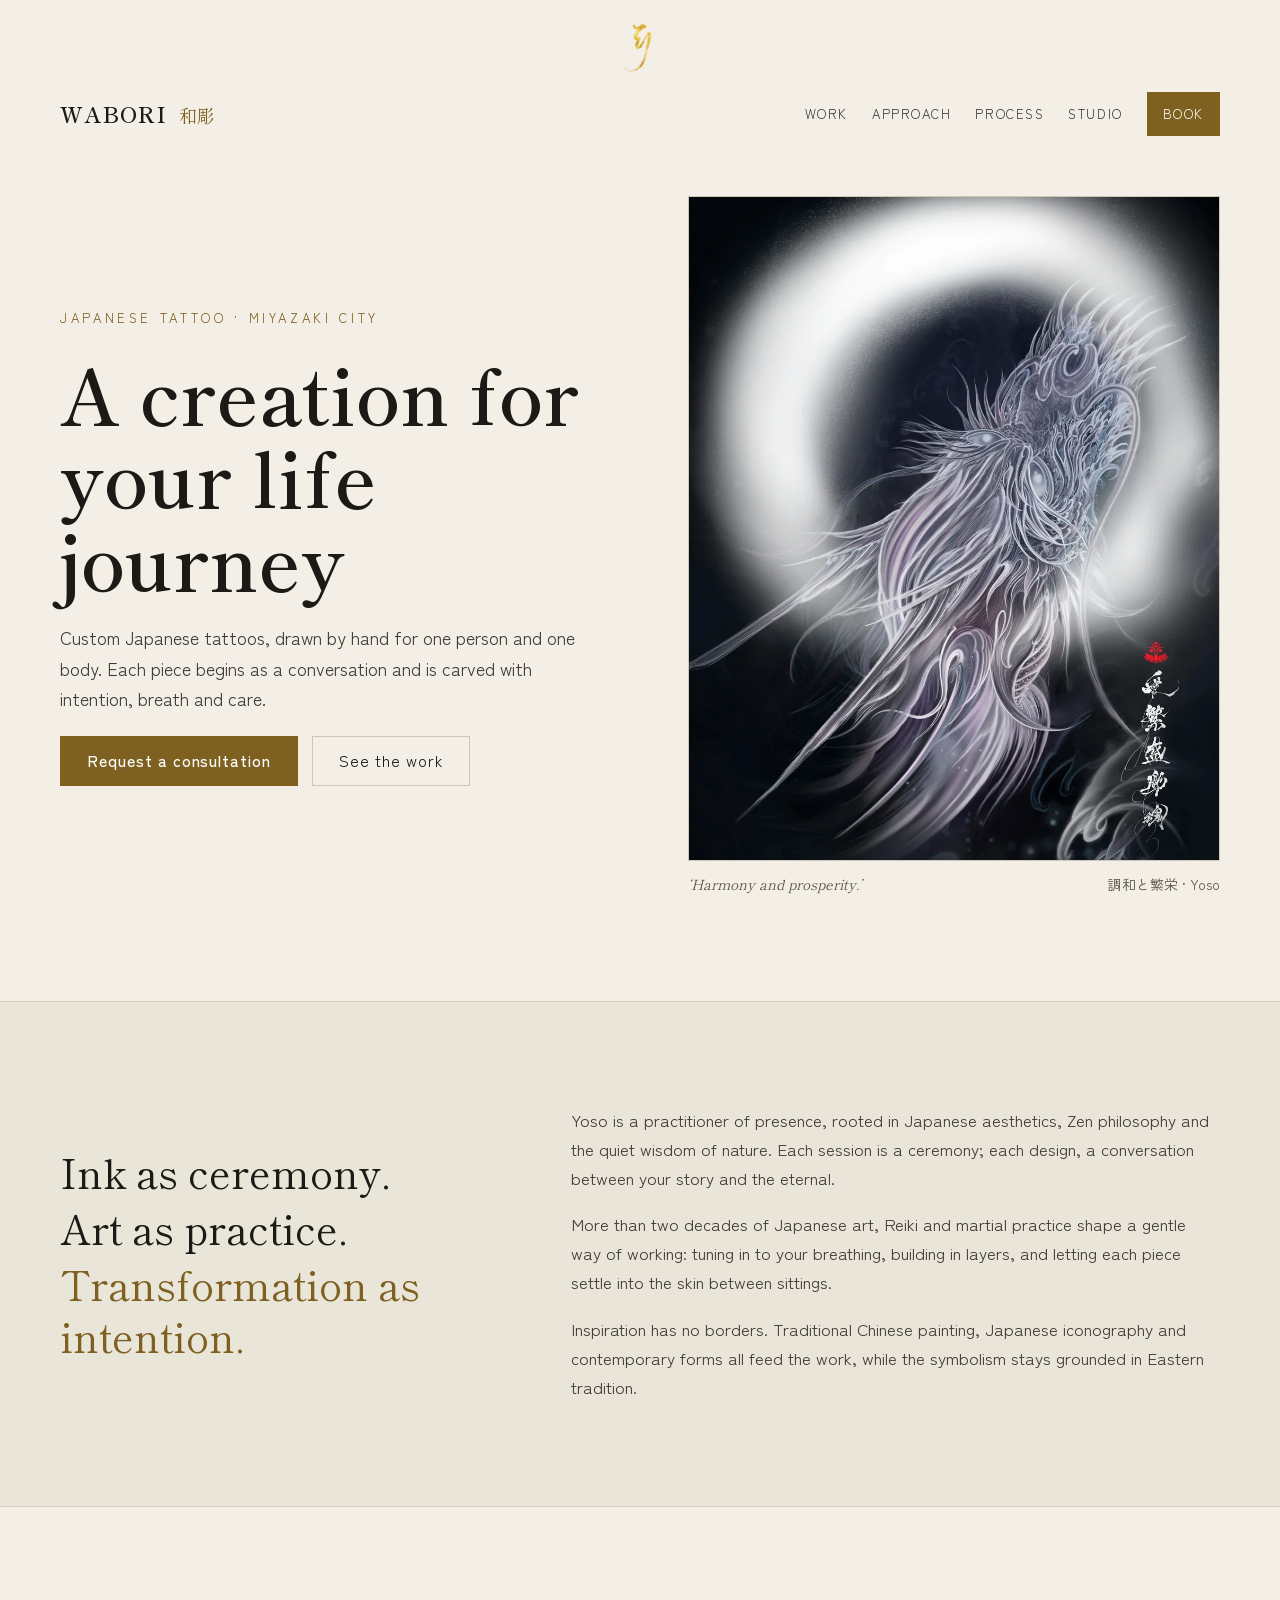
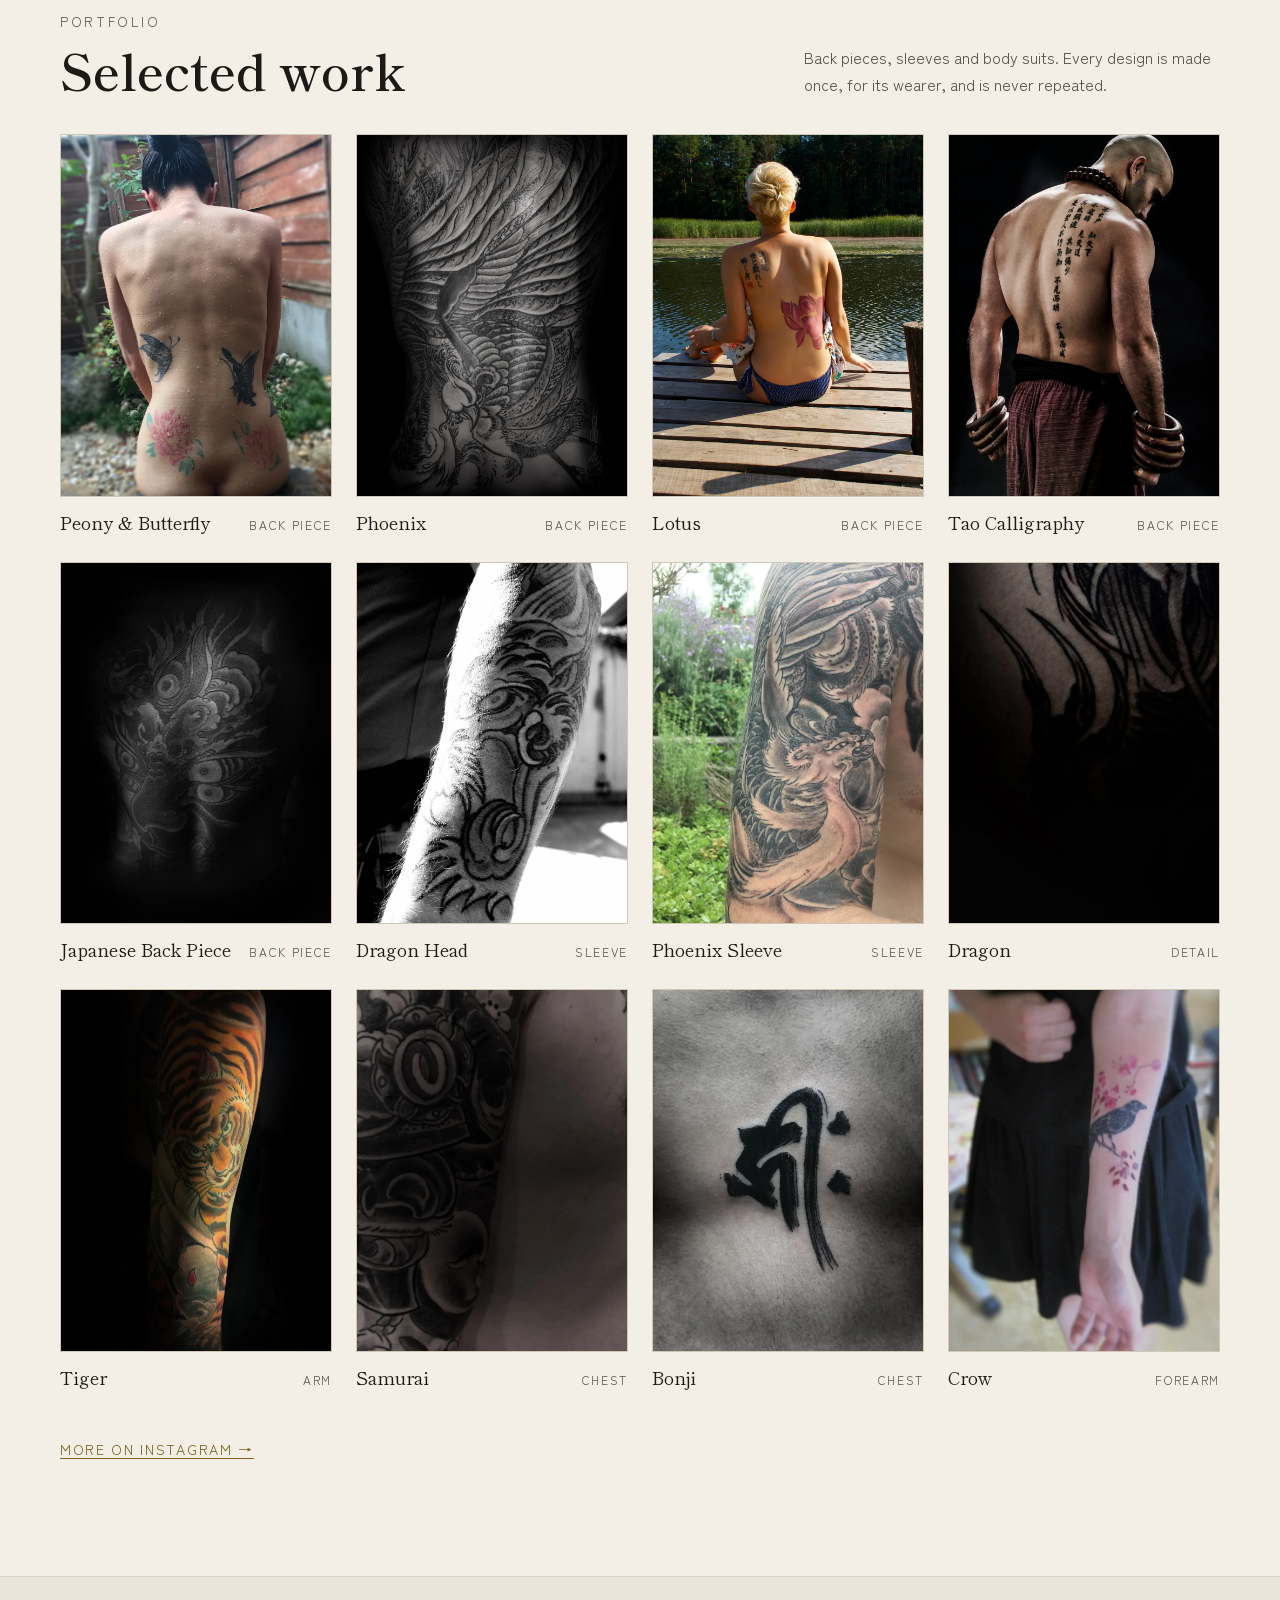
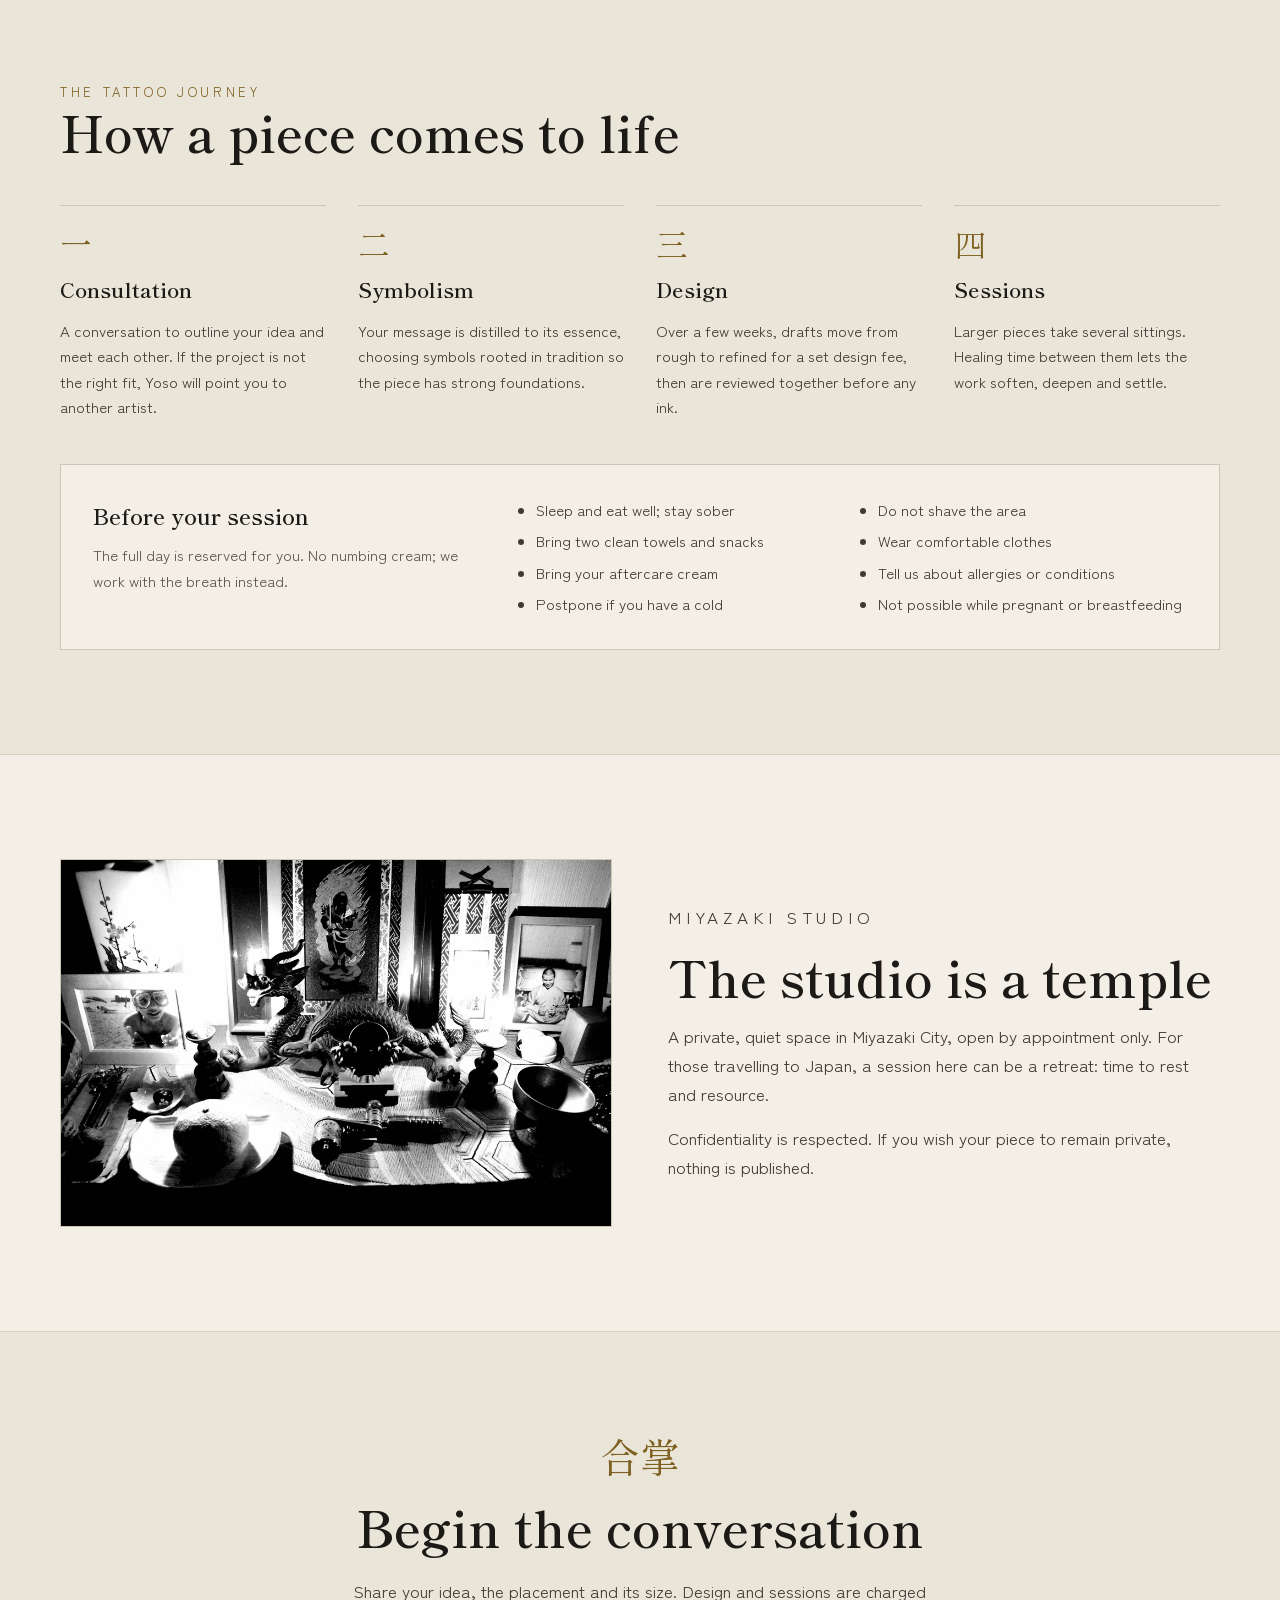
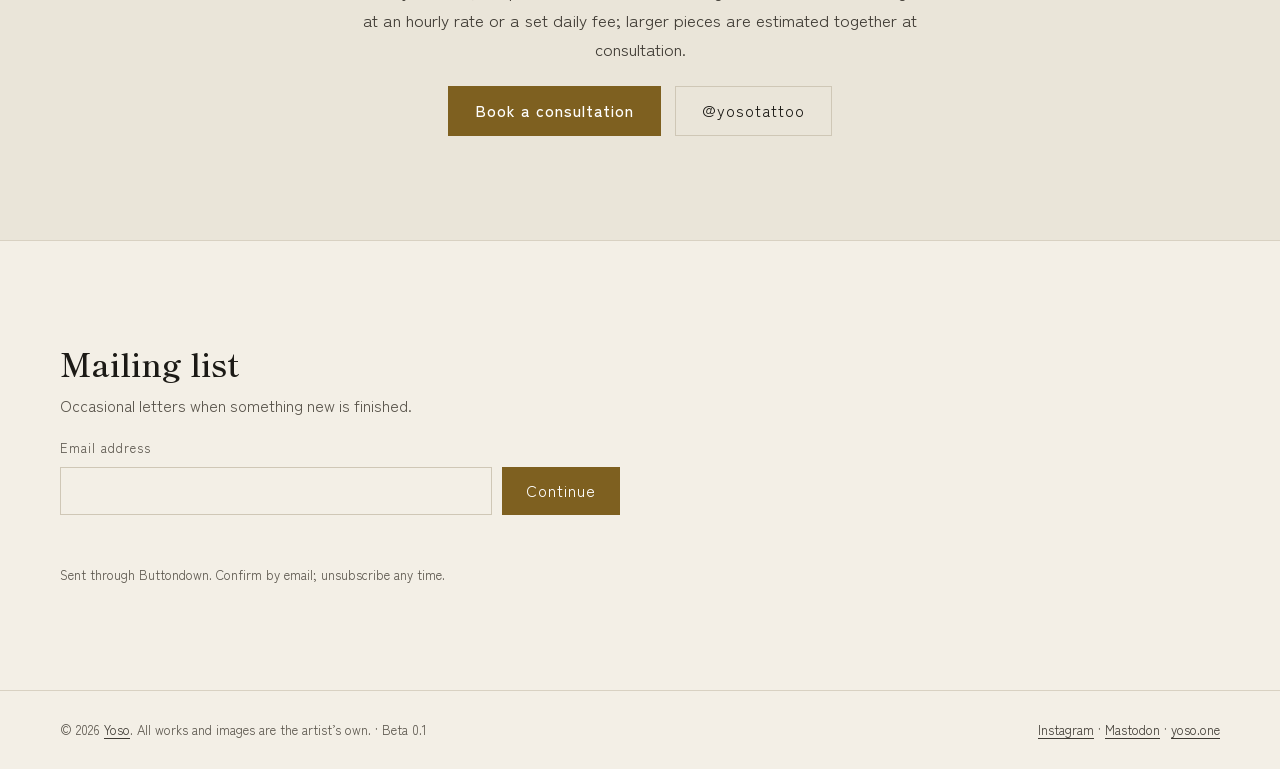
==== index.html @ 1f77c288 "Beta 0.1: First version of wabori.yoso.one Co-Authored-By: Claude Opus 5.5 <noreply@anthropic.com> C" ====
<!doctype html>
<html lang="en">
<head>
<meta charset="utf-8">
<meta name="viewport" content="width=device-width, initial-scale=1, viewport-fit=cover">
<title>Wabori · Yoso Tattoo, Miyazaki</title>
<meta name="description" content="Custom Japanese tattoos by Yoso in Miyazaki City, Japan. Back pieces, sleeves and body suits, drawn by hand for one person and one body.">
<meta property="og:title" content="Wabori · Yoso Tattoo, Miyazaki">
<meta property="og:description" content="Custom Japanese tattoos by Yoso in Miyazaki City, Japan.">
<meta property="og:url" content="https://wabori.yoso.one">
<meta property="og:image" content="https://wabori.yoso.one/images/hero-lunar-water-dragon.webp">
<link rel="icon" href="images/yoso-mark.png">
<link rel="preconnect" href="https://fonts.googleapis.com">
<link rel="preconnect" href="https://fonts.gstatic.com" crossorigin>
<link rel="stylesheet" href="https://fonts.googleapis.com/css2?family=Shippori+Mincho:wght@400;600;700&family=Zen+Kaku+Gothic+New:wght@400;500&display=swap">
<style>
/* Sumi ground and gold leaf, from the kanji mark. Dark is the default; light follows the system setting. */
:root {
  --ground: #0E0D0B; --ground-2: #12110E; --ink: #E9E4D8; --ink-soft: #CFC9BC; --muted: #A39E93;
  --line: #24211C; --frame: #2E2A23; --tile: #1B1915; --gold: #D4B26A; --gold-hi: #EBD39A; --on-gold: #0E0D0B;
  --f-display: "Shippori Mincho", "Hiragino Mincho ProN", "Yu Mincho", serif;
  --f-body: "Zen Kaku Gothic New", "Hiragino Sans", "Yu Gothic", system-ui, sans-serif;
  color-scheme: dark;
}
@media (prefers-color-scheme: light) {
  :root:not([data-theme="dark"]) {
    --ground: #F3EFE6; --ground-2: #EAE5D9; --ink: #1C1A16; --ink-soft: #3F3B34; --muted: #5A554C;
    --line: #D8D1C2; --frame: #CFC7B6; --tile: #E2DCCF; --gold: #7E6020; --gold-hi: #5E4714; --on-gold: #FFFFFF;
    color-scheme: light;
  }
}
:root[data-theme="light"] {
  --ground: #F3EFE6; --ground-2: #EAE5D9; --ink: #1C1A16; --ink-soft: #3F3B34; --muted: #5A554C;
  --line: #D8D1C2; --frame: #CFC7B6; --tile: #E2DCCF; --gold: #7E6020; --gold-hi: #5E4714; --on-gold: #FFFFFF;
  color-scheme: light;
}

html, body { margin: 0; }
body {
  background: var(--ground); color: var(--ink);
  font-family: var(--f-body); font-size: 16px; line-height: 1.7;
  -webkit-font-smoothing: antialiased;
}
img { max-width: 100%; }
a { color: var(--gold); text-underline-offset: 3px; }
a:hover { color: var(--gold-hi); }
:focus-visible { outline: 2px solid var(--gold); outline-offset: 3px; }

/* Family mark: centred at the top of every Yoso site, linking to the hub */
.family-mark { display: block; width: 48px; margin: 24px auto 0; line-height: 0; }
.family-mark img { display: block; width: 48px; height: 48px; }
.family-mark:focus-visible { outline: 2px solid var(--gold); outline-offset: 4px; }

.wrap { max-width: 1200px; margin: 0 auto; padding-inline: max(20px, env(safe-area-inset-left, 0px)); box-sizing: border-box; }
.band { background: var(--ground-2); border-block: 1px solid var(--line); }
section { padding-block: clamp(64px, 9vw, 104px); }

/* Header */
.site-head { display: flex; flex-wrap: wrap; align-items: center; justify-content: space-between; gap: 12px 24px; padding-block: 20px; }
.site-name { display: flex; align-items: baseline; gap: 12px; color: var(--ink); text-decoration: none; }
.site-name b { font-family: var(--f-display); font-weight: 600; font-size: 22px; letter-spacing: 0.06em; }
.site-name span { font-family: var(--f-display); font-size: 18px; color: var(--gold); }
.site-head nav { display: flex; flex-wrap: wrap; gap: 4px 24px; font-size: 13px; letter-spacing: 0.12em; text-transform: uppercase; }
.site-head nav a { color: var(--ink-soft); text-decoration: none; display: inline-flex; align-items: center; min-height: 44px; }
.site-head nav a:hover { color: var(--gold); }
.site-head nav a.book { color: var(--on-gold); background: var(--gold); padding: 0 16px; }
.site-head nav a.book:hover { background: var(--gold-hi); color: var(--on-gold); }

.eyebrow { margin: 0; font-size: 13px; letter-spacing: 0.28em; text-transform: uppercase; color: var(--gold); }
h1, h2, h3 { font-family: var(--f-display); font-weight: 600; margin: 0; }
h1 { font-size: clamp(42px, 6vw, 82px); line-height: 1.08; }
h2 { font-size: clamp(30px, 4vw, 50px); line-height: 1.15; }
.lede { margin: 0; max-width: 34rem; font-size: 18px; color: var(--ink-soft); }

.btns { display: flex; flex-wrap: wrap; gap: 14px; }
.btn { display: inline-flex; align-items: center; min-height: 48px; padding: 0 26px; text-decoration: none; letter-spacing: 0.06em; border: 1px solid var(--frame); color: var(--ink); }
.btn:hover { border-color: var(--gold); color: var(--ink); }
.btn.primary { background: var(--gold); border-color: var(--gold); color: var(--on-gold); font-weight: 500; }
.btn.primary:hover { background: var(--gold-hi); border-color: var(--gold-hi); color: var(--on-gold); }

.photo { display: block; width: 100%; height: auto; object-fit: cover; background: var(--tile); border: 1px solid var(--frame); box-sizing: border-box; }

/* Hero */
.hero { display: flex; flex-wrap: wrap; align-items: center; gap: 56px; padding-top: 40px; }
.hero > div { flex: 1 1 400px; min-width: 0; display: grid; gap: 22px; align-content: start; }
.hero figure { flex: 1 1 360px; min-width: 0; margin: 0; display: grid; gap: 12px; }
.hero .photo { aspect-ratio: 4 / 5; }
.hero figcaption { display: flex; flex-wrap: wrap; justify-content: space-between; gap: 8px; font-size: 14px; color: var(--muted); }
.hero figcaption q { font-family: var(--f-display); font-style: italic; quotes: "\2018" "\2019"; }

/* Approach */
.split { display: flex; flex-wrap: wrap; gap: 48px; }
.split > * { min-width: 0; }
.mantra { flex: 1 1 300px; display: grid; gap: 4px; font-family: var(--f-display); font-size: clamp(26px, 3.2vw, 40px); line-height: 1.3; }
.mantra span:last-child { color: var(--gold); }
.prose { flex: 1.4 1 420px; display: grid; gap: 18px; font-size: 17px; color: var(--ink-soft); }
.prose p { margin: 0; }

/* Work */
.work-head { display: flex; flex-wrap: wrap; justify-content: space-between; align-items: flex-end; gap: 20px; padding-bottom: 36px; }
.work-head > div { display: grid; gap: 8px; }
.work-head p { margin: 0; max-width: 26rem; color: var(--muted); }
.grid { list-style: none; margin: 0; padding: 0; display: grid; grid-template-columns: repeat(auto-fill, minmax(min(100%, 250px), 1fr)); gap: 24px; }
.grid figure { margin: 0; display: grid; gap: 10px; }
.grid .photo { aspect-ratio: 3 / 4; }
.grid figcaption { display: flex; flex-wrap: wrap; justify-content: space-between; align-items: baseline; gap: 2px 12px; }
.grid .t { font-family: var(--f-display); font-size: 18px; }
.grid .p { font-size: 12px; letter-spacing: 0.14em; text-transform: uppercase; color: var(--muted); white-space: nowrap; }
@media (max-width: 560px) { .grid { grid-template-columns: repeat(2, minmax(0, 1fr)); gap: 20px 12px; } .grid .t { font-size: 16px; } }
.more { margin: 36px 0 0; }
.more a { display: inline-flex; align-items: center; min-height: 44px; font-size: 14px; letter-spacing: 0.12em; text-transform: uppercase; }

/* Process */
.process { display: grid; gap: 44px; }
.steps { list-style: none; margin: 0; padding: 0; display: grid; grid-template-columns: repeat(auto-fit, minmax(min(100%, 230px), 1fr)); gap: 32px; }
.steps li { display: grid; gap: 10px; align-content: start; border-top: 1px solid var(--frame); padding-top: 18px; }
.steps .n { font-family: var(--f-display); font-size: 32px; color: var(--gold); line-height: 1.2; }
.steps h3 { font-size: 21px; }
.steps p { margin: 0; font-size: 15px; color: var(--ink-soft); }
.prep { display: flex; flex-wrap: wrap; gap: 32px 40px; border: 1px solid var(--frame); padding: clamp(20px, 4vw, 32px); background: var(--ground); }
.prep > div { flex: 1 1 260px; min-width: 0; display: grid; gap: 8px; align-content: start; }
.prep h3 { font-size: 22px; }
.prep p { margin: 0; color: var(--muted); font-size: 15px; }
.prep ul { flex: 2 1 400px; min-width: 0; margin: 0; padding-left: 18px; display: grid; grid-template-columns: repeat(auto-fit, minmax(min(100%, 210px), 1fr)); gap: 6px 32px; font-size: 15px; color: var(--ink-soft); }

/* Studio */
.studio { display: flex; flex-wrap: wrap; align-items: center; gap: 56px; }
.studio .photo { flex: 1 1 360px; min-width: 0; width: auto; aspect-ratio: 3 / 2; }
.studio > div { flex: 1 1 360px; min-width: 0; display: grid; gap: 16px; }
.studio p { margin: 0; font-size: 17px; color: var(--ink-soft); }

/* Booking */
.booking { max-width: 860px; margin: 0 auto; display: grid; justify-items: center; gap: 22px; text-align: center; }
.booking .gassho { font-family: var(--f-display); font-size: 40px; color: var(--gold); line-height: 1; }
.booking p { margin: 0; max-width: 36rem; font-size: 17px; color: var(--ink-soft); }
.booking .btns { justify-content: center; }

/* Mailing list */
.list { max-width: 560px; display: grid; gap: 10px; }
.list h2 { font-size: clamp(24px, 3vw, 32px); }
.list > p { margin: 0; color: var(--muted); }
.list-form { display: grid; gap: 8px; margin-top: 8px; }
.list-form label[for] { font-size: 13px; letter-spacing: 0.08em; color: var(--muted); }
.list-row { display: flex; flex-wrap: wrap; gap: 10px; }
.list-form input[type=email] {
  flex: 1 1 240px; min-width: 0; box-sizing: border-box; min-height: 48px; padding: 0 14px;
  font: inherit; color: var(--ink); background: transparent; border: 1px solid var(--frame);
}
.list-form input[type=email]:focus-visible { border-color: var(--gold); }
.list-form button {
  min-height: 48px; padding: 0 24px; font: inherit; letter-spacing: 0.06em; cursor: pointer;
  color: var(--on-gold); background: var(--gold); border: 0;
}
.list-form button:hover { background: var(--gold-hi); }
.list-form .note { margin: 4px 0 0; font-size: 13px; color: var(--muted); }

footer { border-top: 1px solid var(--line); }
footer .wrap { display: flex; flex-wrap: wrap; justify-content: space-between; gap: 12px 24px; padding-block: 28px; font-size: 13px; color: var(--muted); }
footer p { margin: 0; }
footer a { color: var(--ink-soft); }

@media (prefers-reduced-motion: reduce) { * { transition: none !important; animation: none !important; scroll-behavior: auto !important; } }
@media (prefers-reduced-motion: no-preference) { html { scroll-behavior: smooth; } }
</style>
</head>
<body>
<a class="family-mark" href="https://hub.yoso.one"><img src="images/yoso-mark.png" alt="Yoso" width="48" height="48"></a>

<header class="wrap site-head">
  <a class="site-name" href="index.html"><b>WABORI</b><span lang="ja">和彫</span></a>
  <nav aria-label="Main">
    <a href="#work">Work</a>
    <a href="#approach">Approach</a>
    <a href="#process">Process</a>
    <a href="#studio">Studio</a>
    <a class="book" href="#booking">Book</a>
  </nav>
</header>

<main>
  <section class="wrap hero" aria-labelledby="hero-h">
    <div>
      <p class="eyebrow">Japanese tattoo · Miyazaki City</p>
      <h1 id="hero-h">A creation for your life journey</h1>
      <p class="lede">Custom Japanese tattoos, drawn by hand for one person and one body. Each piece begins as a conversation and is carved with intention, breath and care.</p>
      <div class="btns">
        <a class="btn primary" href="#booking">Request a consultation</a>
        <a class="btn" href="#work">See the work</a>
      </div>
    </div>
    <figure>
      <img class="photo" src="images/hero-lunar-water-dragon.webp" alt="Lunar Water Dragon, a tattoo design by Yoso: a luminous water dragon under a crescent moon" width="1000" height="1416">
      <figcaption><q>Harmony and prosperity.</q><span><span lang="ja">調和と繁栄</span> · Yoso</span></figcaption>
    </figure>
  </section>

  <div class="band" id="approach">
    <section class="wrap split" aria-label="Approach">
      <p class="mantra"><span>Ink as ceremony.</span><span>Art as practice.</span><span>Transformation as intention.</span></p>
      <div class="prose">
        <p>Yoso is a practitioner of presence, rooted in Japanese aesthetics, Zen philosophy and the quiet wisdom of nature. Each session is a ceremony; each design, a conversation between your story and the eternal.</p>
        <p>More than two decades of Japanese art, Reiki and martial practice shape a gentle way of working: tuning in to your breathing, building in layers, and letting each piece settle into the skin between sittings.</p>
        <p>Inspiration has no borders. Traditional Chinese painting, Japanese iconography and contemporary forms all feed the work, while the symbolism stays grounded in Eastern tradition.</p>
      </div>
    </section>
  </div>

  <section class="wrap" id="work" aria-labelledby="work-h">
    <div class="work-head">
      <div>
        <p class="eyebrow">Portfolio</p>
        <h2 id="work-h">Selected work</h2>
      </div>
      <p>Back pieces, sleeves and body suits. Every design is made once, for its wearer, and is never repeated.</p>
    </div>
    <ul class="grid" id="works"></ul>
    <noscript><p>The portfolio needs JavaScript. You can also see the work on <a href="https://www.instagram.com/yosotattoo/">Instagram</a>.</p></noscript>
    <p class="more"><a href="https://www.instagram.com/yosotattoo/">More on Instagram →</a></p>
  </section>

  <div class="band" id="process">
    <section class="wrap process" aria-labelledby="process-h">
      <div>
        <p class="eyebrow">The tattoo journey</p>
        <h2 id="process-h">How a piece comes to life</h2>
      </div>
      <ol class="steps">
        <li><span class="n" aria-hidden="true">一</span><h3>Consultation</h3><p>A conversation to outline your idea and meet each other. If the project is not the right fit, Yoso will point you to another artist.</p></li>
        <li><span class="n" aria-hidden="true">二</span><h3>Symbolism</h3><p>Your message is distilled to its essence, choosing symbols rooted in tradition so the piece has strong foundations.</p></li>
        <li><span class="n" aria-hidden="true">三</span><h3>Design</h3><p>Over a few weeks, drafts move from rough to refined for a set design fee, then are reviewed together before any ink.</p></li>
        <li><span class="n" aria-hidden="true">四</span><h3>Sessions</h3><p>Larger pieces take several sittings. Healing time between them lets the work soften, deepen and settle.</p></li>
      </ol>
      <div class="prep">
        <div>
          <h3>Before your session</h3>
          <p>The full day is reserved for you. No numbing cream; we work with the breath instead.</p>
        </div>
        <ul>
          <li>Sleep and eat well; stay sober</li>
          <li>Do not shave the area</li>
          <li>Bring two clean towels and snacks</li>
          <li>Wear comfortable clothes</li>
          <li>Bring your aftercare cream</li>
          <li>Tell us about allergies or conditions</li>
          <li>Postpone if you have a cold</li>
          <li>Not possible while pregnant or breastfeeding</li>
        </ul>
      </div>
    </section>
  </div>

  <section class="wrap studio" id="studio" aria-labelledby="studio-h">
    <img class="photo" src="images/studio-altar.webp" alt="The altar in Yoso's Miyazaki studio, black-and-white photograph" width="1000" height="667" loading="lazy">
    <div>
      <p class="eyebrow">Miyazaki studio</p>
      <h2 id="studio-h">The studio is a temple</h2>
      <p>A private, quiet space in Miyazaki City, open by appointment only. For those travelling to Japan, a session here can be a retreat: time to rest and resource.</p>
      <p>Confidentiality is respected. If you wish your piece to remain private, nothing is published.</p>
    </div>
  </section>

  <div class="band" id="booking">
    <section class="wrap booking" aria-labelledby="booking-h">
      <span class="gassho" lang="ja" aria-hidden="true">合掌</span>
      <h2 id="booking-h">Begin the conversation</h2>
      <p>Share your idea, the placement and its size. Design and sessions are charged at an hourly rate or a set daily fee; larger pieces are estimated together at consultation.</p>
      <div class="btns">
        <a class="btn primary" href="https://yoso.one/contact">Book a consultation</a>
        <a class="btn" href="https://www.instagram.com/yosotattoo/">@yosotattoo</a>
      </div>
    </section>
  </div>

  <section class="wrap" aria-labelledby="list-h">
    <div class="list">
      <h2 id="list-h">Mailing list</h2>
      <p>Occasional letters when something new is finished.</p>
      <form class="list-form" action="https://buttondown.com/api/emails/embed-subscribe/yoso" method="post" target="_blank">
        <label for="list-email">Email address</label>
        <div class="list-row">
          <input id="list-email" name="email" type="email" autocomplete="email" required>
          <button type="submit">Subscribe</button>
        </div>
        <fieldset class="list-choice" data-list-choice>
          <legend>Which newsletters would you like?</legend>
          <label class="lc-box"><input type="checkbox" name="tag" value="one"><span><span class="lc-name">The Vault</span><span class="lc-desc">Notes, essays and research from one.yoso.one</span></span></label>
          <label class="lc-box"><input type="checkbox" name="tag" value="yosokuro"><span><span class="lc-name">Yosokuro</span><span class="lc-desc">Black-and-white photographs of Japan</span></span></label>
          <label class="lc-box"><input type="checkbox" name="tag" value="shinsei"><span><span class="lc-name">Shinsei</span><span class="lc-desc">New paintings, scrolls and exhibitions</span></span></label>
          <label class="lc-box"><input type="checkbox" name="tag" value="river"><span><span class="lc-name">River</span><span class="lc-desc">New short texts</span></span></label>
          <label class="lc-box"><input type="checkbox" name="tag" value="on"><span><span class="lc-name">On</span><span class="lc-desc">Each numbered issue of the magazine</span></span></label>
        </fieldset>
        <input type="hidden" name="embed" value="1">
        <p class="note">Sent through Buttondown. Confirm by email; unsubscribe any time.</p>
      </form>
    </div>
  </section>
</main>

<footer>
  <div class="wrap">
    <p>&copy; 2026 <a class="hub-link" href="https://hub.yoso.one">Yoso</a>. All works and images are the artist&rsquo;s own. · <span class="version" data-version>Beta 0.1</span></p>
    <p><a href="https://www.instagram.com/yosotattoo/">Instagram</a> · <a href="https://mastodon.social/@Yosoone">Mastodon</a> · <a href="https://yoso.one">yoso.one</a></p>
  </div>
</footer>

<script src="assets/works.js"></script>
<script>
(function () {
  var list = document.getElementById("works");
  (window.WABORI_WORKS || []).forEach(function (w) {
    var li = document.createElement("li");
    var fig = document.createElement("figure");
    var img = document.createElement("img");
    img.className = "photo"; img.src = w.img; img.alt = w.alt; img.loading = "lazy";
    var cap = document.createElement("figcaption");
    var t = document.createElement("span"); t.className = "t"; t.textContent = w.title;
    var p = document.createElement("span"); p.className = "p"; p.textContent = w.place;
    cap.append(t, p); fig.append(img, cap); li.append(fig); list.append(li);
  });
})();
</script>
<script src="assets/list-choice.js" defer></script>
</body>
</html>
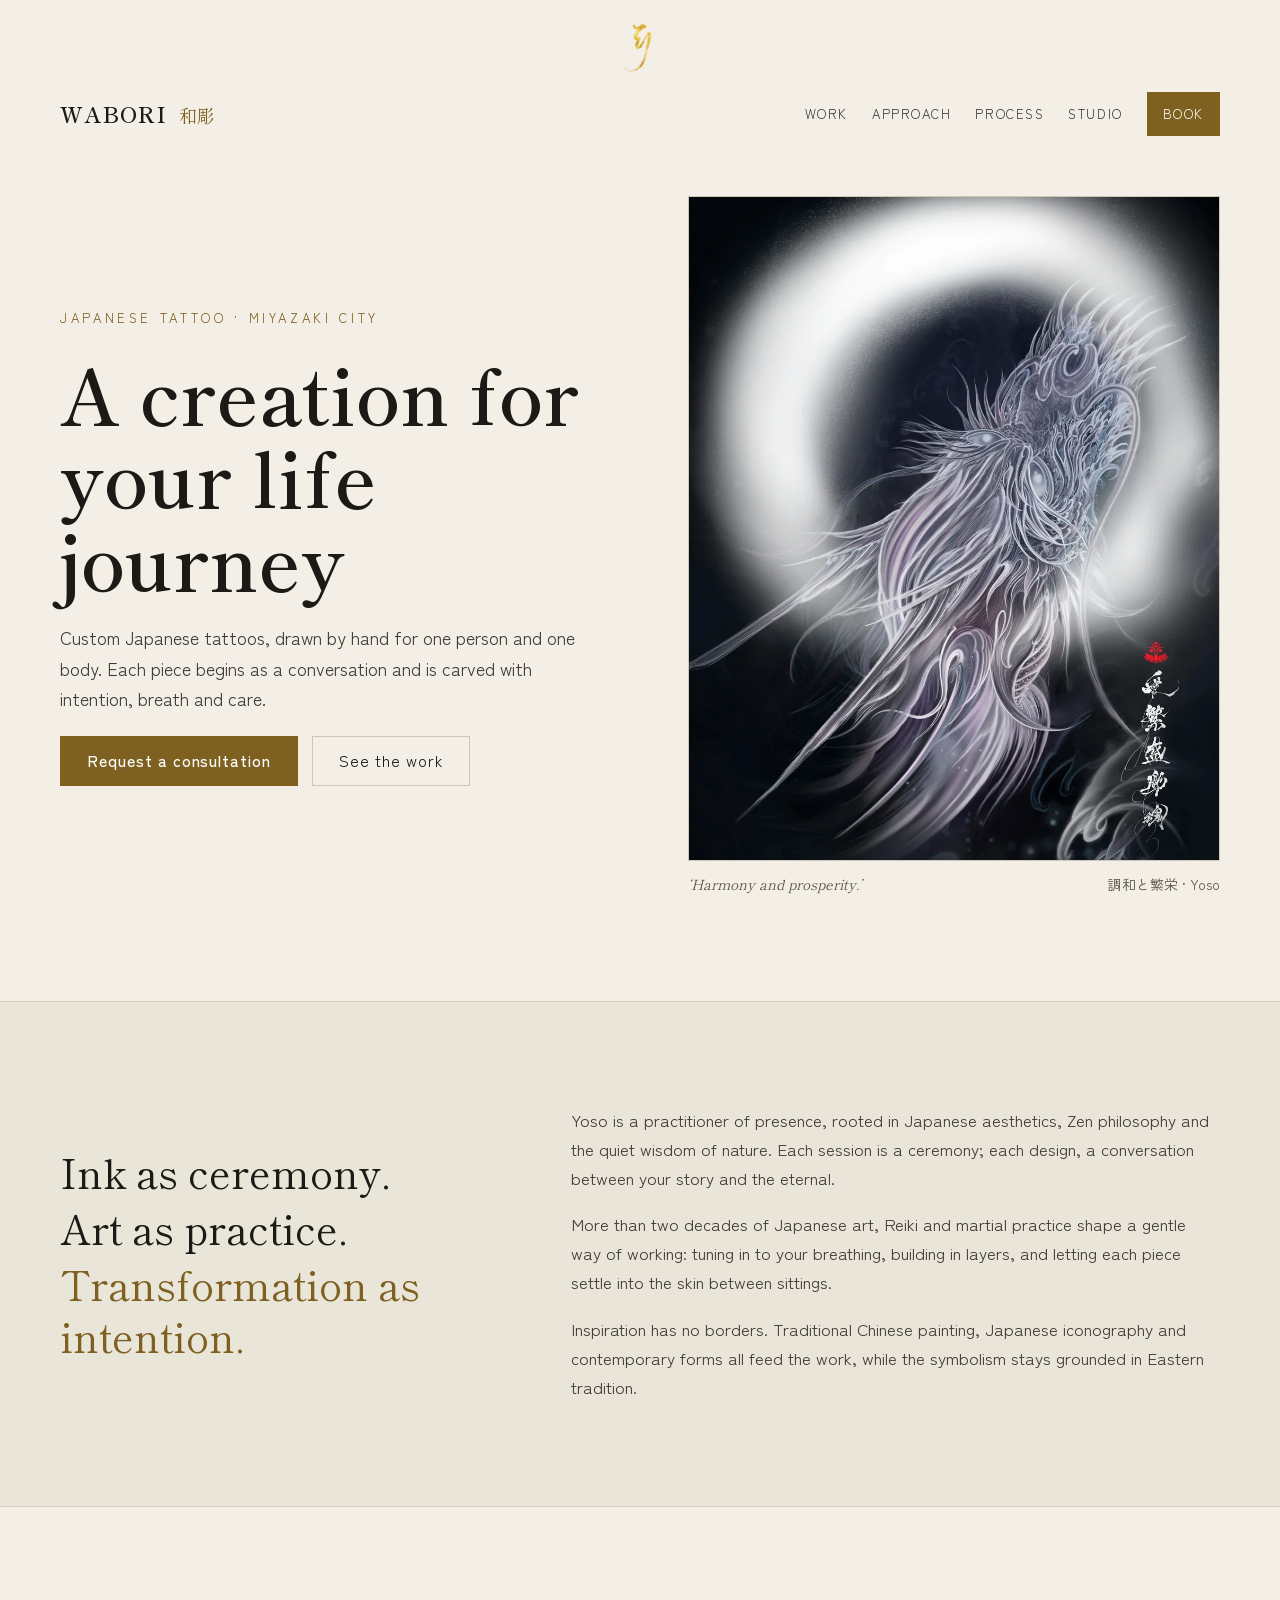
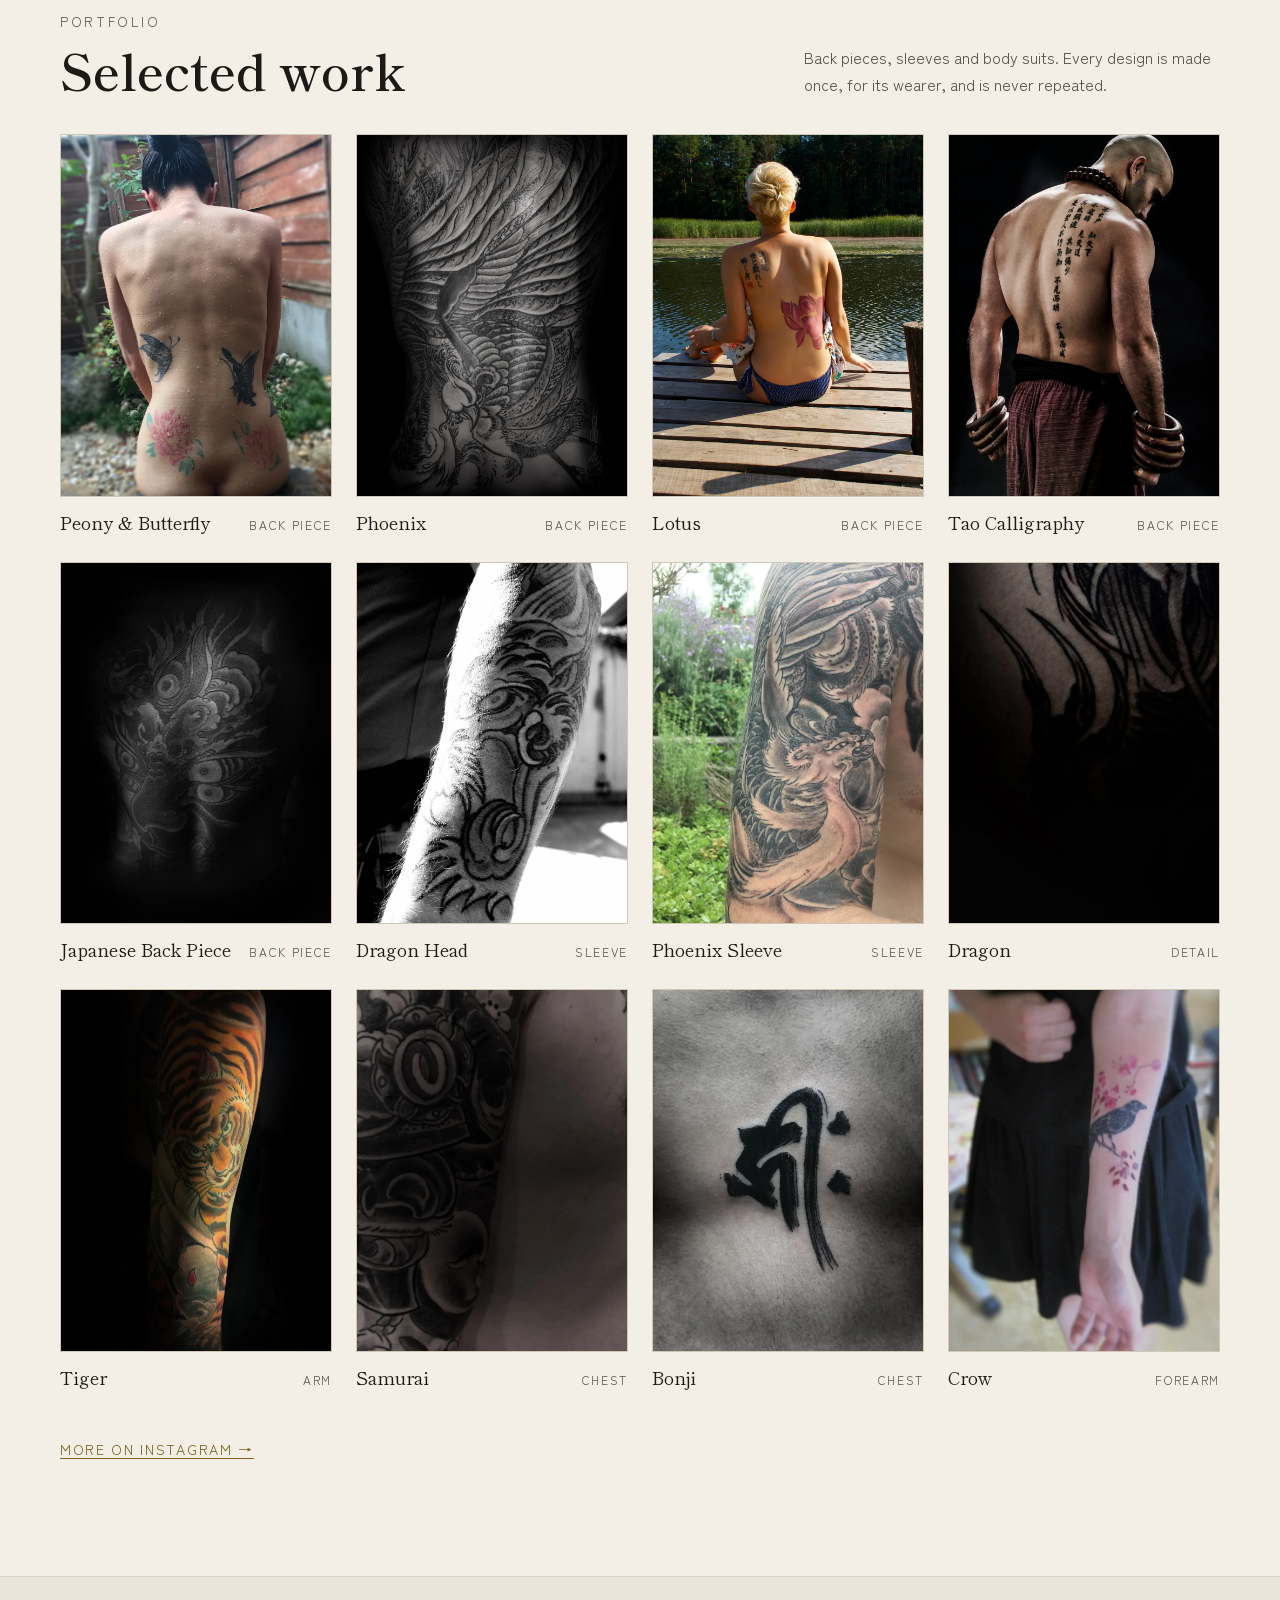
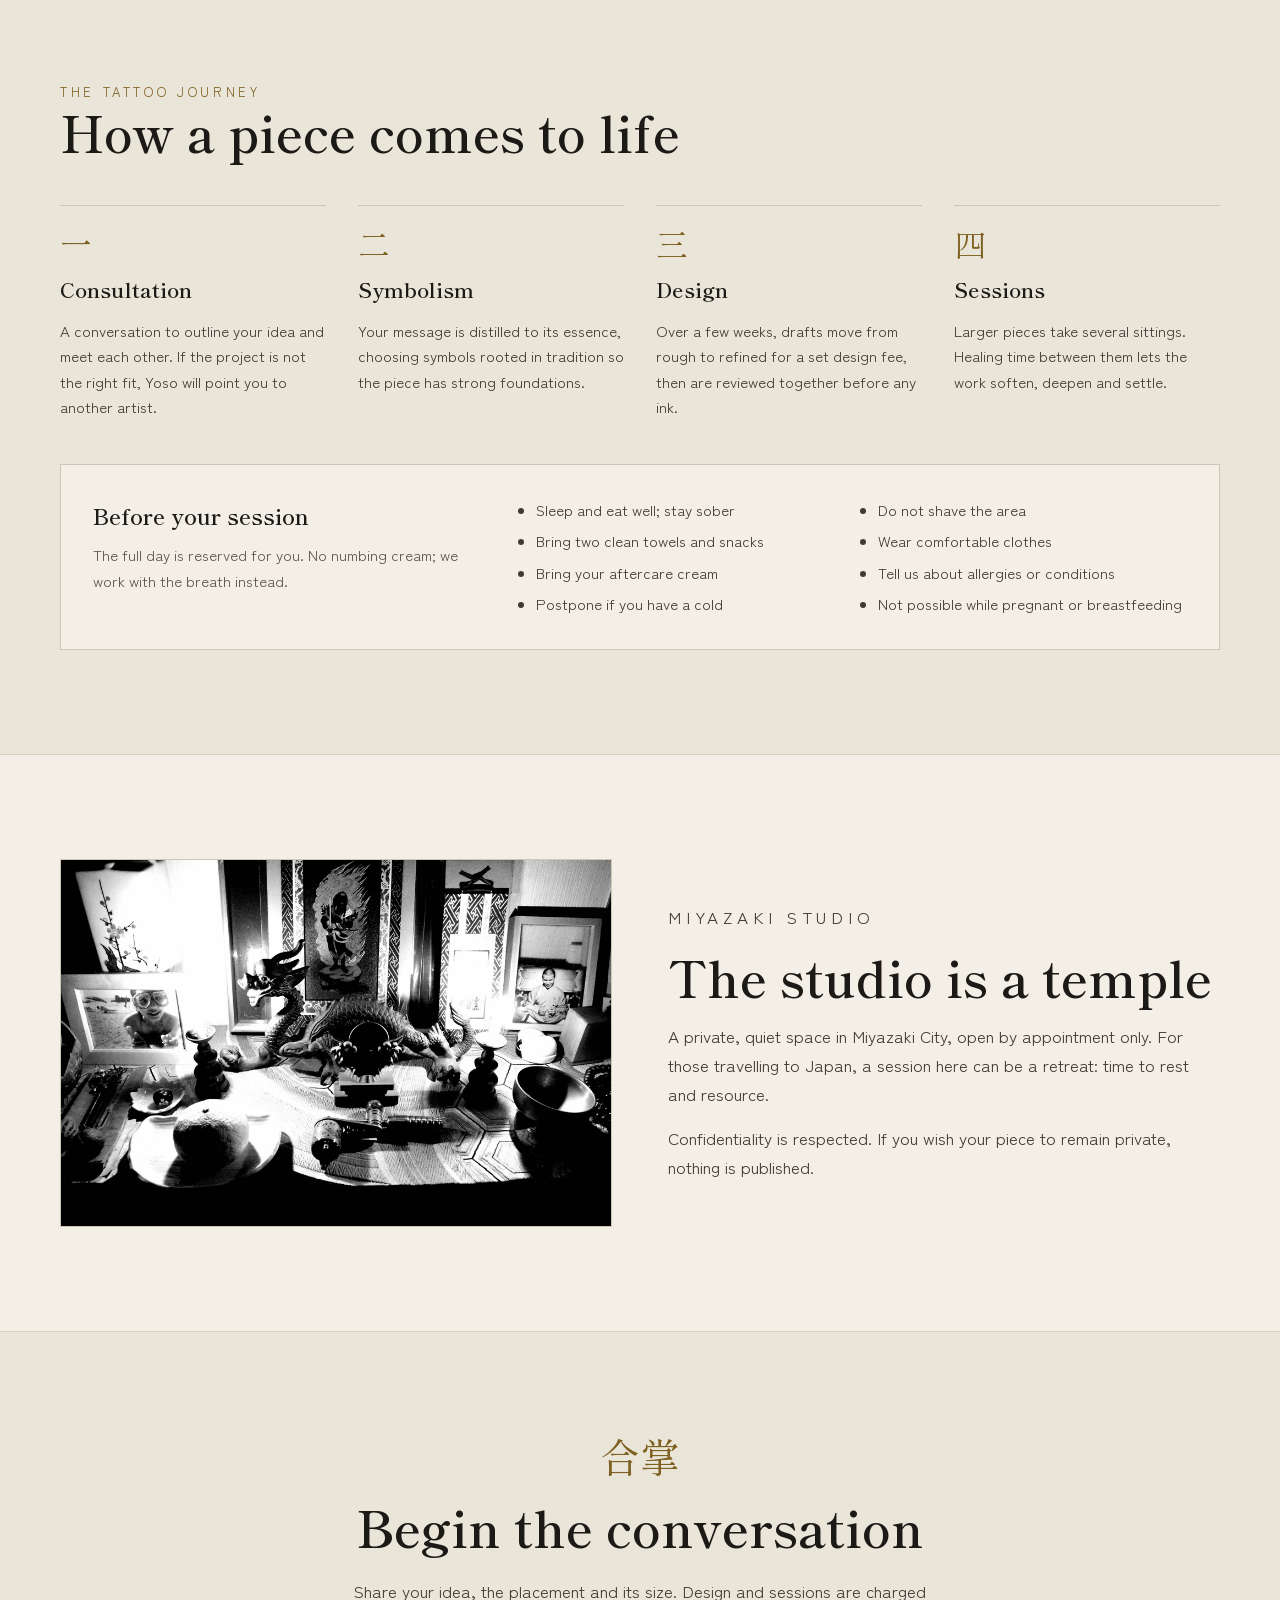
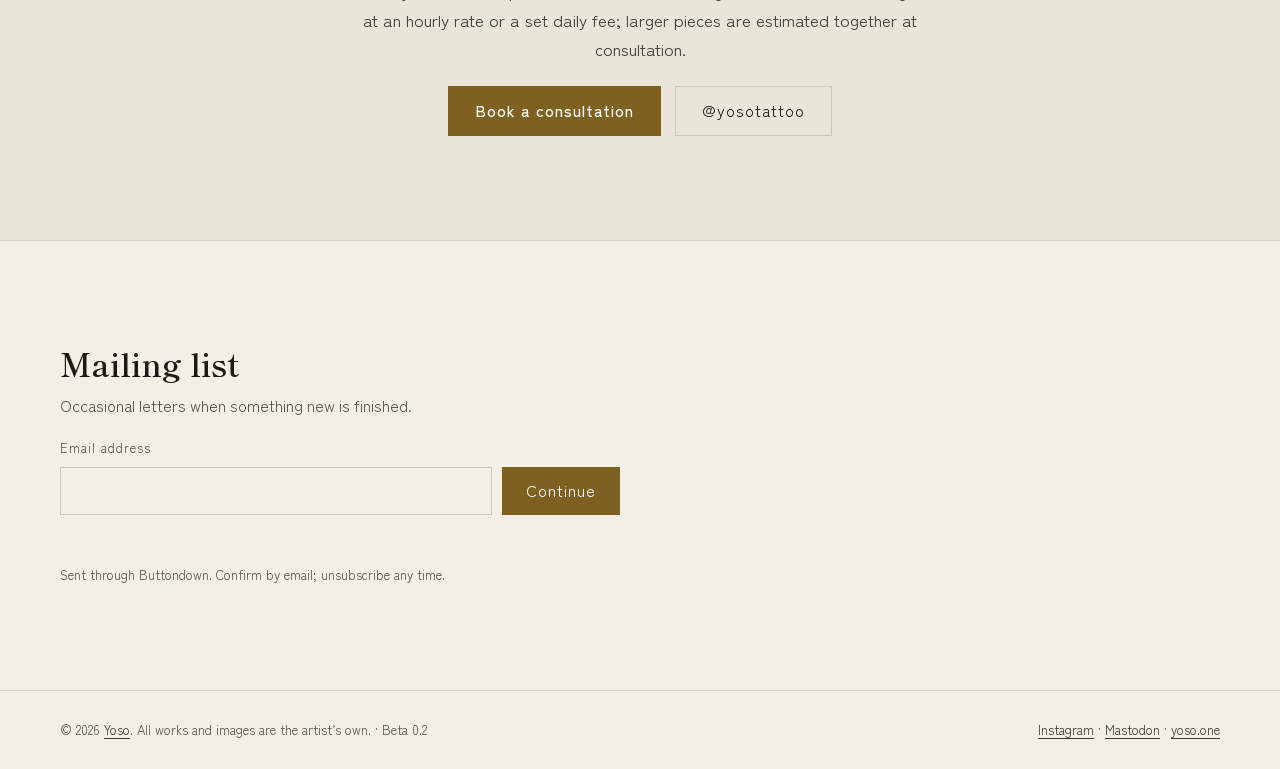
==== commit 5025f4a6: "Beta 0.2: Lightbox for the portfolio Co-Authored-By: Claude Opus 5.5 <noreply@anthropic.com> Claude-" ====
--- a/index.html
+++ b/index.html
@@ -107,6 +107,30 @@
 .grid .t { font-family: var(--f-display); font-size: 18px; }
 .grid .p { font-size: 12px; letter-spacing: 0.14em; text-transform: uppercase; color: var(--muted); white-space: nowrap; }
 @media (max-width: 560px) { .grid { grid-template-columns: repeat(2, minmax(0, 1fr)); gap: 20px 12px; } .grid .t { font-size: 16px; } }
+.zoom { display: block; width: 100%; padding: 0; border: 0; background: none; cursor: zoom-in; }
+.zoom .photo { transition: opacity .25s ease; }
+.zoom:hover .photo { opacity: .88; }
+
+/* Lightbox: one photo at a time, full size, on a sumi ground in both themes */
+.lb { width: 100vw; max-width: 100vw; height: 100dvh; max-height: 100dvh; margin: 0; padding: 0; border: 0;
+  background: rgba(10, 9, 8, .96); color: #E9E4D8; }
+.lb::backdrop { background: rgba(10, 9, 8, .96); }
+.lb[open] { display: grid; grid-template-rows: auto minmax(0, 1fr) auto; }
+.lb-bar { display: flex; justify-content: space-between; align-items: center; gap: 12px; padding: 8px max(12px, env(safe-area-inset-left, 0px)); }
+.lb-count { font-size: 13px; letter-spacing: 0.14em; color: #A39E93; }
+.lb-stage { position: relative; display: flex; align-items: center; justify-content: center; min-height: 0; padding: 0 64px; }
+.lb-stage img { display: block; max-width: 100%; max-height: 100%; object-fit: contain; }
+.lb-cap { display: flex; flex-wrap: wrap; justify-content: center; align-items: baseline; gap: 4px 16px; padding: 14px 20px calc(18px + env(safe-area-inset-bottom, 0px)); text-align: center; }
+.lb-cap .t { font-family: var(--f-display); font-size: 20px; }
+.lb-cap .p { font-size: 12px; letter-spacing: 0.14em; text-transform: uppercase; color: #A39E93; }
+.lb button.ctl { display: inline-flex; align-items: center; justify-content: center; width: 48px; height: 48px; padding: 0;
+  font: inherit; font-size: 26px; line-height: 1; color: #E9E4D8; background: transparent; border: 1px solid transparent; cursor: pointer; }
+.lb button.ctl:hover { color: #D4B26A; border-color: #2E2A23; }
+.lb button.ctl:focus-visible { outline: 2px solid #D4B26A; outline-offset: 2px; }
+.lb-prev, .lb-next { position: absolute; top: 50%; transform: translateY(-50%); }
+.lb-prev { left: 8px; } .lb-next { right: 8px; }
+@media (max-width: 560px) { .lb-stage { padding: 0 8px; } .lb-prev, .lb-next { top: auto; bottom: 8px; transform: none; background: rgba(10,9,8,.6) !important; } }
+html.lb-lock { overflow: hidden; }
 .more { margin: 36px 0 0; }
 .more a { display: inline-flex; align-items: center; min-height: 44px; font-size: 14px; letter-spacing: 0.12em; text-transform: uppercase; }
 
@@ -298,24 +322,81 @@
 
 <footer>
   <div class="wrap">
-    <p>&copy; 2026 <a class="hub-link" href="https://hub.yoso.one">Yoso</a>. All works and images are the artist&rsquo;s own. · <span class="version" data-version>Beta 0.1</span></p>
+    <p>&copy; 2026 <a class="hub-link" href="https://hub.yoso.one">Yoso</a>. All works and images are the artist&rsquo;s own. · <span class="version" data-version>Beta 0.2</span></p>
     <p><a href="https://www.instagram.com/yosotattoo/">Instagram</a> · <a href="https://mastodon.social/@Yosoone">Mastodon</a> · <a href="https://yoso.one">yoso.one</a></p>
   </div>
 </footer>
+
+<dialog class="lb" id="lb" aria-label="Portfolio photo">
+  <div class="lb-bar">
+    <span class="lb-count" aria-live="polite"></span>
+    <button type="button" class="ctl lb-close" aria-label="Close">&times;</button>
+  </div>
+  <div class="lb-stage">
+    <button type="button" class="ctl lb-prev" aria-label="Previous photo">&#8592;</button>
+    <img src="images/peony-butterfly.webp" alt="">
+    <button type="button" class="ctl lb-next" aria-label="Next photo">&#8594;</button>
+  </div>
+  <p class="lb-cap"><span class="t"></span><span class="p"></span></p>
+</dialog>
 
 <script src="assets/works.js"></script>
 <script>
 (function () {
+  var works = window.WABORI_WORKS || [];
   var list = document.getElementById("works");
-  (window.WABORI_WORKS || []).forEach(function (w) {
+  works.forEach(function (w, i) {
     var li = document.createElement("li");
     var fig = document.createElement("figure");
+    var btn = document.createElement("button");
+    btn.type = "button"; btn.className = "zoom";
+    btn.setAttribute("aria-label", "Open " + w.title + " (" + w.place + ") full size");
+    btn.addEventListener("click", function () { open(i); });
     var img = document.createElement("img");
     img.className = "photo"; img.src = w.img; img.alt = w.alt; img.loading = "lazy";
     var cap = document.createElement("figcaption");
     var t = document.createElement("span"); t.className = "t"; t.textContent = w.title;
     var p = document.createElement("span"); p.className = "p"; p.textContent = w.place;
-    cap.append(t, p); fig.append(img, cap); li.append(fig); list.append(li);
+    btn.append(img); cap.append(t, p); fig.append(btn, cap); li.append(fig); list.append(li);
+  });
+
+  /* Lightbox */
+  var lb = document.getElementById("lb");
+  if (!lb || typeof lb.showModal !== "function") return;
+  var lbImg = lb.querySelector(".lb-stage img");
+  var lbT = lb.querySelector(".lb-cap .t");
+  var lbP = lb.querySelector(".lb-cap .p");
+  var lbN = lb.querySelector(".lb-count");
+  var cur = 0;
+
+  function show(i) {
+    cur = (i + works.length) % works.length;
+    var w = works[cur];
+    lbImg.src = w.img; lbImg.alt = w.alt;
+    lbT.textContent = w.title; lbP.textContent = w.place;
+    lbN.textContent = (cur + 1) + " / " + works.length;
+    [cur - 1, cur + 1].forEach(function (j) { new Image().src = works[(j + works.length) % works.length].img; });
+  }
+  function open(i) { if (!lbImg) return; show(i); document.documentElement.classList.add("lb-lock"); lb.showModal(); }
+  lb.addEventListener("close", function () { document.documentElement.classList.remove("lb-lock"); });
+  lb.querySelector(".lb-close").addEventListener("click", function () { lb.close(); });
+  lb.querySelector(".lb-prev").addEventListener("click", function () { show(cur - 1); });
+  lb.querySelector(".lb-next").addEventListener("click", function () { show(cur + 1); });
+  lb.addEventListener("keydown", function (e) {
+    if (e.key === "ArrowLeft") { e.preventDefault(); show(cur - 1); }
+    if (e.key === "ArrowRight") { e.preventDefault(); show(cur + 1); }
+  });
+  /* A click on the dark ground (not the photo or a button) closes it */
+  lb.addEventListener("click", function (e) {
+    if (e.target === lb || e.target.classList.contains("lb-stage")) lb.close();
+  });
+  /* Swipe left or right on phones */
+  var x0 = null;
+  lb.addEventListener("touchstart", function (e) { x0 = e.touches[0].clientX; }, { passive: true });
+  lb.addEventListener("touchend", function (e) {
+    if (x0 === null) return;
+    var dx = e.changedTouches[0].clientX - x0; x0 = null;
+    if (Math.abs(dx) > 50) show(cur + (dx < 0 ? 1 : -1));
   });
 })();
 </script>
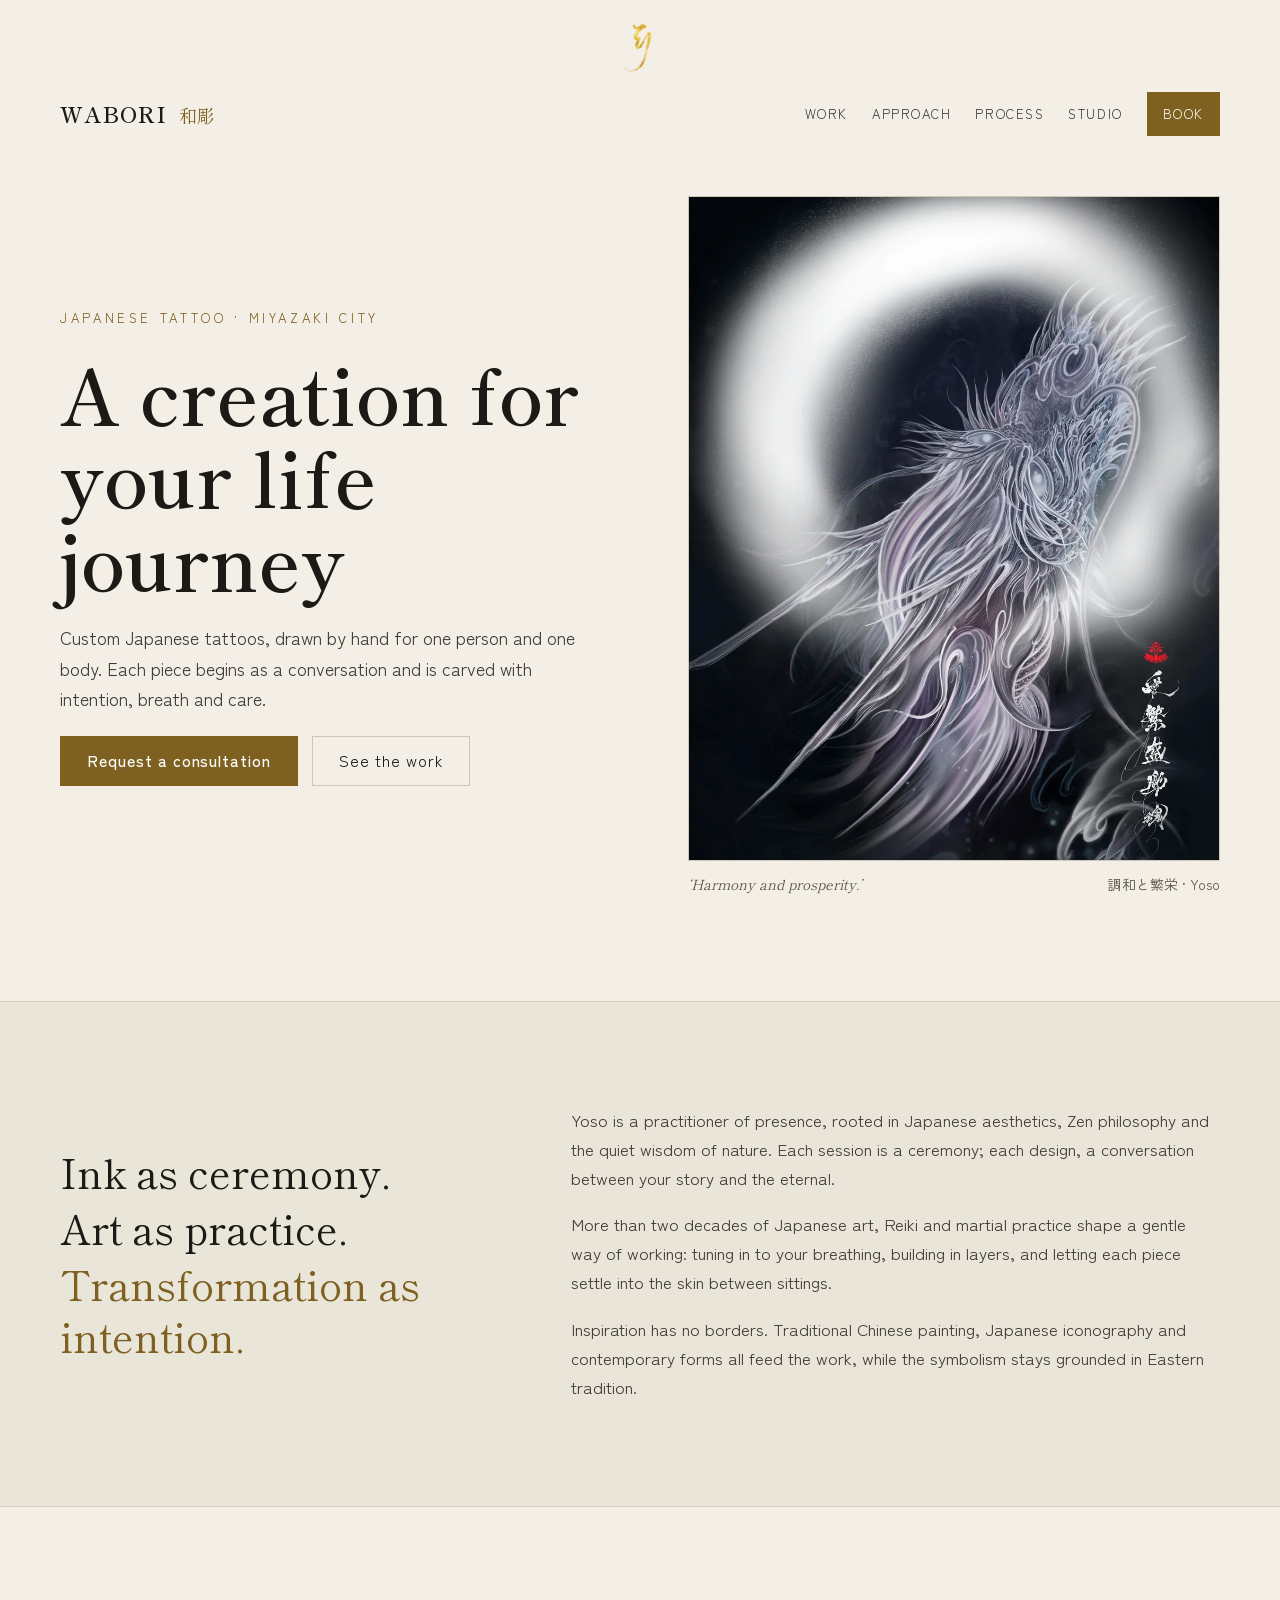
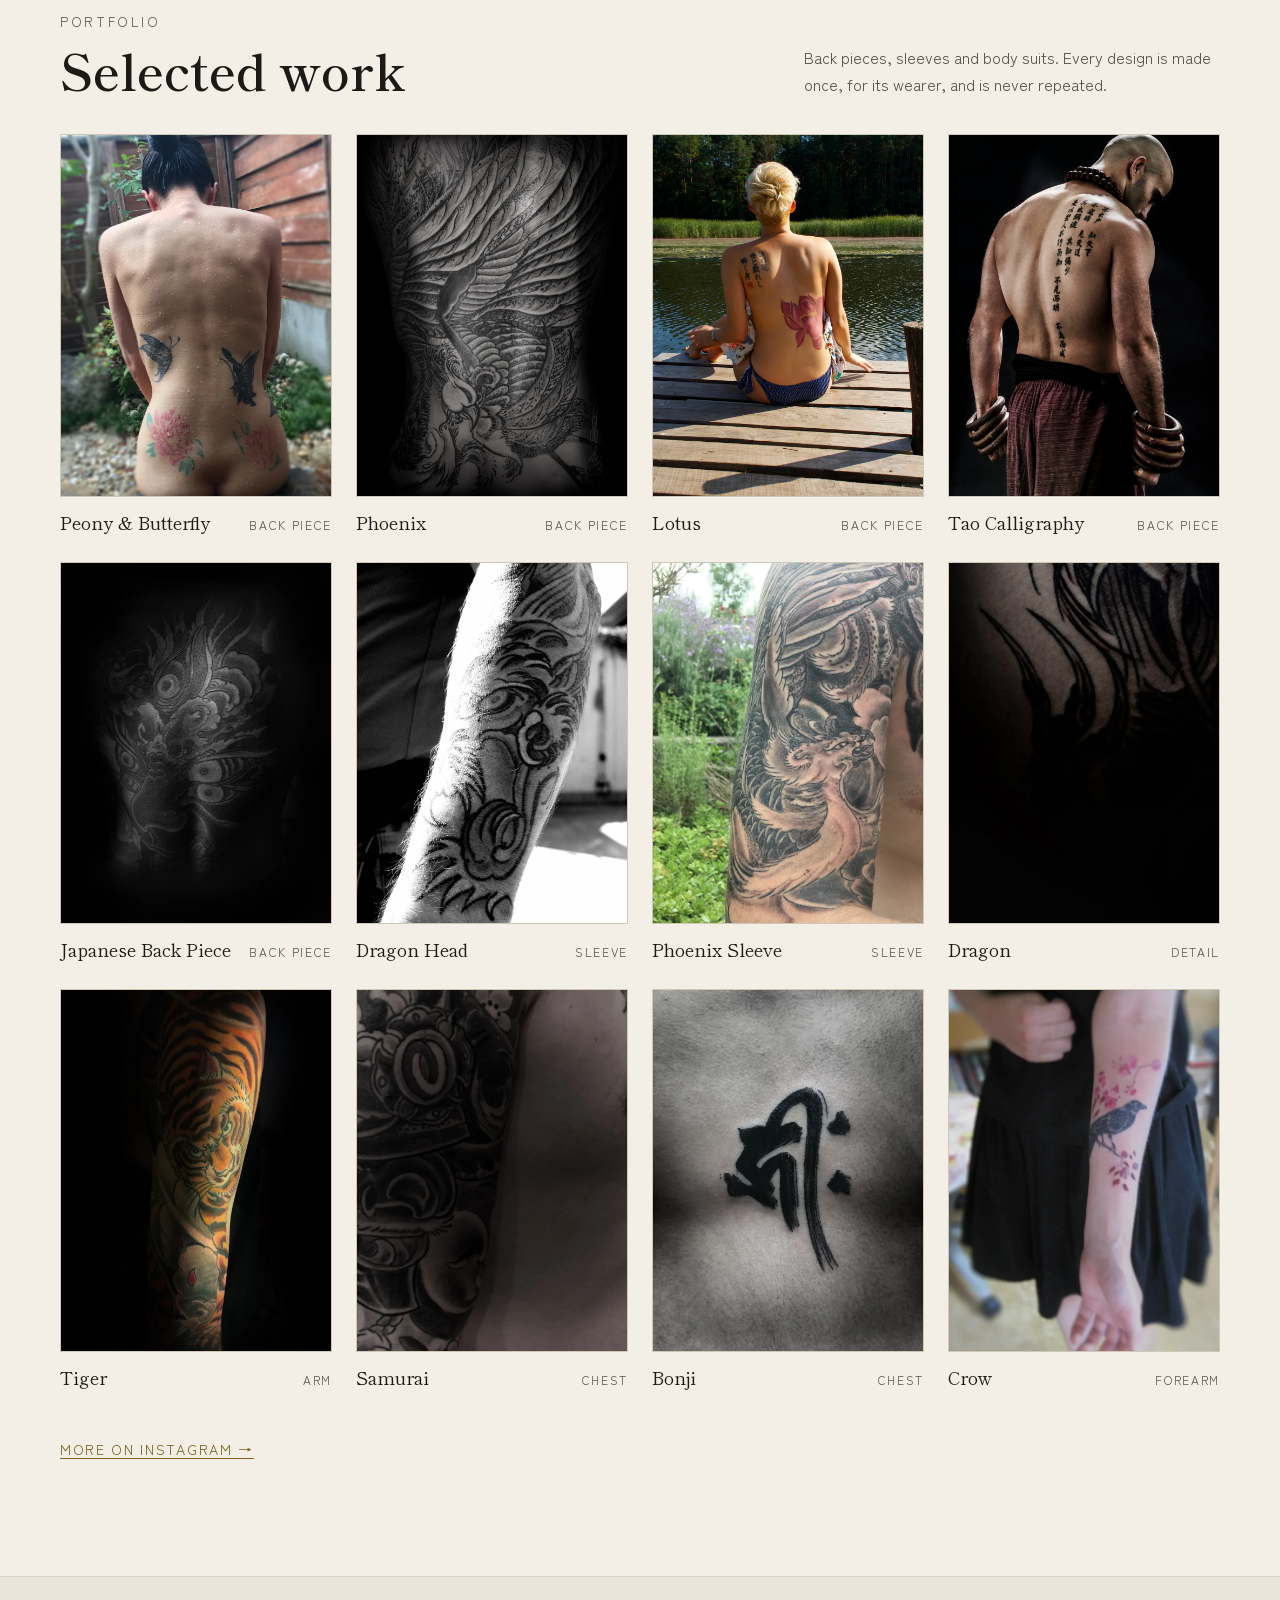
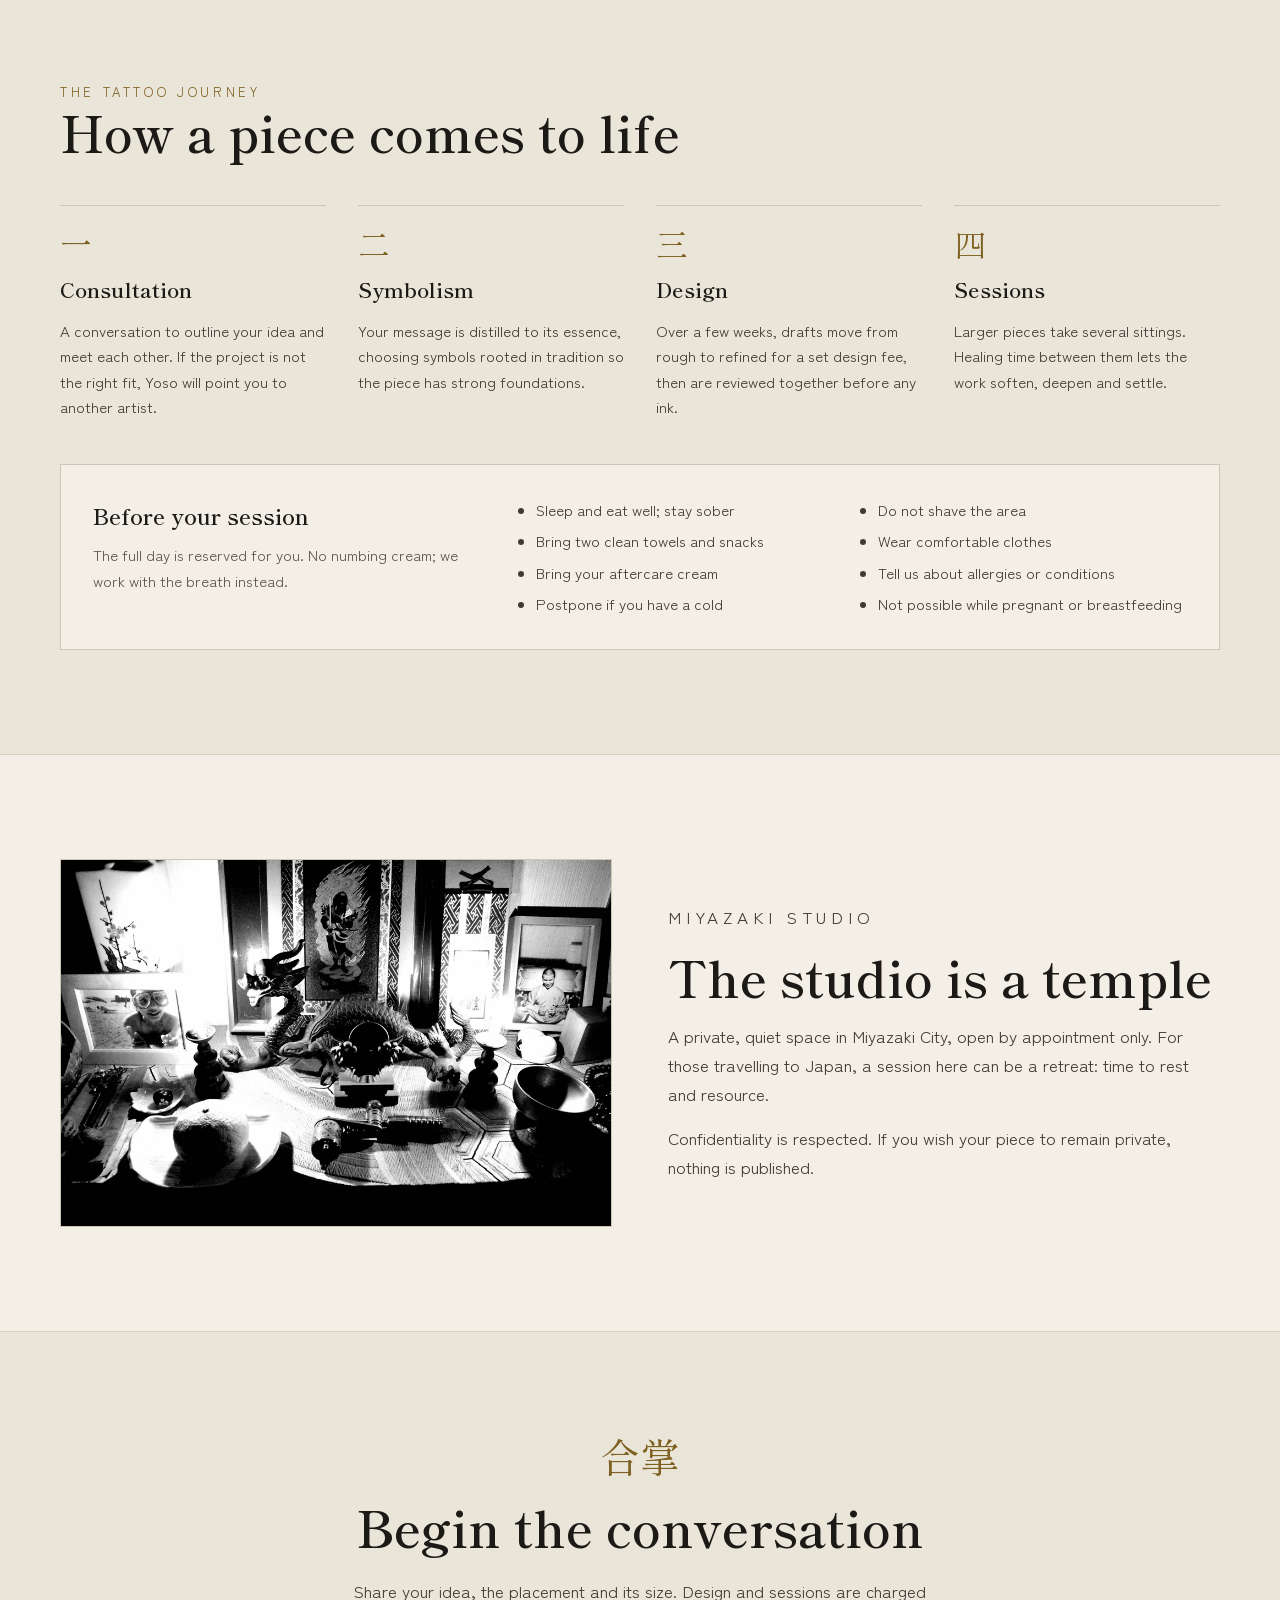
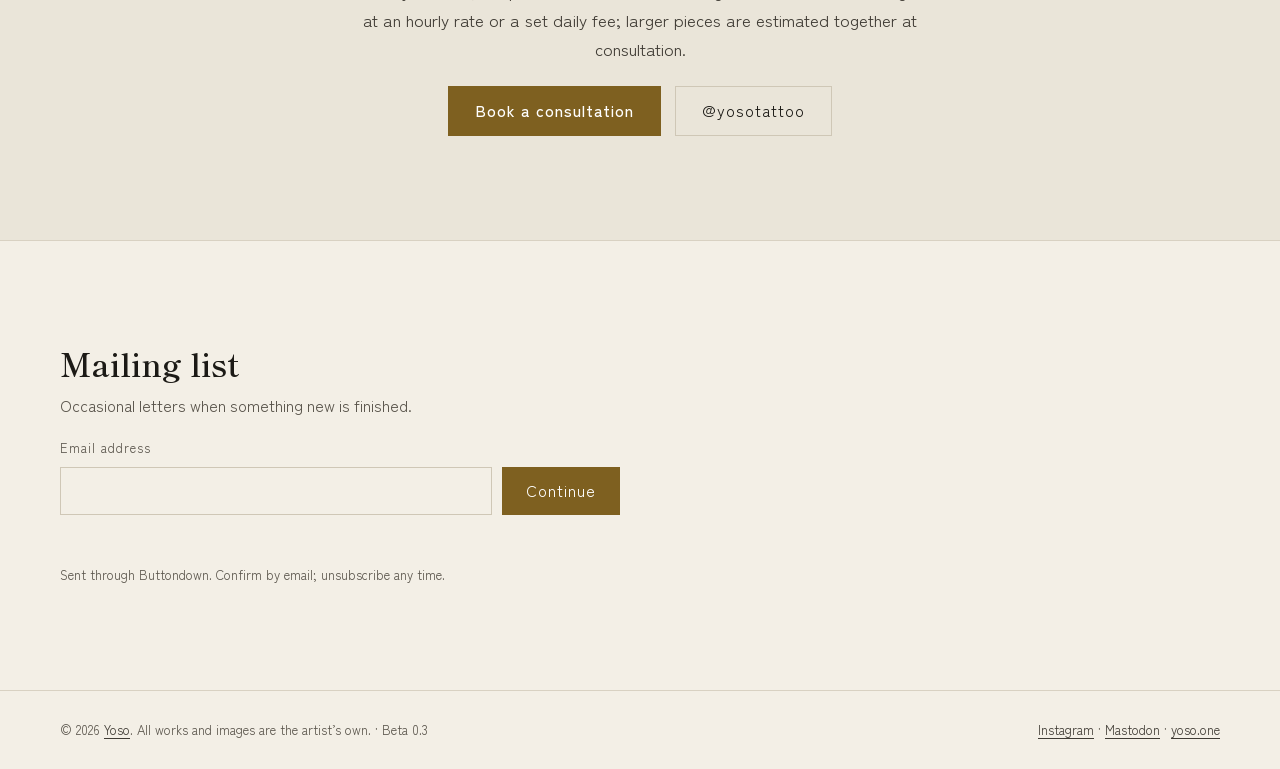
==== commit e67ea6c2: "Beta 0.3: visit counts through GoatCounter (assets/stats.js; no cookies, no personal data) Co-Author" ====
--- a/index.html
+++ b/index.html
@@ -322,7 +322,7 @@
 
 <footer>
   <div class="wrap">
-    <p>&copy; 2026 <a class="hub-link" href="https://hub.yoso.one">Yoso</a>. All works and images are the artist&rsquo;s own. · <span class="version" data-version>Beta 0.2</span></p>
+    <p>&copy; 2026 <a class="hub-link" href="https://hub.yoso.one">Yoso</a>. All works and images are the artist&rsquo;s own. · <span class="version" data-version>Beta 0.3</span></p>
     <p><a href="https://www.instagram.com/yosotattoo/">Instagram</a> · <a href="https://mastodon.social/@Yosoone">Mastodon</a> · <a href="https://yoso.one">yoso.one</a></p>
   </div>
 </footer>
@@ -401,5 +401,6 @@
 })();
 </script>
 <script src="assets/list-choice.js" defer></script>
+<script src="assets/stats.js" defer></script>
 </body>
 </html>
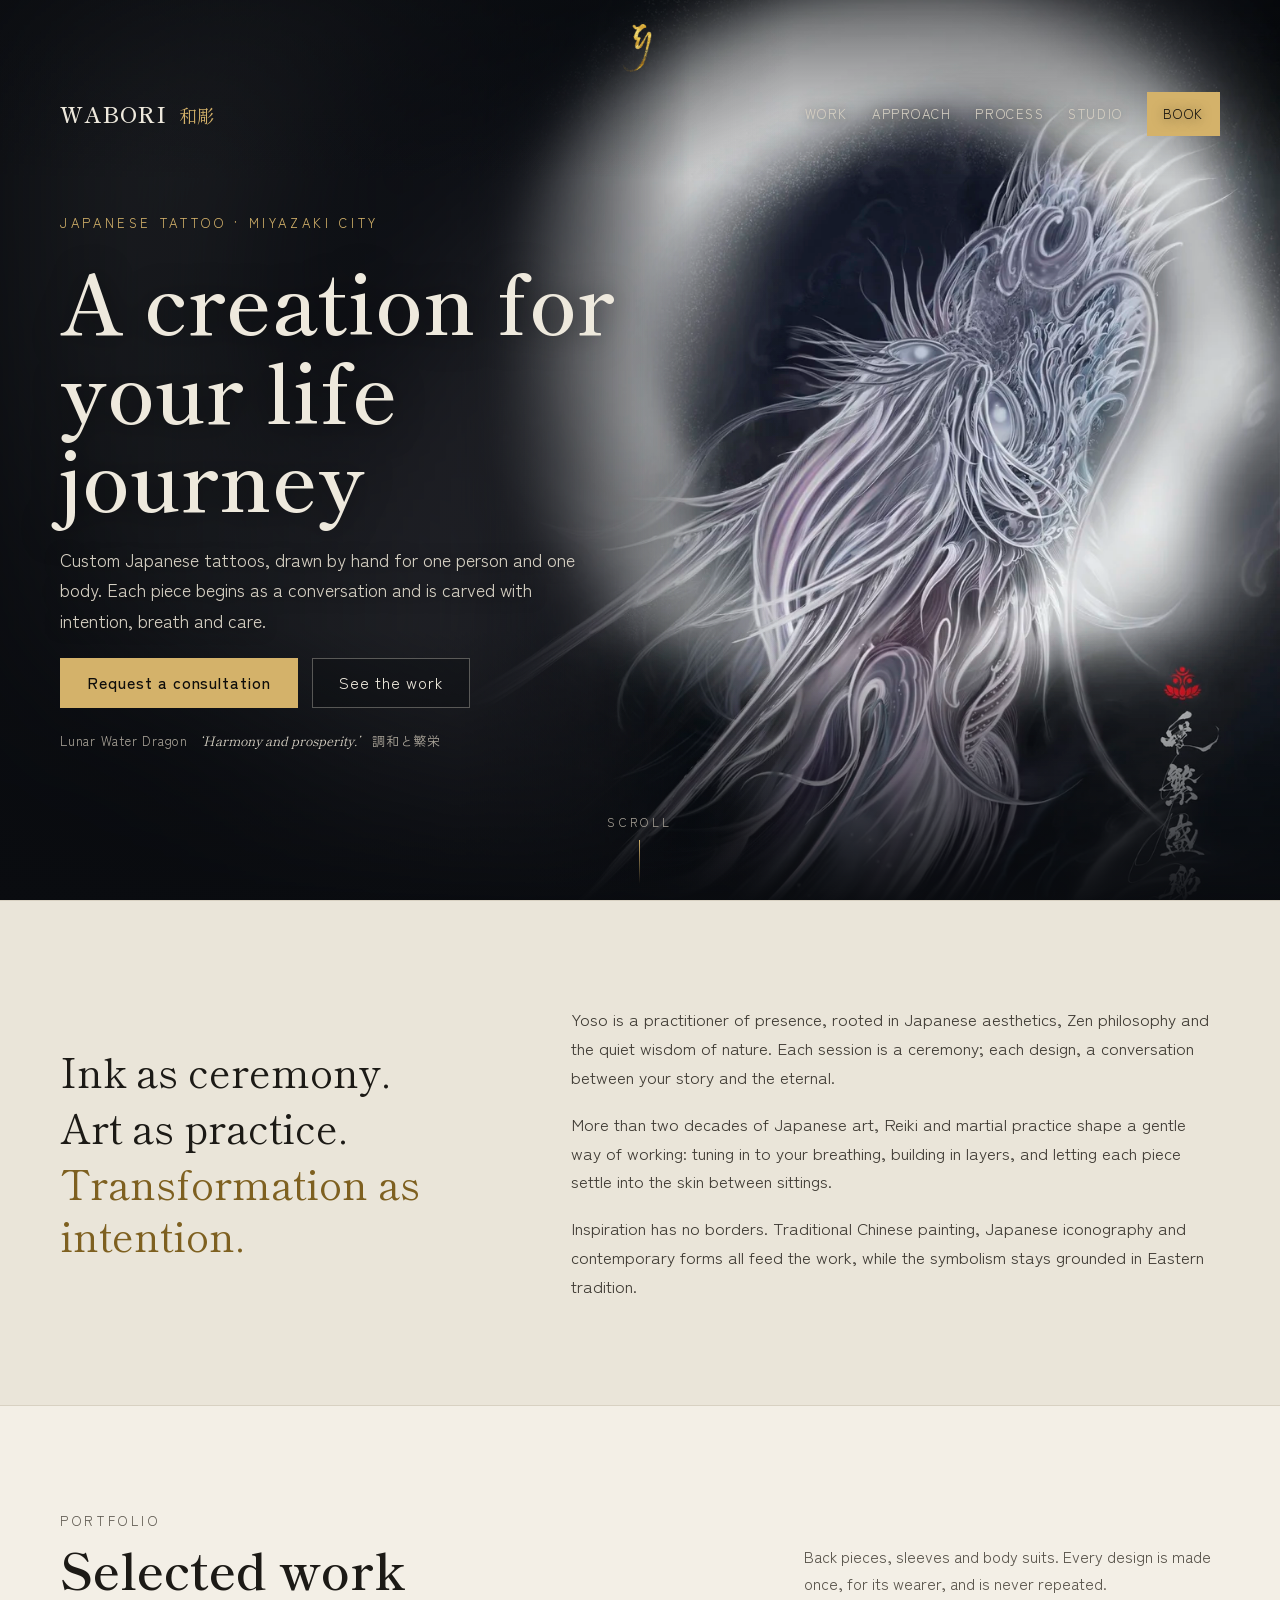
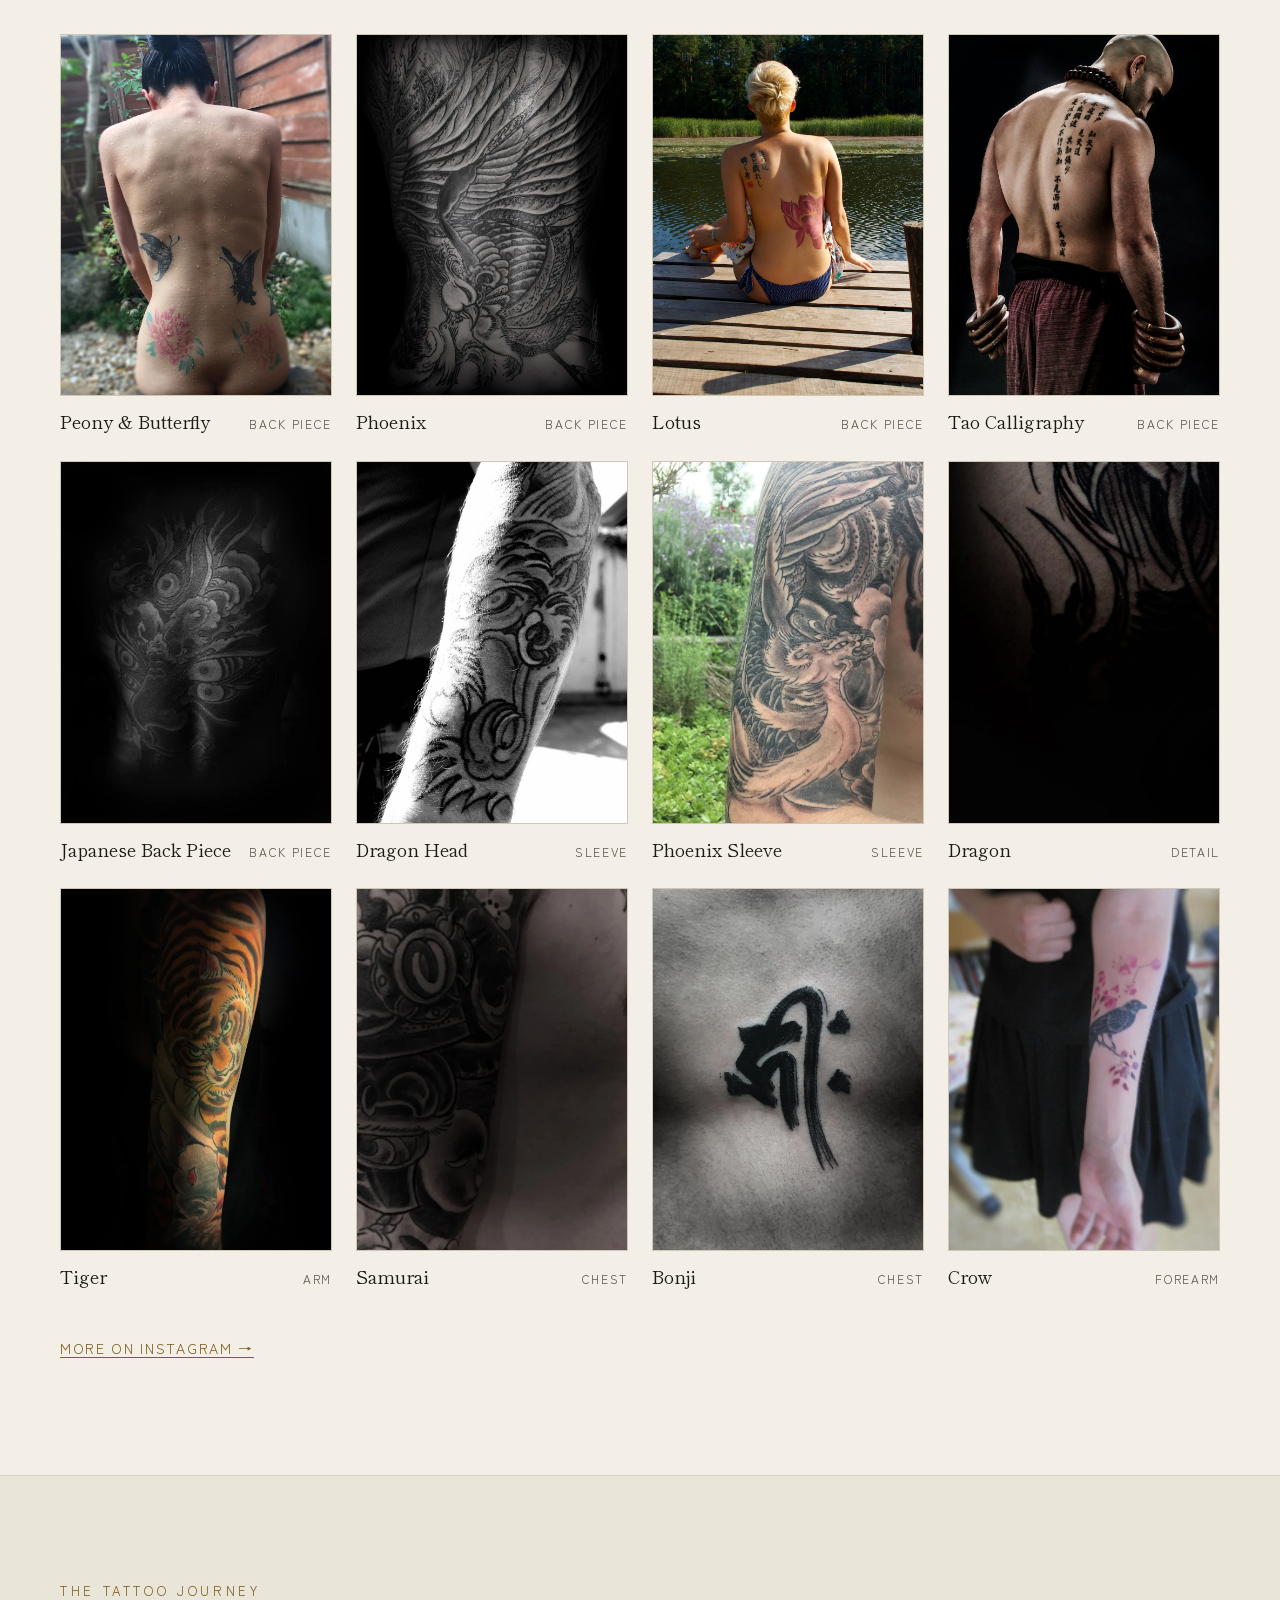
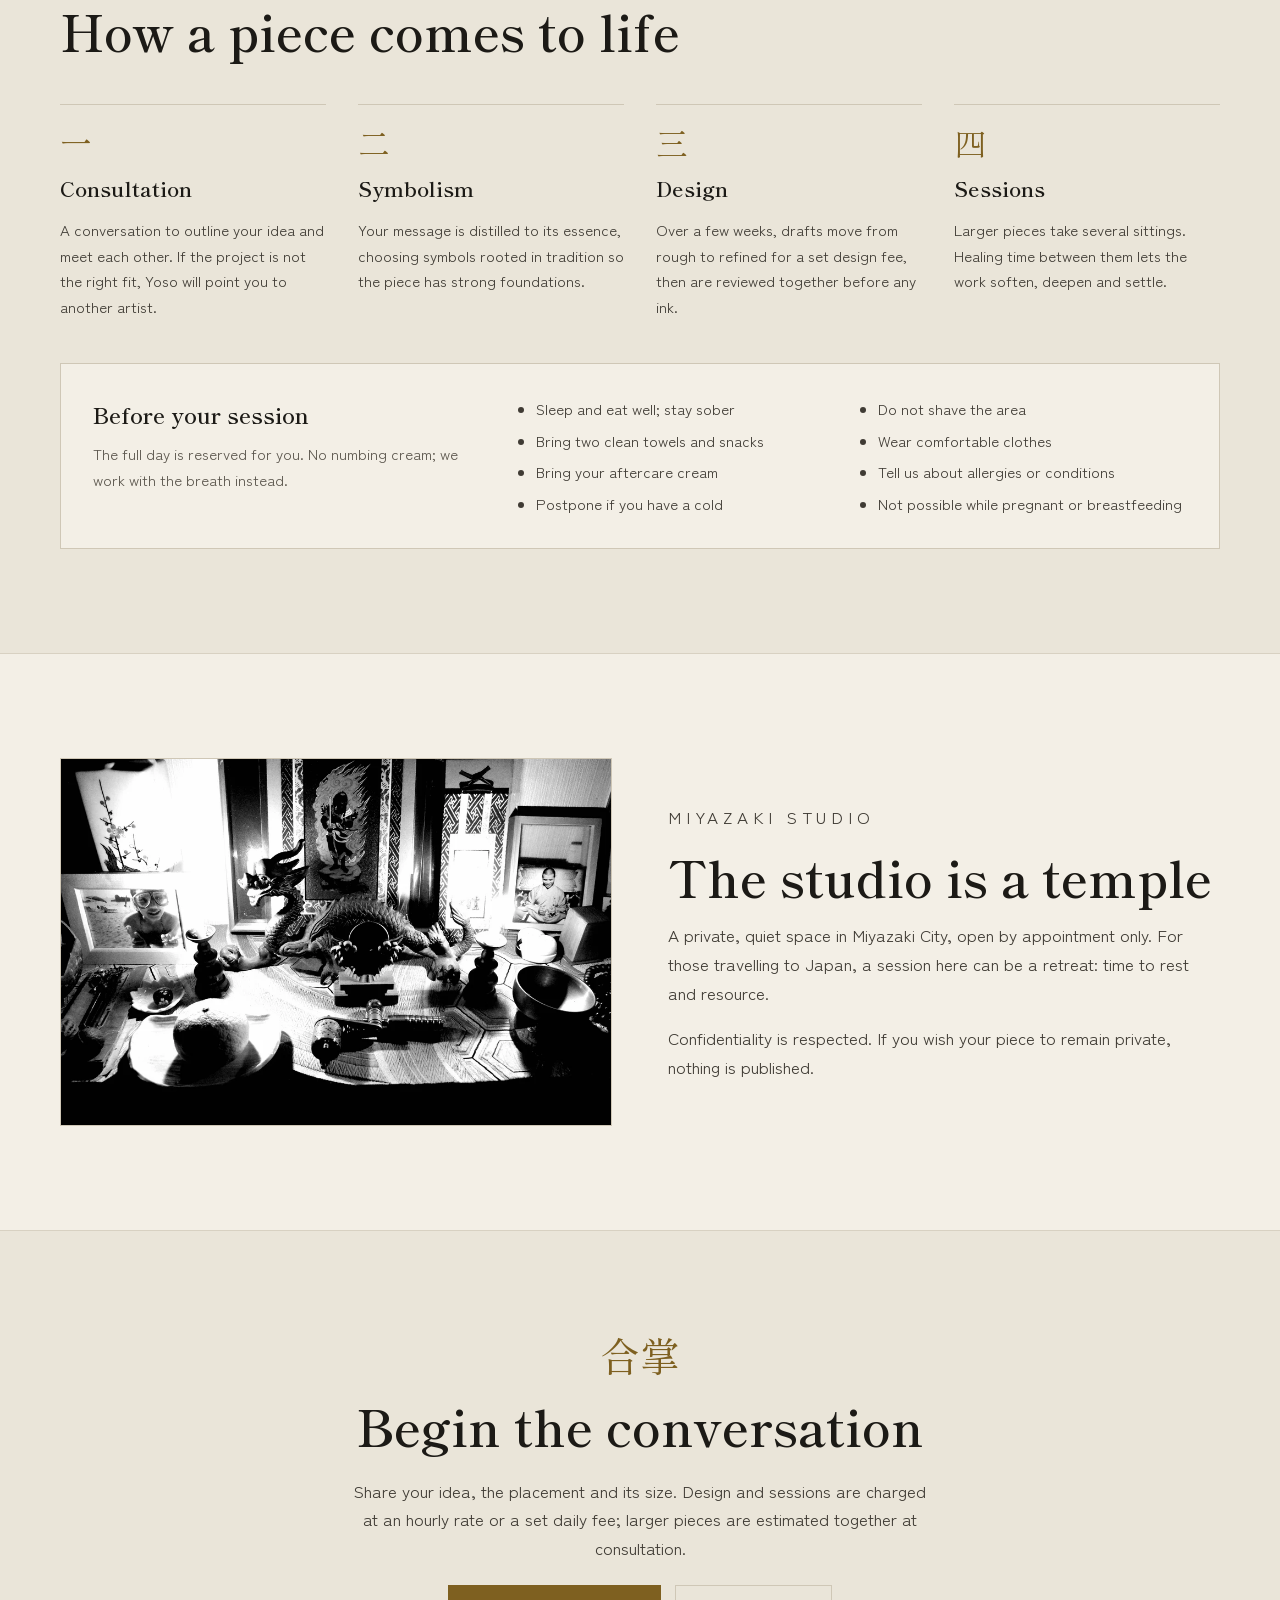
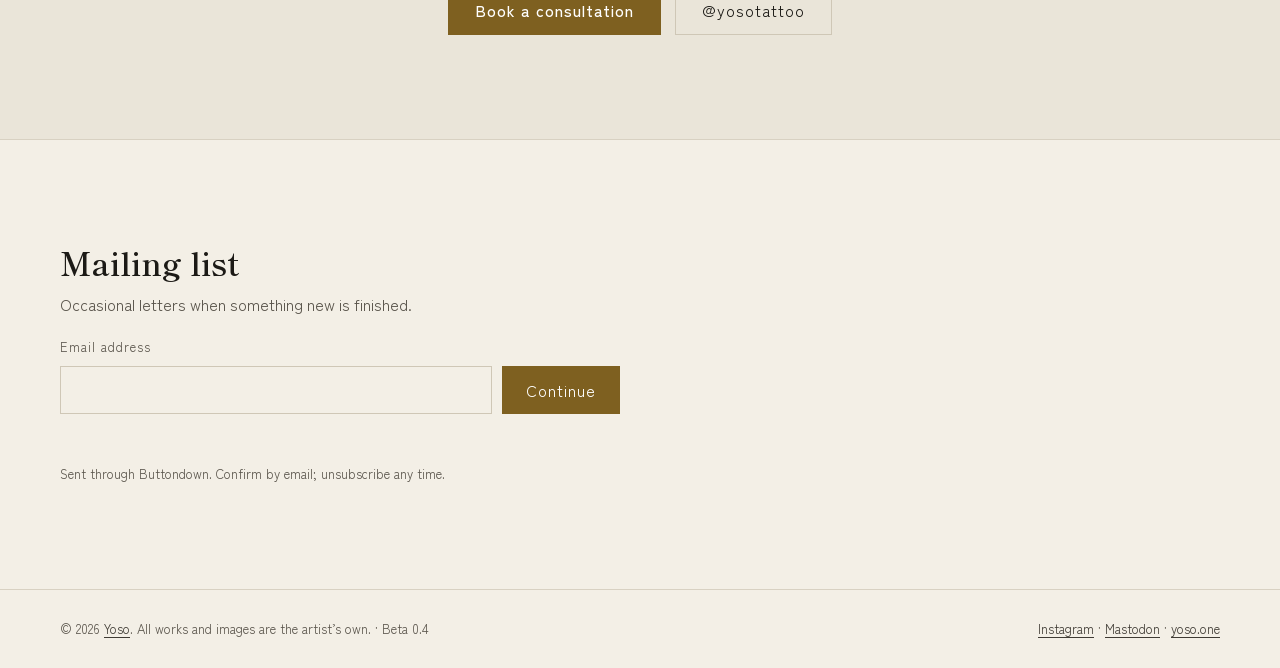
==== commit 6b659e17: "Beta 0.4: full-screen opening with the Lunar Water Dragon; newsletter box renamed One Co-Authored-By" ====
--- a/index.html
+++ b/index.html
@@ -80,13 +80,72 @@
 
 .photo { display: block; width: 100%; height: auto; object-fit: cover; background: var(--tile); border: 1px solid var(--frame); box-sizing: border-box; }
 
-/* Hero */
-.hero { display: flex; flex-wrap: wrap; align-items: center; gap: 56px; padding-top: 40px; }
-.hero > div { flex: 1 1 400px; min-width: 0; display: grid; gap: 22px; align-content: start; }
-.hero figure { flex: 1 1 360px; min-width: 0; margin: 0; display: grid; gap: 12px; }
-.hero .photo { aspect-ratio: 4 / 5; }
-.hero figcaption { display: flex; flex-wrap: wrap; justify-content: space-between; gap: 8px; font-size: 14px; color: var(--muted); }
-.hero figcaption q { font-family: var(--f-display); font-style: italic; quotes: "\2018" "\2019"; }
+/* Stage: the opening screen. The Lunar Water Dragon fills the window, with the mark,
+   header and title laid over it. It stays sumi-dark in both themes, like the lightbox. */
+.stage {
+  --ground: #0A0C10; --ink: #EEE9DD; --ink-soft: #D6D0C3; --muted: #A9A398;
+  --frame: rgba(238, 233, 221, .32); --gold: #D4B26A; --gold-hi: #EBD39A; --on-gold: #0E0D0B;
+  color-scheme: dark;
+  position: relative; isolation: isolate; overflow: hidden;
+  min-height: 100vh; min-height: 100svh;
+  display: grid; grid-template-rows: auto auto 1fr auto;
+  background: var(--ground); color: var(--ink);
+}
+.stage-art { position: absolute; inset: 0; z-index: -1; pointer-events: none; }
+.stage-glow { position: absolute; inset: -10%; width: 120%; height: 120%; object-fit: cover; filter: blur(70px) saturate(.8); opacity: .35; }
+.stage-frame { position: absolute; inset: 0; }
+.stage-img { display: block; width: 100%; height: 100%; object-fit: cover; object-position: 62% 20%; }
+/* Shade for legibility: top for the header, bottom for the title */
+.stage-art::after { content: ""; position: absolute; inset: 0;
+  background:
+    linear-gradient(to bottom, rgba(10,12,16,.92) 0, rgba(10,12,16,.6) 18%, rgba(10,12,16,0) 34%),
+    linear-gradient(to top, rgba(10,12,16,.97) 0, rgba(10,12,16,.82) 38%, rgba(10,12,16,0) 72%); }
+/* Wide screens: the painting stands on the right at full height, feathered into the ground */
+@media (min-aspect-ratio: 1 / 1) and (min-width: 820px) {
+  .stage-frame { left: auto; width: min(64%, 120vh);
+    -webkit-mask-image: linear-gradient(to right, transparent 0, #000 28%);
+            mask-image: linear-gradient(to right, transparent 0, #000 28%); }
+  .stage-img { object-position: 50% 34%; }
+  .stage-art::after { background:
+    linear-gradient(to bottom, rgba(10,12,16,.6) 0, rgba(10,12,16,0) 20%),
+    linear-gradient(to right, rgba(10,12,16,.9) 0, rgba(10,12,16,.55) 38%, rgba(10,12,16,0) 62%),
+    linear-gradient(to top, rgba(10,12,16,.97) 0, rgba(10,12,16,0) 30%); }
+}
+.stage > .wrap { width: 100%; }
+.stage .site-head nav a { text-shadow: 0 1px 12px rgba(0,0,0,.6); }
+
+/* Hero text, at the foot of the stage */
+.hero { align-self: end; display: grid; gap: 22px; padding-block: 48px clamp(28px, 6vh, 64px); }
+.hero > div { display: grid; gap: 22px; max-width: 40rem; }
+.hero h1 { font-size: clamp(42px, 6.4vw, 92px); text-shadow: 0 2px 30px rgba(0,0,0,.5); }
+.hero .lede { text-shadow: 0 1px 16px rgba(0,0,0,.7); }
+.hero .btn:not(.primary) { background: rgba(10,12,16,.35); -webkit-backdrop-filter: blur(6px); backdrop-filter: blur(6px); }
+.hero-cap { margin: 0; display: flex; flex-wrap: wrap; gap: 4px 12px; font-size: 13px; letter-spacing: .06em; color: var(--muted); }
+.hero-cap q { font-family: var(--f-display); font-style: italic; letter-spacing: 0; quotes: "\2018" "\2019"; color: var(--ink-soft); }
+
+/* Scroll cue: a fine gold line drawn downwards */
+.cue { justify-self: center; display: grid; justify-items: center; gap: 8px; padding: 6px 12px calc(16px + env(safe-area-inset-bottom, 0px));
+  font-size: 12px; letter-spacing: .28em; text-transform: uppercase; color: var(--muted); text-decoration: none; }
+.cue:hover { color: var(--gold); }
+.cue i { display: block; width: 1px; height: 44px; background: linear-gradient(var(--gold), transparent); transform-origin: top; }
+@media (max-height: 640px) { .cue { display: none; } }
+
+@media (prefers-reduced-motion: no-preference) {
+  .stage-frame { animation: stage-in 2.6s cubic-bezier(.2,.7,.2,1) both; translate: 0 calc(var(--p, 0) * 14vh); }
+  .stage-img { animation: breathe 16s ease-in-out 2.6s infinite alternate; }
+  .stage-glow { animation: glow-in 3.2s ease both; }
+  .hero > div > *, .hero-cap { animation: rise 1.2s cubic-bezier(.2,.7,.2,1) both; }
+  .hero .eyebrow { animation-delay: .5s; } .hero h1 { animation-delay: .7s; }
+  .hero .lede { animation-delay: .95s; } .hero .btns { animation-delay: 1.15s; } .hero-cap { animation-delay: 1.5s; }
+  .hero { opacity: calc(1 - var(--p, 0) * 1.6); translate: 0 calc(var(--p, 0) * -6vh); }
+  .cue { animation: rise 1.2s ease 2s both; }
+  .cue i { animation: draw 2.4s ease-in-out 2.4s infinite; }
+}
+@keyframes stage-in { from { opacity: 0; transform: scale(1.08); } to { opacity: 1; transform: none; } }
+@keyframes glow-in { from { opacity: 0; } }
+@keyframes breathe { to { transform: scale(1.045); } }
+@keyframes rise { from { opacity: 0; transform: translateY(18px); } }
+@keyframes draw { 0% { transform: scaleY(0); opacity: 1; } 60% { transform: scaleY(1); opacity: 1; } 100% { transform: scaleY(1); opacity: 0; } }
 
 /* Approach */
 .split { display: flex; flex-wrap: wrap; gap: 48px; }
@@ -188,6 +247,14 @@
 </style>
 </head>
 <body>
+<div class="stage" id="top">
+<div class="stage-art">
+  <img class="stage-glow" src="images/hero-lunar-water-dragon.webp" alt="" aria-hidden="true">
+  <div class="stage-frame">
+    <img class="stage-img" src="images/hero-lunar-water-dragon.webp" alt="Lunar Water Dragon, a tattoo design by Yoso: a luminous water dragon under a crescent moon" width="1000" height="1416" fetchpriority="high">
+  </div>
+</div>
+
 <a class="family-mark" href="https://hub.yoso.one"><img src="images/yoso-mark.png" alt="Yoso" width="48" height="48"></a>
 
 <header class="wrap site-head">
@@ -201,7 +268,6 @@
   </nav>
 </header>
 
-<main>
   <section class="wrap hero" aria-labelledby="hero-h">
     <div>
       <p class="eyebrow">Japanese tattoo · Miyazaki City</p>
@@ -212,11 +278,13 @@
         <a class="btn" href="#work">See the work</a>
       </div>
     </div>
-    <figure>
-      <img class="photo" src="images/hero-lunar-water-dragon.webp" alt="Lunar Water Dragon, a tattoo design by Yoso: a luminous water dragon under a crescent moon" width="1000" height="1416">
-      <figcaption><q>Harmony and prosperity.</q><span><span lang="ja">調和と繁栄</span> · Yoso</span></figcaption>
-    </figure>
+    <p class="hero-cap"><span>Lunar Water Dragon</span><q>Harmony and prosperity.</q><span><span lang="ja">調和と繁栄</span></span></p>
   </section>
+
+  <a class="cue" href="#approach" aria-label="Scroll to the approach">Scroll<i aria-hidden="true"></i></a>
+</div>
+
+<main id="main">
 
   <div class="band" id="approach">
     <section class="wrap split" aria-label="Approach">
@@ -307,7 +375,7 @@
         </div>
         <fieldset class="list-choice" data-list-choice>
           <legend>Which newsletters would you like?</legend>
-          <label class="lc-box"><input type="checkbox" name="tag" value="one"><span><span class="lc-name">The Vault</span><span class="lc-desc">Notes, essays and research from one.yoso.one</span></span></label>
+          <label class="lc-box"><input type="checkbox" name="tag" value="one"><span><span class="lc-name">One</span><span class="lc-desc">Notes, essays and research from one.yoso.one</span></span></label>
           <label class="lc-box"><input type="checkbox" name="tag" value="yosokuro"><span><span class="lc-name">Yosokuro</span><span class="lc-desc">Black-and-white photographs of Japan</span></span></label>
           <label class="lc-box"><input type="checkbox" name="tag" value="shinsei"><span><span class="lc-name">Shinsei</span><span class="lc-desc">New paintings, scrolls and exhibitions</span></span></label>
           <label class="lc-box"><input type="checkbox" name="tag" value="river"><span><span class="lc-name">River</span><span class="lc-desc">New short texts</span></span></label>
@@ -322,7 +390,7 @@
 
 <footer>
   <div class="wrap">
-    <p>&copy; 2026 <a class="hub-link" href="https://hub.yoso.one">Yoso</a>. All works and images are the artist&rsquo;s own. · <span class="version" data-version>Beta 0.3</span></p>
+    <p>&copy; 2026 <a class="hub-link" href="https://hub.yoso.one">Yoso</a>. All works and images are the artist&rsquo;s own. · <span class="version" data-version>Beta 0.4</span></p>
     <p><a href="https://www.instagram.com/yosotattoo/">Instagram</a> · <a href="https://mastodon.social/@Yosoone">Mastodon</a> · <a href="https://yoso.one">yoso.one</a></p>
   </div>
 </footer>
@@ -400,6 +468,22 @@
   });
 })();
 </script>
+<script>
+/* Opening screen: as the page scrolls, the dragon sinks slowly and the title fades (skipped with reduced motion) */
+(function () {
+  var stage = document.querySelector(".stage");
+  if (!stage || !window.matchMedia || window.matchMedia("(prefers-reduced-motion: reduce)").matches) return;
+  var ticking = false;
+  function update() {
+    ticking = false;
+    var h = stage.offsetHeight || 1;
+    var p = Math.min(Math.max(window.scrollY / h, 0), 1);
+    stage.style.setProperty("--p", p.toFixed(3));
+  }
+  window.addEventListener("scroll", function () { if (!ticking) { ticking = true; requestAnimationFrame(update); } }, { passive: true });
+  update();
+})();
+</script>
 <script src="assets/list-choice.js" defer></script>
 <script src="assets/stats.js" defer></script>
 </body>
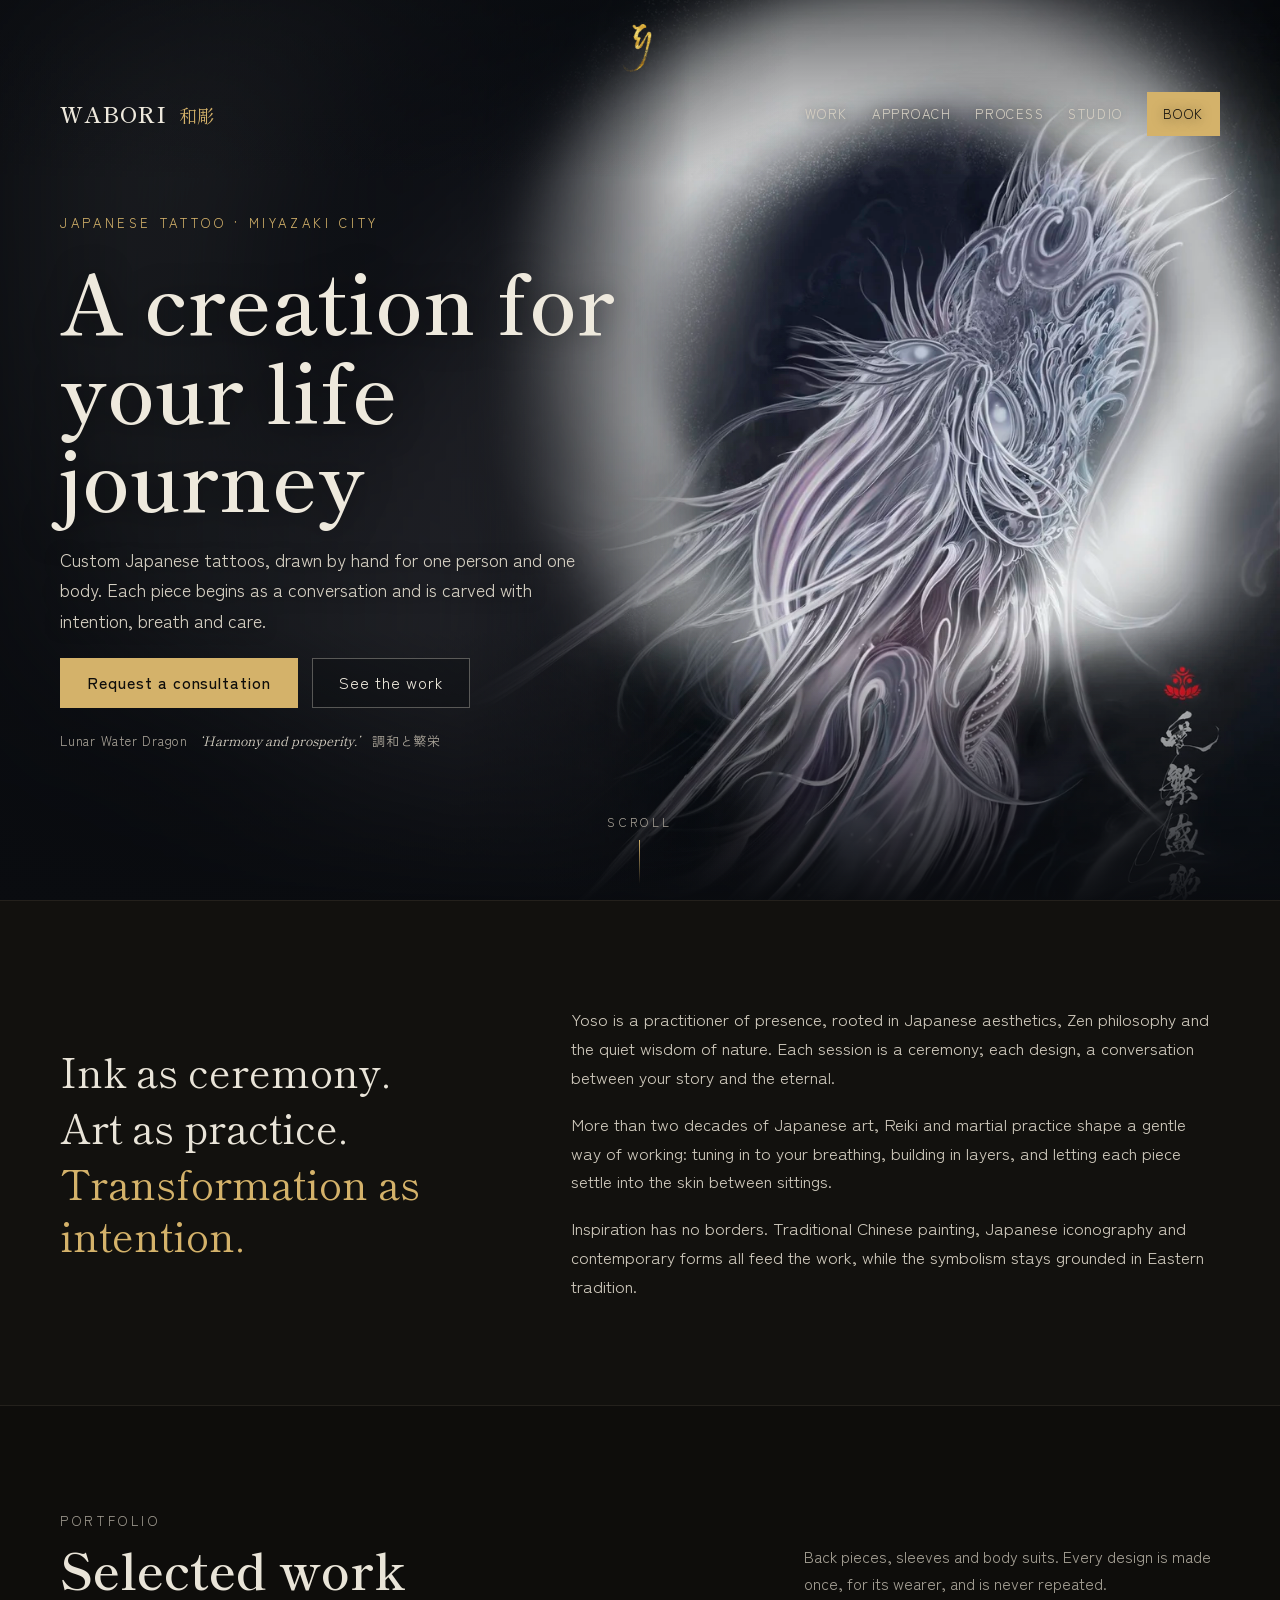
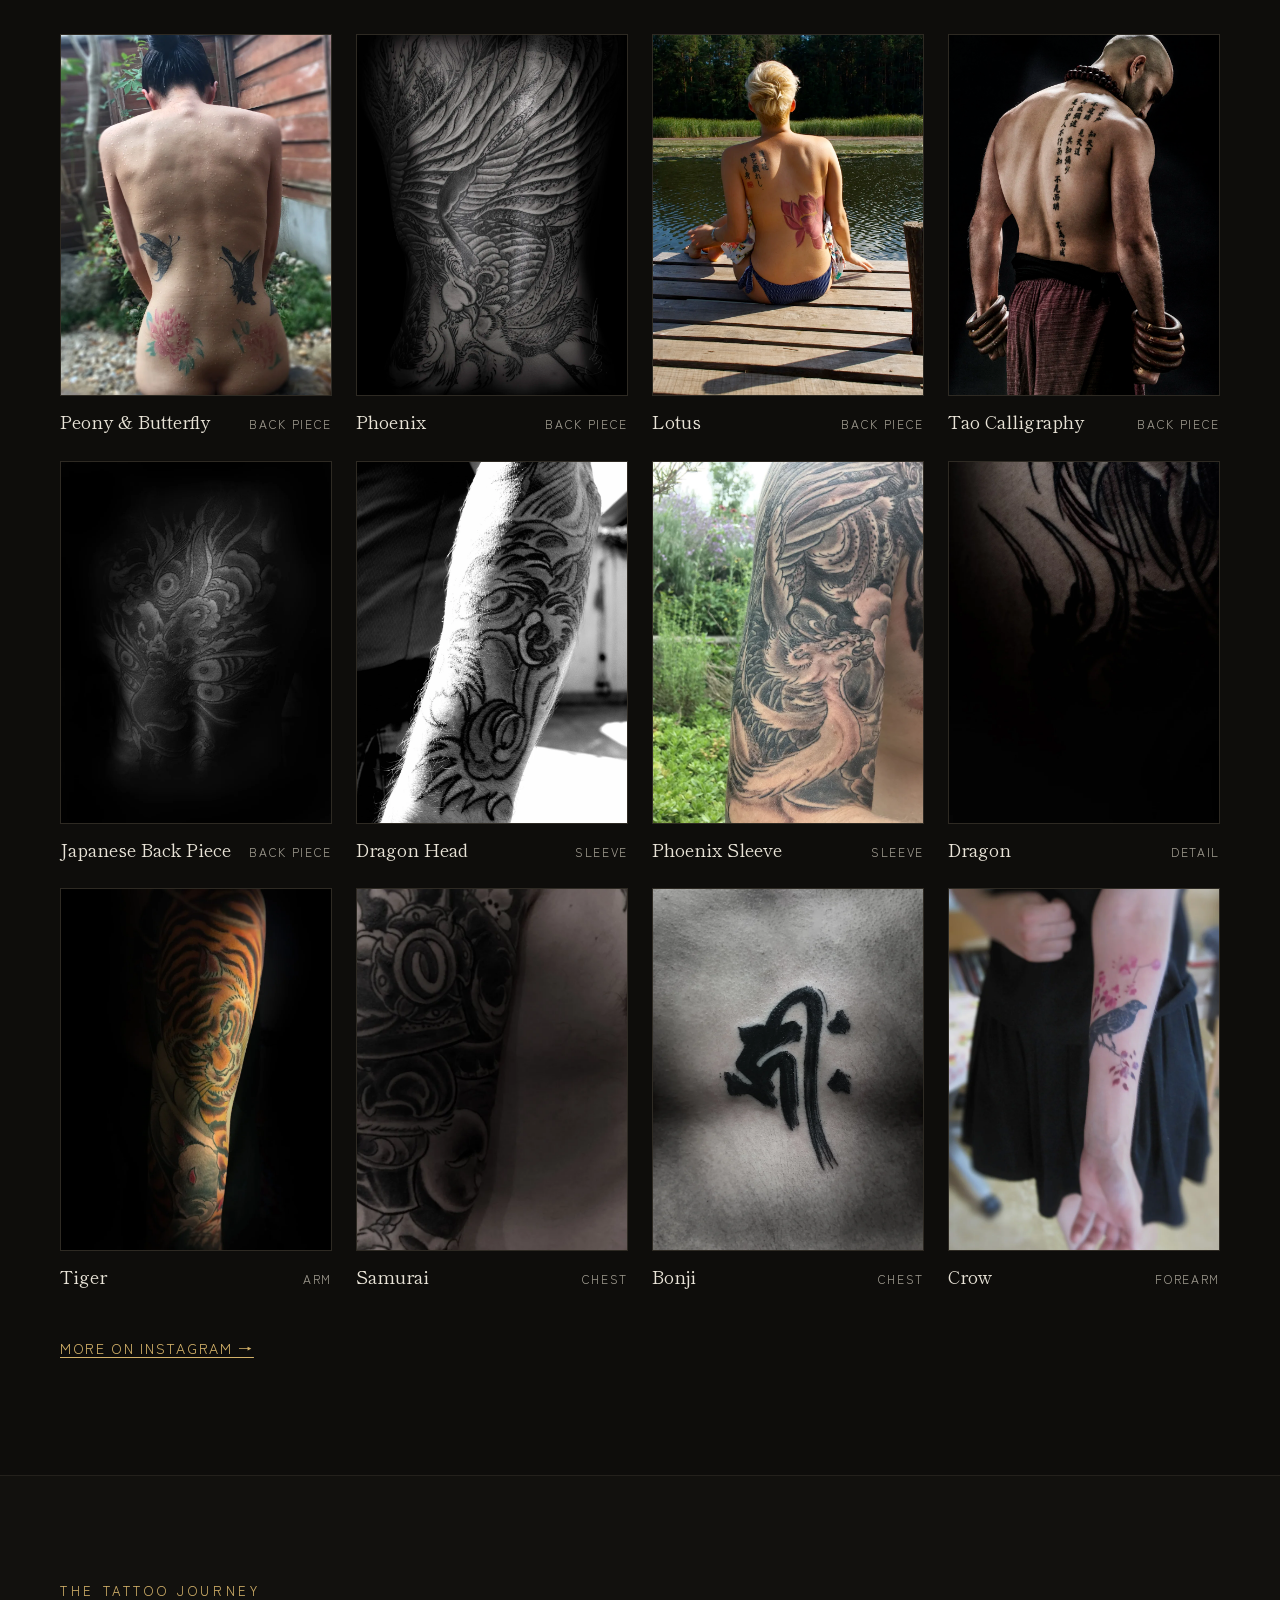
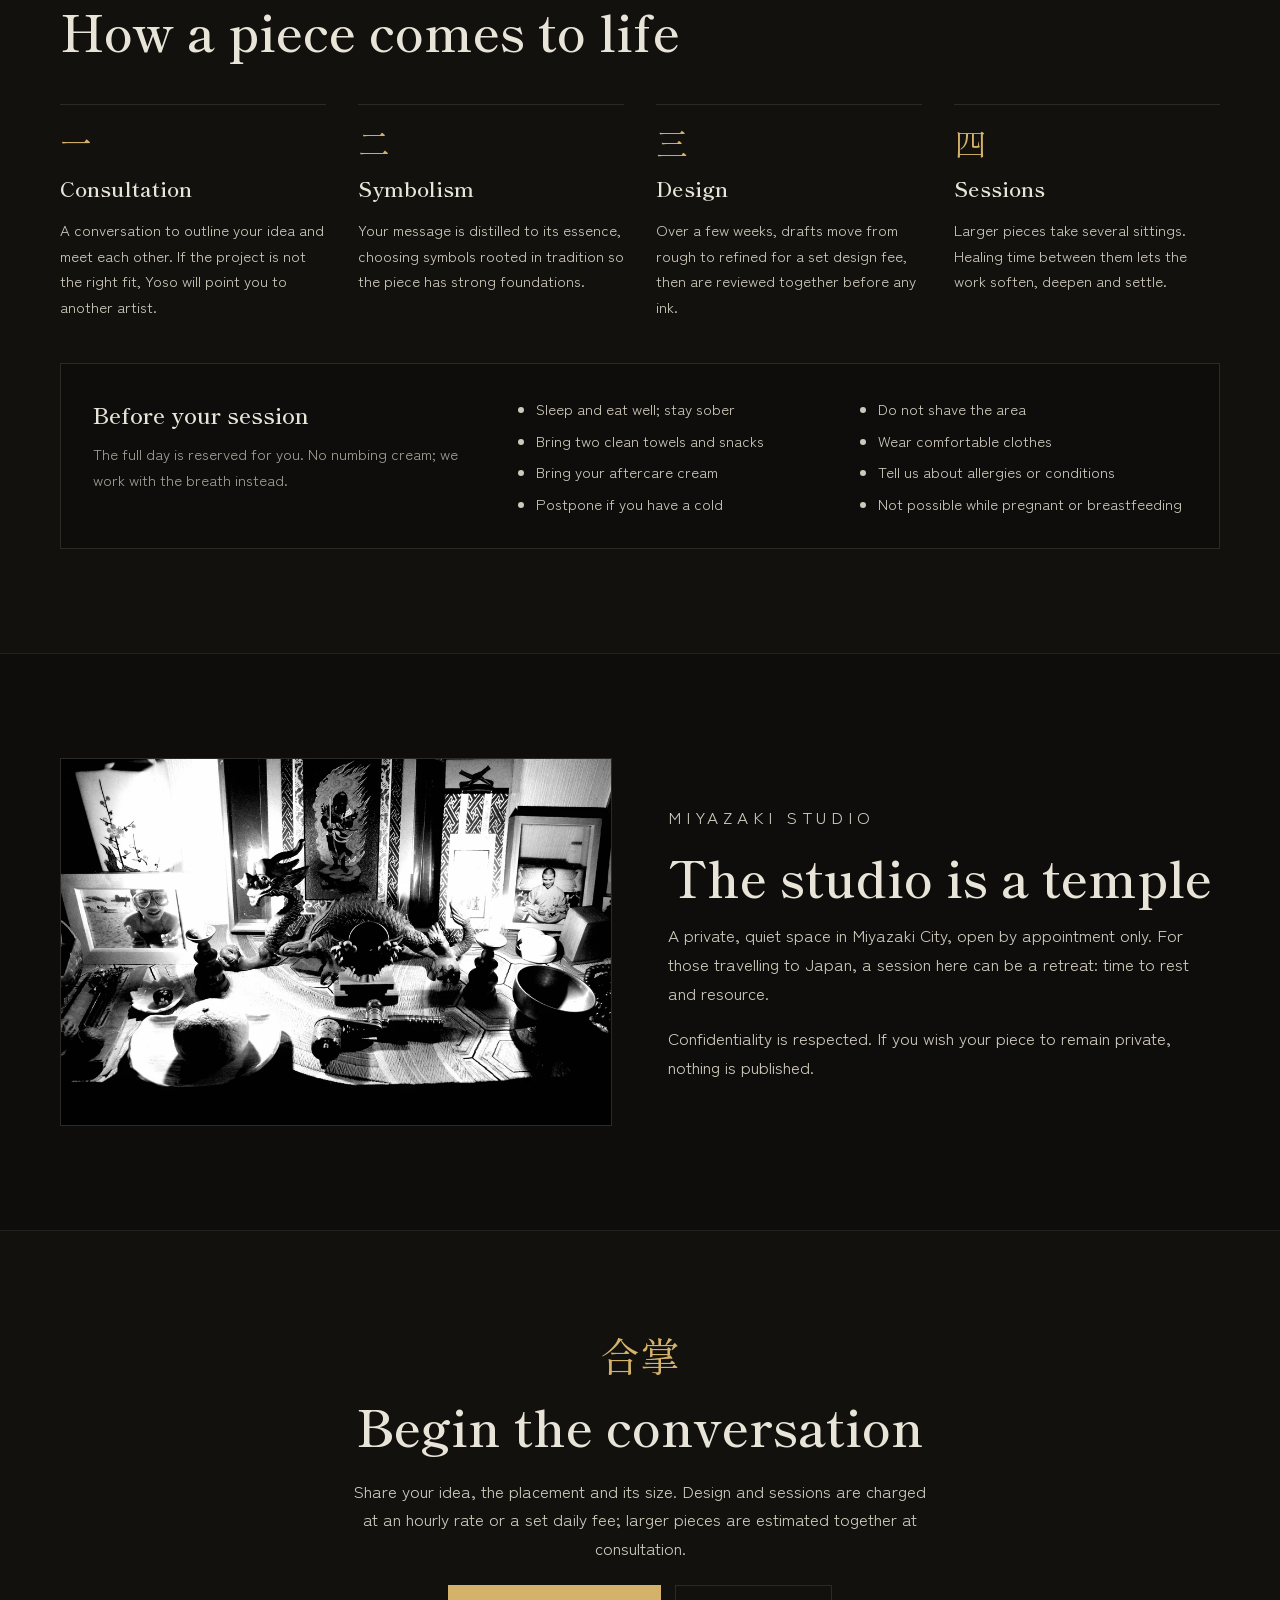
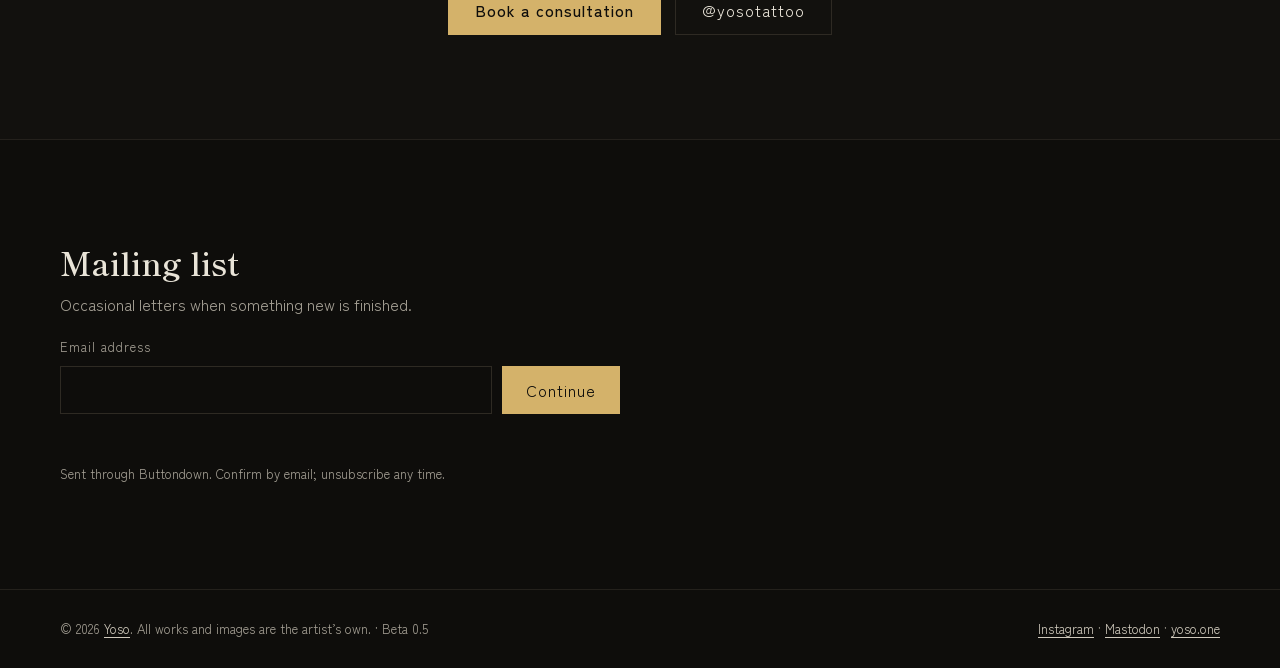
==== commit e5f8ccf2: "Beta 0.5: always dark, whatever the system setting Co-Authored-By: Claude Opus 5.5 <noreply@anthropi" ====
--- a/index.html
+++ b/index.html
@@ -2,6 +2,8 @@
 <html lang="en">
 <head>
 <meta charset="utf-8">
+<meta name="color-scheme" content="dark">
+<meta name="theme-color" content="#0E0D0B">
 <meta name="viewport" content="width=device-width, initial-scale=1, viewport-fit=cover">
 <title>Wabori · Yoso Tattoo, Miyazaki</title>
 <meta name="description" content="Custom Japanese tattoos by Yoso in Miyazaki City, Japan. Back pieces, sleeves and body suits, drawn by hand for one person and one body.">
@@ -14,7 +16,7 @@
 <link rel="preconnect" href="https://fonts.gstatic.com" crossorigin>
 <link rel="stylesheet" href="https://fonts.googleapis.com/css2?family=Shippori+Mincho:wght@400;600;700&family=Zen+Kaku+Gothic+New:wght@400;500&display=swap">
 <style>
-/* Sumi ground and gold leaf, from the kanji mark. Dark is the default; light follows the system setting. */
+/* Sumi ground and gold leaf, from the kanji mark. The site is always dark, whatever the system setting. */
 :root {
   --ground: #0E0D0B; --ground-2: #12110E; --ink: #E9E4D8; --ink-soft: #CFC9BC; --muted: #A39E93;
   --line: #24211C; --frame: #2E2A23; --tile: #1B1915; --gold: #D4B26A; --gold-hi: #EBD39A; --on-gold: #0E0D0B;
@@ -22,19 +24,6 @@
   --f-body: "Zen Kaku Gothic New", "Hiragino Sans", "Yu Gothic", system-ui, sans-serif;
   color-scheme: dark;
 }
-@media (prefers-color-scheme: light) {
-  :root:not([data-theme="dark"]) {
-    --ground: #F3EFE6; --ground-2: #EAE5D9; --ink: #1C1A16; --ink-soft: #3F3B34; --muted: #5A554C;
-    --line: #D8D1C2; --frame: #CFC7B6; --tile: #E2DCCF; --gold: #7E6020; --gold-hi: #5E4714; --on-gold: #FFFFFF;
-    color-scheme: light;
-  }
-}
-:root[data-theme="light"] {
-  --ground: #F3EFE6; --ground-2: #EAE5D9; --ink: #1C1A16; --ink-soft: #3F3B34; --muted: #5A554C;
-  --line: #D8D1C2; --frame: #CFC7B6; --tile: #E2DCCF; --gold: #7E6020; --gold-hi: #5E4714; --on-gold: #FFFFFF;
-  color-scheme: light;
-}
-
 html, body { margin: 0; }
 body {
   background: var(--ground); color: var(--ink);
@@ -81,7 +70,7 @@
 .photo { display: block; width: 100%; height: auto; object-fit: cover; background: var(--tile); border: 1px solid var(--frame); box-sizing: border-box; }
 
 /* Stage: the opening screen. The Lunar Water Dragon fills the window, with the mark,
-   header and title laid over it. It stays sumi-dark in both themes, like the lightbox. */
+   header and title laid over it. */
 .stage {
   --ground: #0A0C10; --ink: #EEE9DD; --ink-soft: #D6D0C3; --muted: #A9A398;
   --frame: rgba(238, 233, 221, .32); --gold: #D4B26A; --gold-hi: #EBD39A; --on-gold: #0E0D0B;
@@ -390,7 +379,7 @@
 
 <footer>
   <div class="wrap">
-    <p>&copy; 2026 <a class="hub-link" href="https://hub.yoso.one">Yoso</a>. All works and images are the artist&rsquo;s own. · <span class="version" data-version>Beta 0.4</span></p>
+    <p>&copy; 2026 <a class="hub-link" href="https://hub.yoso.one">Yoso</a>. All works and images are the artist&rsquo;s own. · <span class="version" data-version>Beta 0.5</span></p>
     <p><a href="https://www.instagram.com/yosotattoo/">Instagram</a> · <a href="https://mastodon.social/@Yosoone">Mastodon</a> · <a href="https://yoso.one">yoso.one</a></p>
   </div>
 </footer>
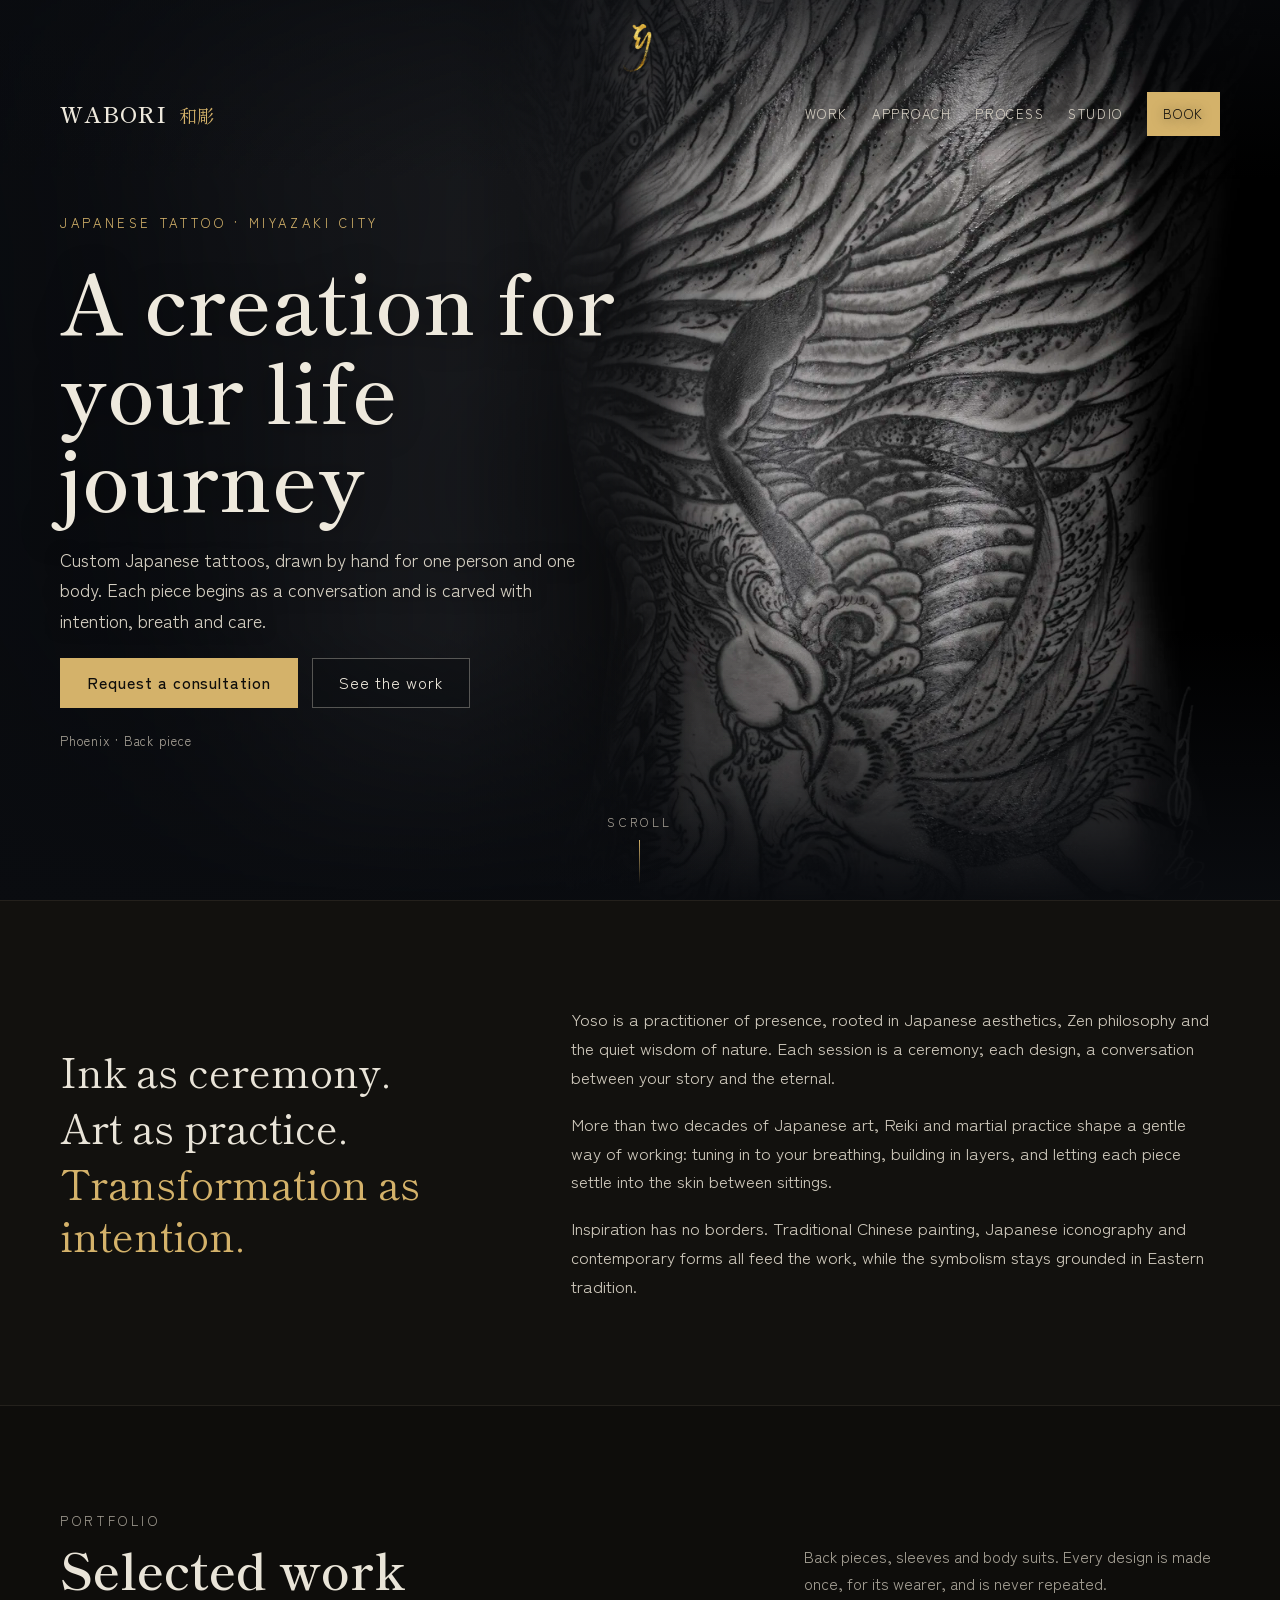
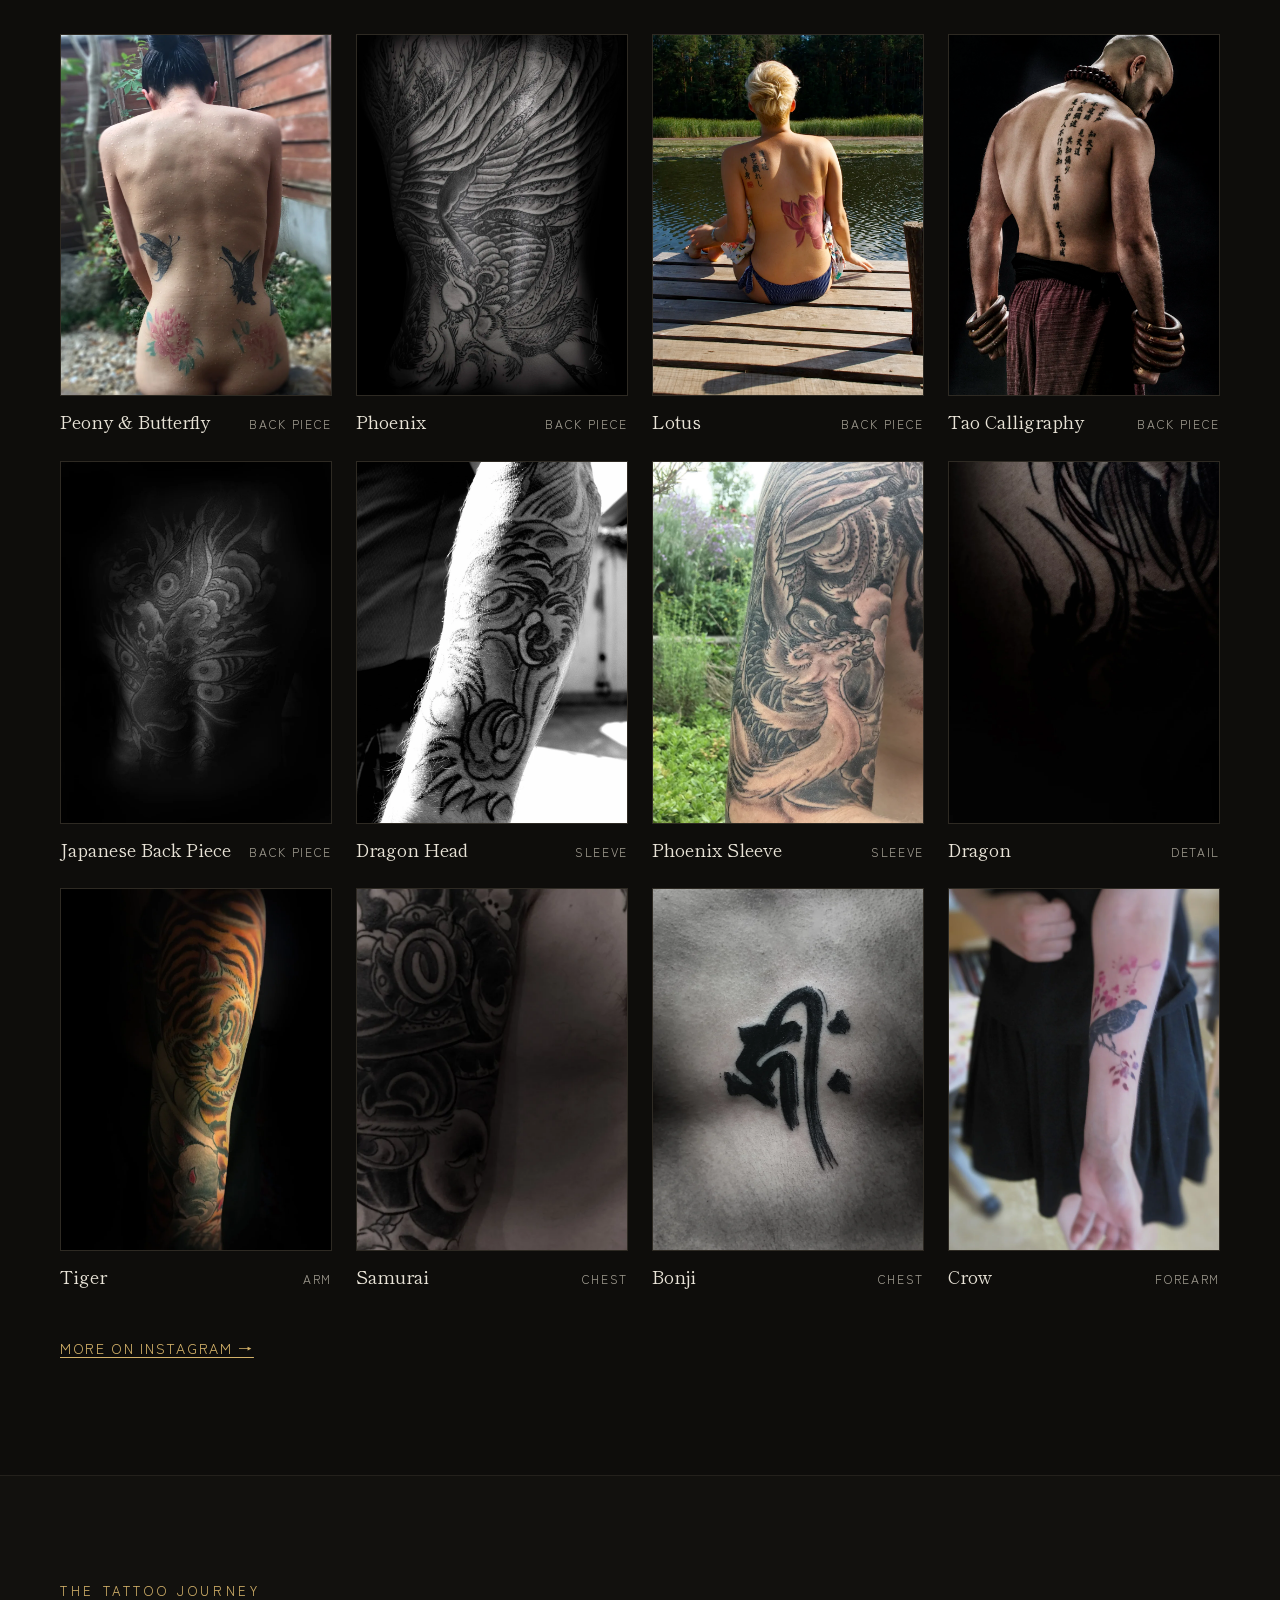
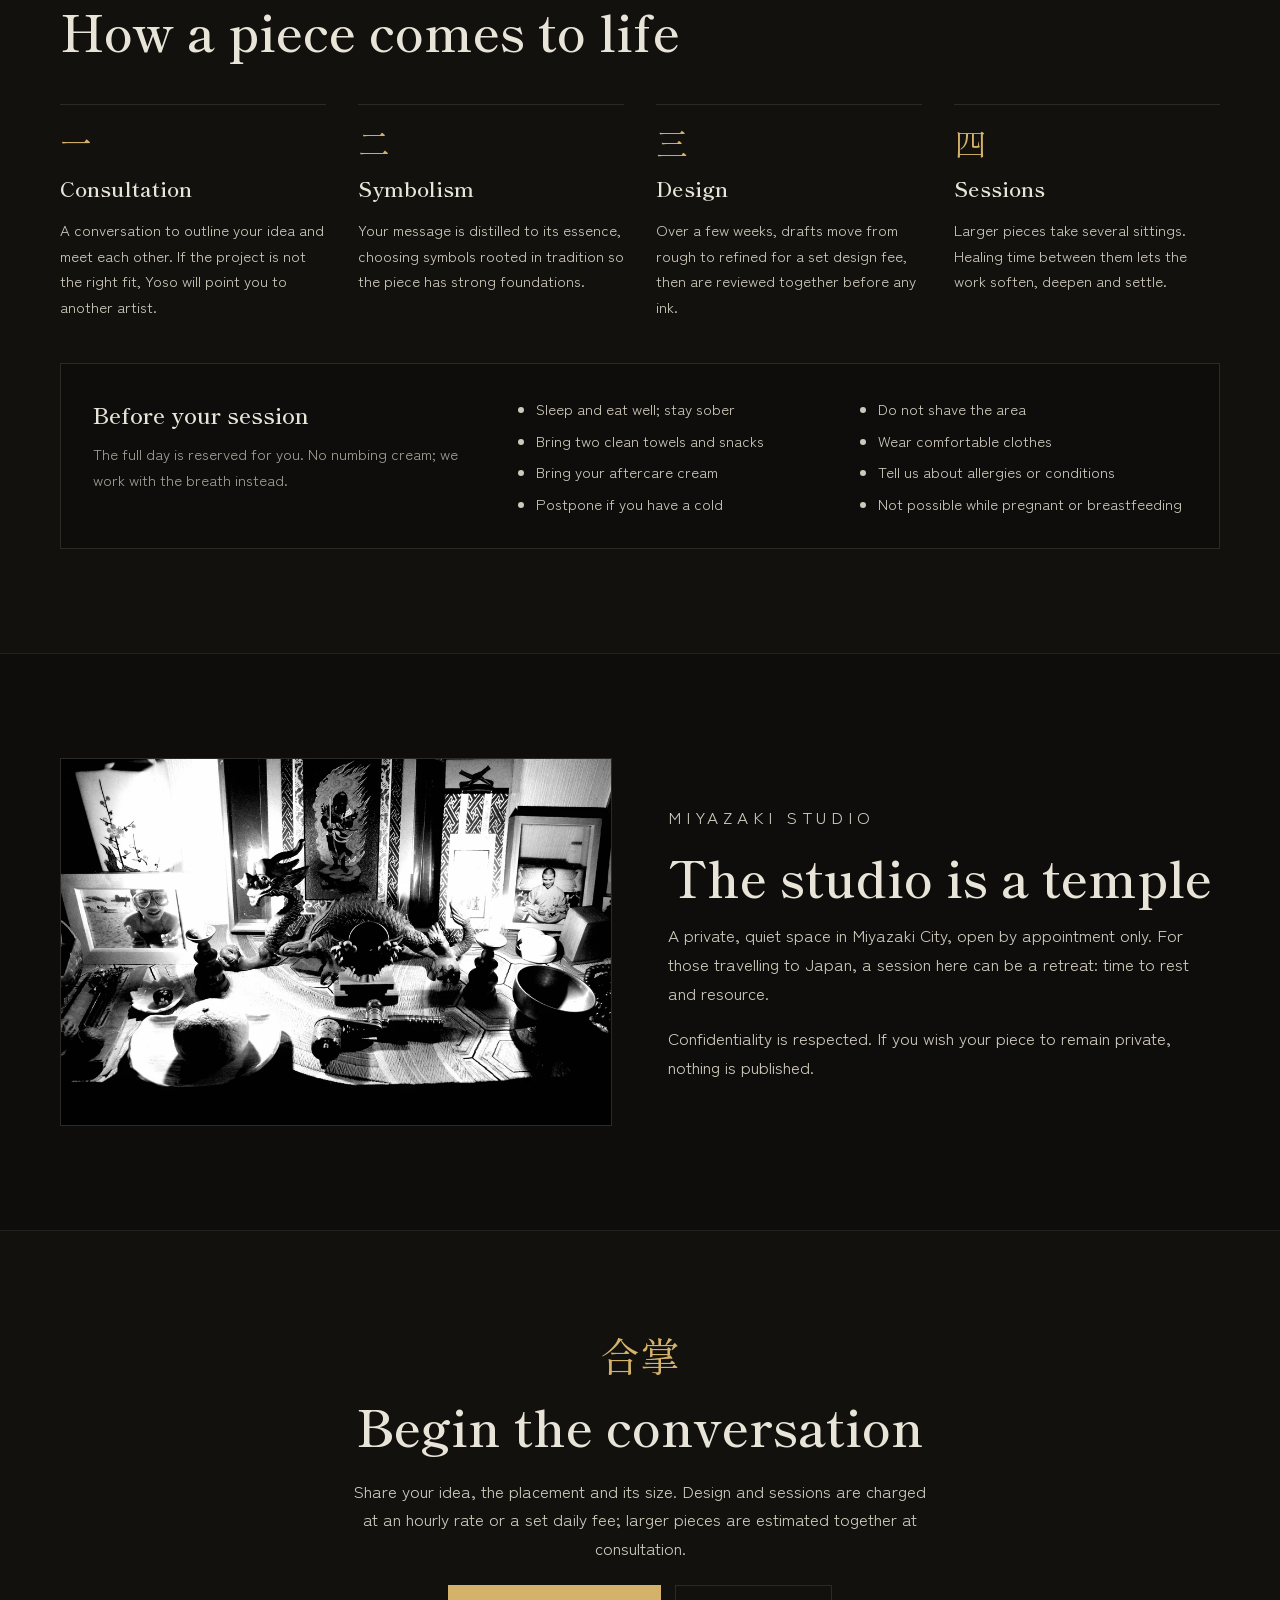
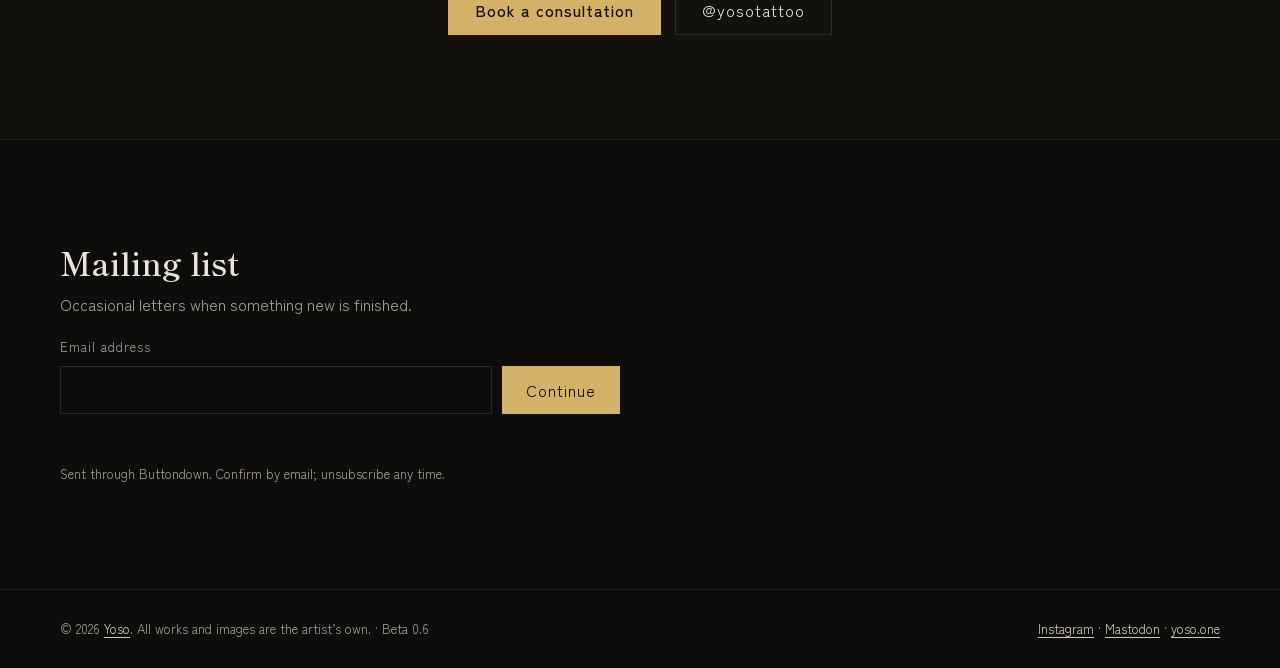
==== commit cc9aaa5f: "Beta 0.6: Phoenix back piece as the opening picture Co-Authored-By: Claude Opus 5.5 <noreply@anthrop" ====
--- a/index.html
+++ b/index.html
@@ -69,7 +69,7 @@
 
 .photo { display: block; width: 100%; height: auto; object-fit: cover; background: var(--tile); border: 1px solid var(--frame); box-sizing: border-box; }
 
-/* Stage: the opening screen. The Lunar Water Dragon fills the window, with the mark,
+/* Stage: the opening screen. The Phoenix back piece fills the window, with the mark,
    header and title laid over it. */
 .stage {
   --ground: #0A0C10; --ink: #EEE9DD; --ink-soft: #D6D0C3; --muted: #A9A398;
@@ -83,7 +83,7 @@
 .stage-art { position: absolute; inset: 0; z-index: -1; pointer-events: none; }
 .stage-glow { position: absolute; inset: -10%; width: 120%; height: 120%; object-fit: cover; filter: blur(70px) saturate(.8); opacity: .35; }
 .stage-frame { position: absolute; inset: 0; }
-.stage-img { display: block; width: 100%; height: 100%; object-fit: cover; object-position: 62% 20%; }
+.stage-img { display: block; width: 100%; height: 100%; object-fit: cover; object-position: 42% 40%; }
 /* Shade for legibility: top for the header, bottom for the title */
 .stage-art::after { content: ""; position: absolute; inset: 0;
   background:
@@ -94,7 +94,7 @@
   .stage-frame { left: auto; width: min(64%, 120vh);
     -webkit-mask-image: linear-gradient(to right, transparent 0, #000 28%);
             mask-image: linear-gradient(to right, transparent 0, #000 28%); }
-  .stage-img { object-position: 50% 34%; }
+  .stage-img { object-position: 50% 58%; }
   .stage-art::after { background:
     linear-gradient(to bottom, rgba(10,12,16,.6) 0, rgba(10,12,16,0) 20%),
     linear-gradient(to right, rgba(10,12,16,.9) 0, rgba(10,12,16,.55) 38%, rgba(10,12,16,0) 62%),
@@ -238,9 +238,9 @@
 <body>
 <div class="stage" id="top">
 <div class="stage-art">
-  <img class="stage-glow" src="images/hero-lunar-water-dragon.webp" alt="" aria-hidden="true">
+  <img class="stage-glow" src="images/phoenix-back.webp" alt="" aria-hidden="true">
   <div class="stage-frame">
-    <img class="stage-img" src="images/hero-lunar-water-dragon.webp" alt="Lunar Water Dragon, a tattoo design by Yoso: a luminous water dragon under a crescent moon" width="1000" height="1416" fetchpriority="high">
+    <img class="stage-img" src="images/phoenix-back.webp" alt="Phoenix back piece tattoo by Yoso, black and grey" width="1000" height="1336" fetchpriority="high">
   </div>
 </div>
 
@@ -267,7 +267,7 @@
         <a class="btn" href="#work">See the work</a>
       </div>
     </div>
-    <p class="hero-cap"><span>Lunar Water Dragon</span><q>Harmony and prosperity.</q><span><span lang="ja">調和と繁栄</span></span></p>
+    <p class="hero-cap"><span>Phoenix · Back piece</span></p>
   </section>
 
   <a class="cue" href="#approach" aria-label="Scroll to the approach">Scroll<i aria-hidden="true"></i></a>
@@ -379,7 +379,7 @@
 
 <footer>
   <div class="wrap">
-    <p>&copy; 2026 <a class="hub-link" href="https://hub.yoso.one">Yoso</a>. All works and images are the artist&rsquo;s own. · <span class="version" data-version>Beta 0.5</span></p>
+    <p>&copy; 2026 <a class="hub-link" href="https://hub.yoso.one">Yoso</a>. All works and images are the artist&rsquo;s own. · <span class="version" data-version>Beta 0.6</span></p>
     <p><a href="https://www.instagram.com/yosotattoo/">Instagram</a> · <a href="https://mastodon.social/@Yosoone">Mastodon</a> · <a href="https://yoso.one">yoso.one</a></p>
   </div>
 </footer>
@@ -458,7 +458,7 @@
 })();
 </script>
 <script>
-/* Opening screen: as the page scrolls, the dragon sinks slowly and the title fades (skipped with reduced motion) */
+/* Opening screen: as the page scrolls, the phoenix sinks slowly and the title fades (skipped with reduced motion) */
 (function () {
   var stage = document.querySelector(".stage");
   if (!stage || !window.matchMedia || window.matchMedia("(prefers-reduced-motion: reduce)").matches) return;
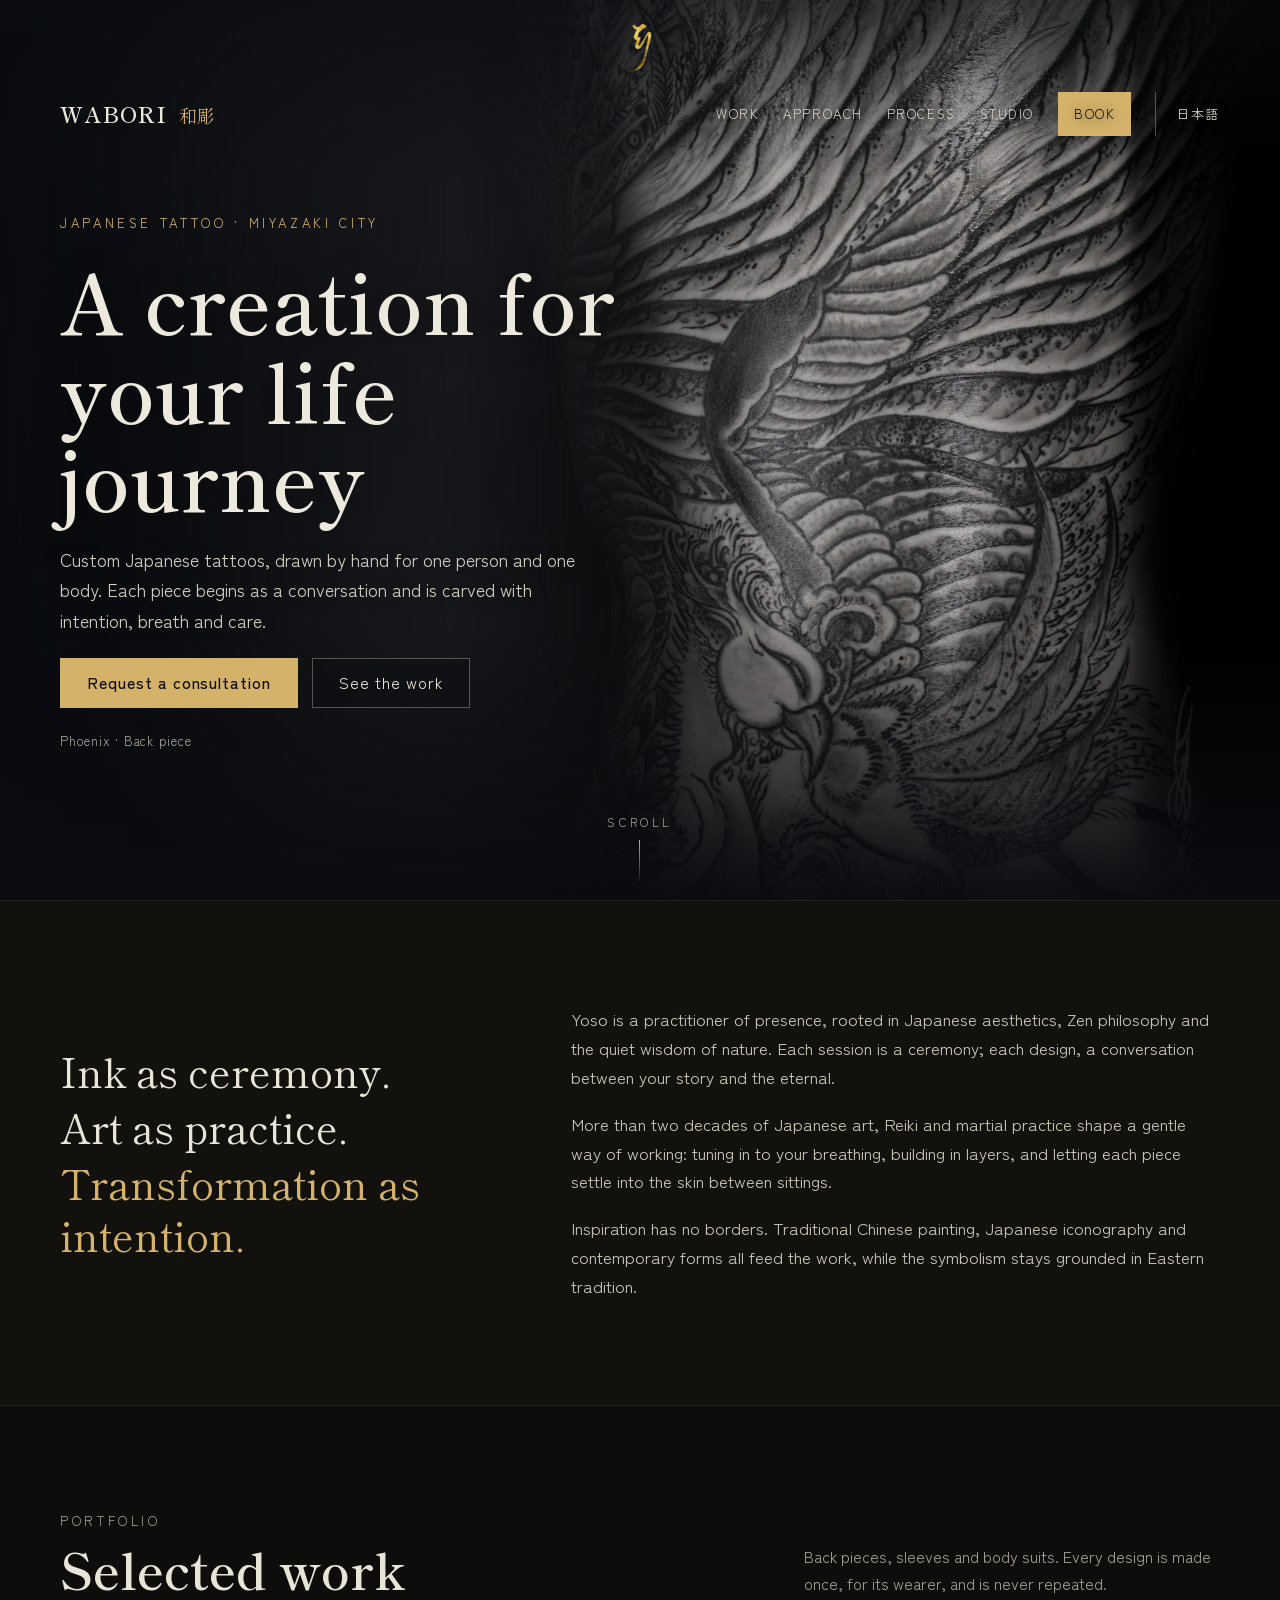
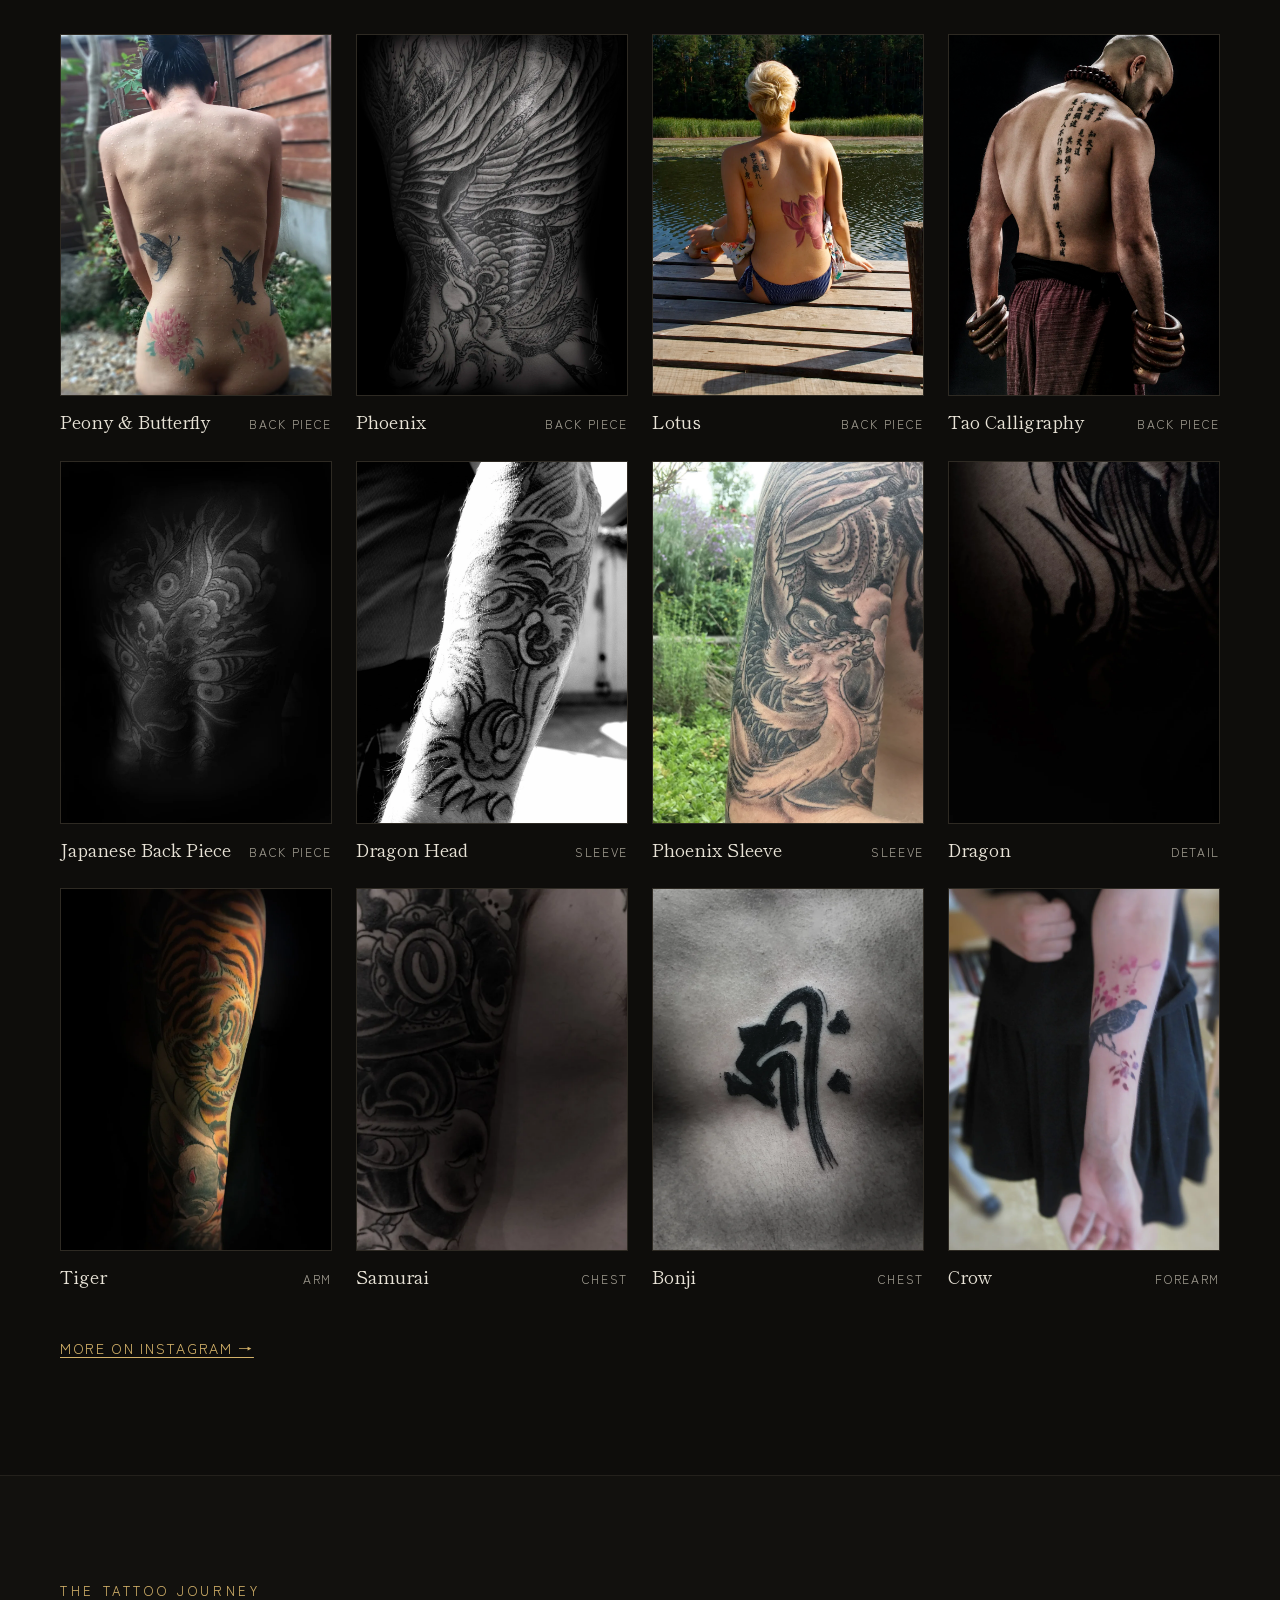
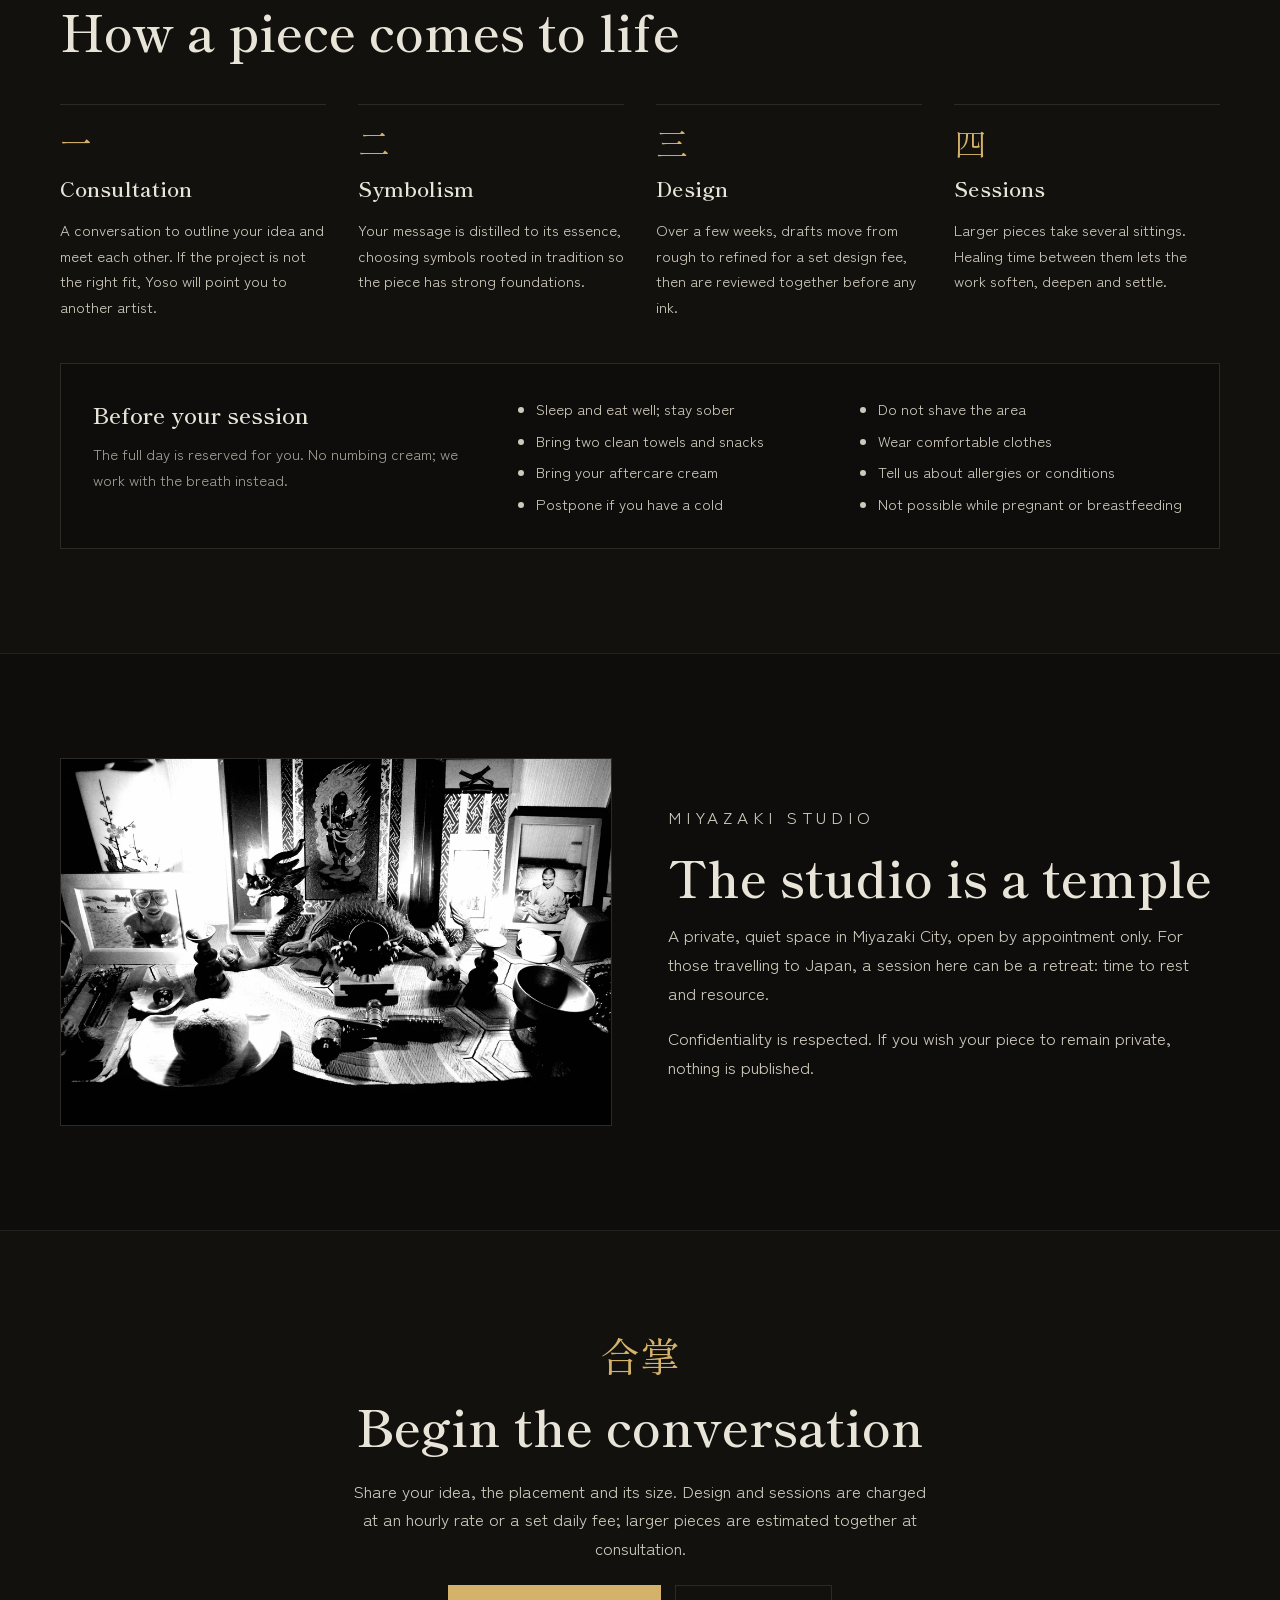
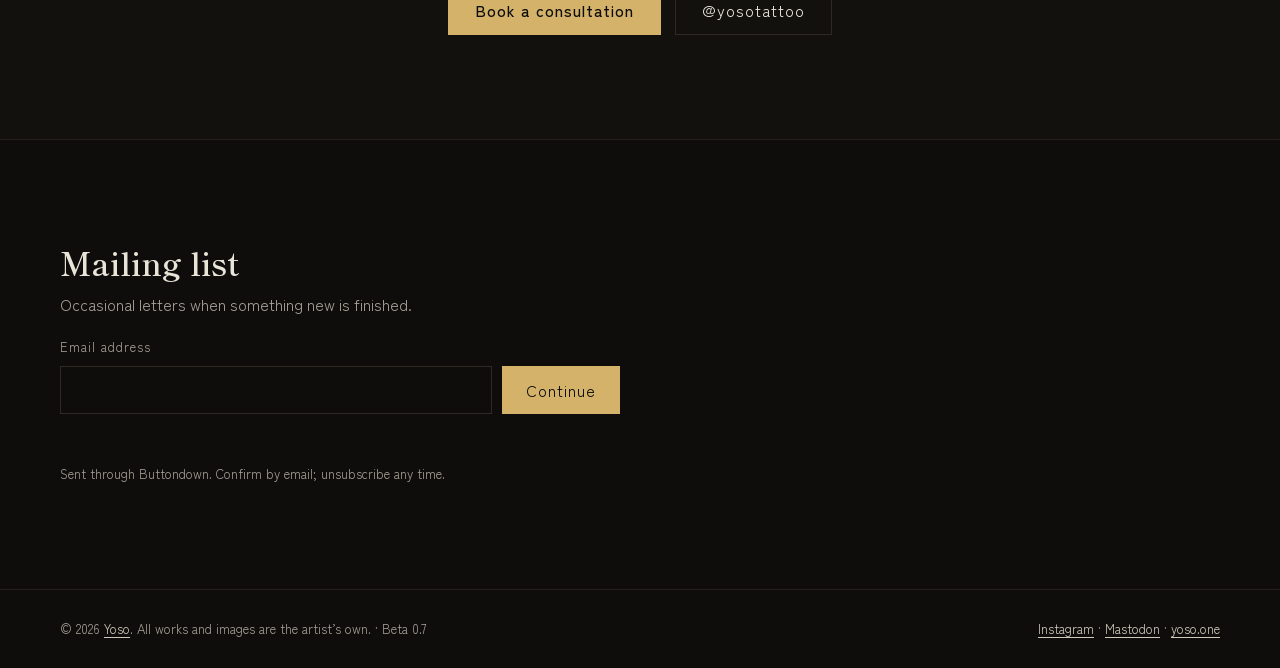
==== commit 6586eec9: "Beta 0.7: Japanese page (ja.html) and search tags for English and Japanese hreflang alternates, cano" ====
--- a/index.html
+++ b/index.html
@@ -5,235 +5,79 @@
 <meta name="color-scheme" content="dark">
 <meta name="theme-color" content="#0E0D0B">
 <meta name="viewport" content="width=device-width, initial-scale=1, viewport-fit=cover">
-<title>Wabori · Yoso Tattoo, Miyazaki</title>
-<meta name="description" content="Custom Japanese tattoos by Yoso in Miyazaki City, Japan. Back pieces, sleeves and body suits, drawn by hand for one person and one body.">
-<meta property="og:title" content="Wabori · Yoso Tattoo, Miyazaki">
-<meta property="og:description" content="Custom Japanese tattoos by Yoso in Miyazaki City, Japan.">
-<meta property="og:url" content="https://wabori.yoso.one">
+<title>Wabori · Japanese tattoo by Yoso in Miyazaki, Japan</title>
+<meta name="description" content="Custom Japanese tattoos (wabori) by Yoso in Miyazaki City, Japan. Back pieces, sleeves and body suits, drawn by hand for one person and one body. Private studio, by appointment only.">
+<link rel="canonical" href="https://wabori.yoso.one/">
+<link rel="alternate" hreflang="en" href="https://wabori.yoso.one/">
+<link rel="alternate" hreflang="ja" href="https://wabori.yoso.one/ja.html">
+<link rel="alternate" hreflang="x-default" href="https://wabori.yoso.one/">
+<meta property="og:type" content="website">
+<meta property="og:site_name" content="Wabori · Yoso Tattoo">
+<meta property="og:locale" content="en_GB">
+<meta property="og:locale:alternate" content="ja_JP">
+<meta property="og:title" content="Wabori · Japanese tattoo by Yoso in Miyazaki, Japan">
+<meta property="og:description" content="Custom Japanese tattoos by Yoso in Miyazaki City, Japan. Back pieces, sleeves and body suits, drawn by hand.">
+<meta property="og:url" content="https://wabori.yoso.one/">
 <meta property="og:image" content="https://wabori.yoso.one/images/hero-lunar-water-dragon.webp">
+<meta property="og:image:alt" content="Lunar Water Dragon, a tattoo design by Yoso">
+<meta name="twitter:card" content="summary_large_image">
+<script type="application/ld+json">
+{
+ "@context": "https://schema.org",
+ "@graph": [
+  {
+   "@type": "TattooParlor",
+   "@id": "https://wabori.yoso.one/#studio",
+   "name": "Wabori · Yoso Tattoo",
+   "alternateName": [
+    "和彫 Yoso",
+    "Yoso Tattoo"
+   ],
+   "url": "https://wabori.yoso.one/",
+   "description": "Custom Japanese tattoos (wabori) by Yoso in Miyazaki City, Japan: back pieces, sleeves and body suits, drawn by hand. Private studio, by appointment only.",
+   "image": "https://wabori.yoso.one/images/phoenix-back.webp",
+   "logo": "https://wabori.yoso.one/images/yoso-mark.png",
+   "address": {
+    "@type": "PostalAddress",
+    "addressLocality": "Miyazaki",
+    "addressRegion": "Miyazaki",
+    "addressCountry": "JP"
+   },
+   "areaServed": {
+    "@type": "City",
+    "name": "Miyazaki"
+   },
+   "founder": {
+    "@type": "Person",
+    "name": "Yoso",
+    "jobTitle": "Tattoo artist",
+    "url": "https://yoso.one"
+   },
+   "sameAs": [
+    "https://www.instagram.com/yosotattoo/",
+    "https://mastodon.social/@Yosoone",
+    "https://yoso.one",
+    "https://hub.yoso.one"
+   ]
+  },
+  {
+   "@type": "WebPage",
+   "@id": "https://wabori.yoso.one/#page",
+   "url": "https://wabori.yoso.one/",
+   "inLanguage": "en",
+   "name": "Wabori · Japanese tattoo by Yoso in Miyazaki, Japan",
+   "about": {
+    "@id": "https://wabori.yoso.one/#studio"
+   }
+  }
+ ]
+}
+</script>
 <link rel="icon" href="images/yoso-mark.png">
 <link rel="preconnect" href="https://fonts.googleapis.com">
 <link rel="preconnect" href="https://fonts.gstatic.com" crossorigin>
 <link rel="stylesheet" href="https://fonts.googleapis.com/css2?family=Shippori+Mincho:wght@400;600;700&family=Zen+Kaku+Gothic+New:wght@400;500&display=swap">
-<style>
-/* Sumi ground and gold leaf, from the kanji mark. The site is always dark, whatever the system setting. */
-:root {
-  --ground: #0E0D0B; --ground-2: #12110E; --ink: #E9E4D8; --ink-soft: #CFC9BC; --muted: #A39E93;
-  --line: #24211C; --frame: #2E2A23; --tile: #1B1915; --gold: #D4B26A; --gold-hi: #EBD39A; --on-gold: #0E0D0B;
-  --f-display: "Shippori Mincho", "Hiragino Mincho ProN", "Yu Mincho", serif;
-  --f-body: "Zen Kaku Gothic New", "Hiragino Sans", "Yu Gothic", system-ui, sans-serif;
-  color-scheme: dark;
-}
-html, body { margin: 0; }
-body {
-  background: var(--ground); color: var(--ink);
-  font-family: var(--f-body); font-size: 16px; line-height: 1.7;
-  -webkit-font-smoothing: antialiased;
-}
-img { max-width: 100%; }
-a { color: var(--gold); text-underline-offset: 3px; }
-a:hover { color: var(--gold-hi); }
-:focus-visible { outline: 2px solid var(--gold); outline-offset: 3px; }
-
-/* Family mark: centred at the top of every Yoso site, linking to the hub */
-.family-mark { display: block; width: 48px; margin: 24px auto 0; line-height: 0; }
-.family-mark img { display: block; width: 48px; height: 48px; }
-.family-mark:focus-visible { outline: 2px solid var(--gold); outline-offset: 4px; }
-
-.wrap { max-width: 1200px; margin: 0 auto; padding-inline: max(20px, env(safe-area-inset-left, 0px)); box-sizing: border-box; }
-.band { background: var(--ground-2); border-block: 1px solid var(--line); }
-section { padding-block: clamp(64px, 9vw, 104px); }
-
-/* Header */
-.site-head { display: flex; flex-wrap: wrap; align-items: center; justify-content: space-between; gap: 12px 24px; padding-block: 20px; }
-.site-name { display: flex; align-items: baseline; gap: 12px; color: var(--ink); text-decoration: none; }
-.site-name b { font-family: var(--f-display); font-weight: 600; font-size: 22px; letter-spacing: 0.06em; }
-.site-name span { font-family: var(--f-display); font-size: 18px; color: var(--gold); }
-.site-head nav { display: flex; flex-wrap: wrap; gap: 4px 24px; font-size: 13px; letter-spacing: 0.12em; text-transform: uppercase; }
-.site-head nav a { color: var(--ink-soft); text-decoration: none; display: inline-flex; align-items: center; min-height: 44px; }
-.site-head nav a:hover { color: var(--gold); }
-.site-head nav a.book { color: var(--on-gold); background: var(--gold); padding: 0 16px; }
-.site-head nav a.book:hover { background: var(--gold-hi); color: var(--on-gold); }
-
-.eyebrow { margin: 0; font-size: 13px; letter-spacing: 0.28em; text-transform: uppercase; color: var(--gold); }
-h1, h2, h3 { font-family: var(--f-display); font-weight: 600; margin: 0; }
-h1 { font-size: clamp(42px, 6vw, 82px); line-height: 1.08; }
-h2 { font-size: clamp(30px, 4vw, 50px); line-height: 1.15; }
-.lede { margin: 0; max-width: 34rem; font-size: 18px; color: var(--ink-soft); }
-
-.btns { display: flex; flex-wrap: wrap; gap: 14px; }
-.btn { display: inline-flex; align-items: center; min-height: 48px; padding: 0 26px; text-decoration: none; letter-spacing: 0.06em; border: 1px solid var(--frame); color: var(--ink); }
-.btn:hover { border-color: var(--gold); color: var(--ink); }
-.btn.primary { background: var(--gold); border-color: var(--gold); color: var(--on-gold); font-weight: 500; }
-.btn.primary:hover { background: var(--gold-hi); border-color: var(--gold-hi); color: var(--on-gold); }
-
-.photo { display: block; width: 100%; height: auto; object-fit: cover; background: var(--tile); border: 1px solid var(--frame); box-sizing: border-box; }
-
-/* Stage: the opening screen. The Phoenix back piece fills the window, with the mark,
-   header and title laid over it. */
-.stage {
-  --ground: #0A0C10; --ink: #EEE9DD; --ink-soft: #D6D0C3; --muted: #A9A398;
-  --frame: rgba(238, 233, 221, .32); --gold: #D4B26A; --gold-hi: #EBD39A; --on-gold: #0E0D0B;
-  color-scheme: dark;
-  position: relative; isolation: isolate; overflow: hidden;
-  min-height: 100vh; min-height: 100svh;
-  display: grid; grid-template-rows: auto auto 1fr auto;
-  background: var(--ground); color: var(--ink);
-}
-.stage-art { position: absolute; inset: 0; z-index: -1; pointer-events: none; }
-.stage-glow { position: absolute; inset: -10%; width: 120%; height: 120%; object-fit: cover; filter: blur(70px) saturate(.8); opacity: .35; }
-.stage-frame { position: absolute; inset: 0; }
-.stage-img { display: block; width: 100%; height: 100%; object-fit: cover; object-position: 42% 40%; }
-/* Shade for legibility: top for the header, bottom for the title */
-.stage-art::after { content: ""; position: absolute; inset: 0;
-  background:
-    linear-gradient(to bottom, rgba(10,12,16,.92) 0, rgba(10,12,16,.6) 18%, rgba(10,12,16,0) 34%),
-    linear-gradient(to top, rgba(10,12,16,.97) 0, rgba(10,12,16,.82) 38%, rgba(10,12,16,0) 72%); }
-/* Wide screens: the painting stands on the right at full height, feathered into the ground */
-@media (min-aspect-ratio: 1 / 1) and (min-width: 820px) {
-  .stage-frame { left: auto; width: min(64%, 120vh);
-    -webkit-mask-image: linear-gradient(to right, transparent 0, #000 28%);
-            mask-image: linear-gradient(to right, transparent 0, #000 28%); }
-  .stage-img { object-position: 50% 58%; }
-  .stage-art::after { background:
-    linear-gradient(to bottom, rgba(10,12,16,.6) 0, rgba(10,12,16,0) 20%),
-    linear-gradient(to right, rgba(10,12,16,.9) 0, rgba(10,12,16,.55) 38%, rgba(10,12,16,0) 62%),
-    linear-gradient(to top, rgba(10,12,16,.97) 0, rgba(10,12,16,0) 30%); }
-}
-.stage > .wrap { width: 100%; }
-.stage .site-head nav a { text-shadow: 0 1px 12px rgba(0,0,0,.6); }
-
-/* Hero text, at the foot of the stage */
-.hero { align-self: end; display: grid; gap: 22px; padding-block: 48px clamp(28px, 6vh, 64px); }
-.hero > div { display: grid; gap: 22px; max-width: 40rem; }
-.hero h1 { font-size: clamp(42px, 6.4vw, 92px); text-shadow: 0 2px 30px rgba(0,0,0,.5); }
-.hero .lede { text-shadow: 0 1px 16px rgba(0,0,0,.7); }
-.hero .btn:not(.primary) { background: rgba(10,12,16,.35); -webkit-backdrop-filter: blur(6px); backdrop-filter: blur(6px); }
-.hero-cap { margin: 0; display: flex; flex-wrap: wrap; gap: 4px 12px; font-size: 13px; letter-spacing: .06em; color: var(--muted); }
-.hero-cap q { font-family: var(--f-display); font-style: italic; letter-spacing: 0; quotes: "\2018" "\2019"; color: var(--ink-soft); }
-
-/* Scroll cue: a fine gold line drawn downwards */
-.cue { justify-self: center; display: grid; justify-items: center; gap: 8px; padding: 6px 12px calc(16px + env(safe-area-inset-bottom, 0px));
-  font-size: 12px; letter-spacing: .28em; text-transform: uppercase; color: var(--muted); text-decoration: none; }
-.cue:hover { color: var(--gold); }
-.cue i { display: block; width: 1px; height: 44px; background: linear-gradient(var(--gold), transparent); transform-origin: top; }
-@media (max-height: 640px) { .cue { display: none; } }
-
-@media (prefers-reduced-motion: no-preference) {
-  .stage-frame { animation: stage-in 2.6s cubic-bezier(.2,.7,.2,1) both; translate: 0 calc(var(--p, 0) * 14vh); }
-  .stage-img { animation: breathe 16s ease-in-out 2.6s infinite alternate; }
-  .stage-glow { animation: glow-in 3.2s ease both; }
-  .hero > div > *, .hero-cap { animation: rise 1.2s cubic-bezier(.2,.7,.2,1) both; }
-  .hero .eyebrow { animation-delay: .5s; } .hero h1 { animation-delay: .7s; }
-  .hero .lede { animation-delay: .95s; } .hero .btns { animation-delay: 1.15s; } .hero-cap { animation-delay: 1.5s; }
-  .hero { opacity: calc(1 - var(--p, 0) * 1.6); translate: 0 calc(var(--p, 0) * -6vh); }
-  .cue { animation: rise 1.2s ease 2s both; }
-  .cue i { animation: draw 2.4s ease-in-out 2.4s infinite; }
-}
-@keyframes stage-in { from { opacity: 0; transform: scale(1.08); } to { opacity: 1; transform: none; } }
-@keyframes glow-in { from { opacity: 0; } }
-@keyframes breathe { to { transform: scale(1.045); } }
-@keyframes rise { from { opacity: 0; transform: translateY(18px); } }
-@keyframes draw { 0% { transform: scaleY(0); opacity: 1; } 60% { transform: scaleY(1); opacity: 1; } 100% { transform: scaleY(1); opacity: 0; } }
-
-/* Approach */
-.split { display: flex; flex-wrap: wrap; gap: 48px; }
-.split > * { min-width: 0; }
-.mantra { flex: 1 1 300px; display: grid; gap: 4px; font-family: var(--f-display); font-size: clamp(26px, 3.2vw, 40px); line-height: 1.3; }
-.mantra span:last-child { color: var(--gold); }
-.prose { flex: 1.4 1 420px; display: grid; gap: 18px; font-size: 17px; color: var(--ink-soft); }
-.prose p { margin: 0; }
-
-/* Work */
-.work-head { display: flex; flex-wrap: wrap; justify-content: space-between; align-items: flex-end; gap: 20px; padding-bottom: 36px; }
-.work-head > div { display: grid; gap: 8px; }
-.work-head p { margin: 0; max-width: 26rem; color: var(--muted); }
-.grid { list-style: none; margin: 0; padding: 0; display: grid; grid-template-columns: repeat(auto-fill, minmax(min(100%, 250px), 1fr)); gap: 24px; }
-.grid figure { margin: 0; display: grid; gap: 10px; }
-.grid .photo { aspect-ratio: 3 / 4; }
-.grid figcaption { display: flex; flex-wrap: wrap; justify-content: space-between; align-items: baseline; gap: 2px 12px; }
-.grid .t { font-family: var(--f-display); font-size: 18px; }
-.grid .p { font-size: 12px; letter-spacing: 0.14em; text-transform: uppercase; color: var(--muted); white-space: nowrap; }
-@media (max-width: 560px) { .grid { grid-template-columns: repeat(2, minmax(0, 1fr)); gap: 20px 12px; } .grid .t { font-size: 16px; } }
-.zoom { display: block; width: 100%; padding: 0; border: 0; background: none; cursor: zoom-in; }
-.zoom .photo { transition: opacity .25s ease; }
-.zoom:hover .photo { opacity: .88; }
-
-/* Lightbox: one photo at a time, full size, on a sumi ground in both themes */
-.lb { width: 100vw; max-width: 100vw; height: 100dvh; max-height: 100dvh; margin: 0; padding: 0; border: 0;
-  background: rgba(10, 9, 8, .96); color: #E9E4D8; }
-.lb::backdrop { background: rgba(10, 9, 8, .96); }
-.lb[open] { display: grid; grid-template-rows: auto minmax(0, 1fr) auto; }
-.lb-bar { display: flex; justify-content: space-between; align-items: center; gap: 12px; padding: 8px max(12px, env(safe-area-inset-left, 0px)); }
-.lb-count { font-size: 13px; letter-spacing: 0.14em; color: #A39E93; }
-.lb-stage { position: relative; display: flex; align-items: center; justify-content: center; min-height: 0; padding: 0 64px; }
-.lb-stage img { display: block; max-width: 100%; max-height: 100%; object-fit: contain; }
-.lb-cap { display: flex; flex-wrap: wrap; justify-content: center; align-items: baseline; gap: 4px 16px; padding: 14px 20px calc(18px + env(safe-area-inset-bottom, 0px)); text-align: center; }
-.lb-cap .t { font-family: var(--f-display); font-size: 20px; }
-.lb-cap .p { font-size: 12px; letter-spacing: 0.14em; text-transform: uppercase; color: #A39E93; }
-.lb button.ctl { display: inline-flex; align-items: center; justify-content: center; width: 48px; height: 48px; padding: 0;
-  font: inherit; font-size: 26px; line-height: 1; color: #E9E4D8; background: transparent; border: 1px solid transparent; cursor: pointer; }
-.lb button.ctl:hover { color: #D4B26A; border-color: #2E2A23; }
-.lb button.ctl:focus-visible { outline: 2px solid #D4B26A; outline-offset: 2px; }
-.lb-prev, .lb-next { position: absolute; top: 50%; transform: translateY(-50%); }
-.lb-prev { left: 8px; } .lb-next { right: 8px; }
-@media (max-width: 560px) { .lb-stage { padding: 0 8px; } .lb-prev, .lb-next { top: auto; bottom: 8px; transform: none; background: rgba(10,9,8,.6) !important; } }
-html.lb-lock { overflow: hidden; }
-.more { margin: 36px 0 0; }
-.more a { display: inline-flex; align-items: center; min-height: 44px; font-size: 14px; letter-spacing: 0.12em; text-transform: uppercase; }
-
-/* Process */
-.process { display: grid; gap: 44px; }
-.steps { list-style: none; margin: 0; padding: 0; display: grid; grid-template-columns: repeat(auto-fit, minmax(min(100%, 230px), 1fr)); gap: 32px; }
-.steps li { display: grid; gap: 10px; align-content: start; border-top: 1px solid var(--frame); padding-top: 18px; }
-.steps .n { font-family: var(--f-display); font-size: 32px; color: var(--gold); line-height: 1.2; }
-.steps h3 { font-size: 21px; }
-.steps p { margin: 0; font-size: 15px; color: var(--ink-soft); }
-.prep { display: flex; flex-wrap: wrap; gap: 32px 40px; border: 1px solid var(--frame); padding: clamp(20px, 4vw, 32px); background: var(--ground); }
-.prep > div { flex: 1 1 260px; min-width: 0; display: grid; gap: 8px; align-content: start; }
-.prep h3 { font-size: 22px; }
-.prep p { margin: 0; color: var(--muted); font-size: 15px; }
-.prep ul { flex: 2 1 400px; min-width: 0; margin: 0; padding-left: 18px; display: grid; grid-template-columns: repeat(auto-fit, minmax(min(100%, 210px), 1fr)); gap: 6px 32px; font-size: 15px; color: var(--ink-soft); }
-
-/* Studio */
-.studio { display: flex; flex-wrap: wrap; align-items: center; gap: 56px; }
-.studio .photo { flex: 1 1 360px; min-width: 0; width: auto; aspect-ratio: 3 / 2; }
-.studio > div { flex: 1 1 360px; min-width: 0; display: grid; gap: 16px; }
-.studio p { margin: 0; font-size: 17px; color: var(--ink-soft); }
-
-/* Booking */
-.booking { max-width: 860px; margin: 0 auto; display: grid; justify-items: center; gap: 22px; text-align: center; }
-.booking .gassho { font-family: var(--f-display); font-size: 40px; color: var(--gold); line-height: 1; }
-.booking p { margin: 0; max-width: 36rem; font-size: 17px; color: var(--ink-soft); }
-.booking .btns { justify-content: center; }
-
-/* Mailing list */
-.list { max-width: 560px; display: grid; gap: 10px; }
-.list h2 { font-size: clamp(24px, 3vw, 32px); }
-.list > p { margin: 0; color: var(--muted); }
-.list-form { display: grid; gap: 8px; margin-top: 8px; }
-.list-form label[for] { font-size: 13px; letter-spacing: 0.08em; color: var(--muted); }
-.list-row { display: flex; flex-wrap: wrap; gap: 10px; }
-.list-form input[type=email] {
-  flex: 1 1 240px; min-width: 0; box-sizing: border-box; min-height: 48px; padding: 0 14px;
-  font: inherit; color: var(--ink); background: transparent; border: 1px solid var(--frame);
-}
-.list-form input[type=email]:focus-visible { border-color: var(--gold); }
-.list-form button {
-  min-height: 48px; padding: 0 24px; font: inherit; letter-spacing: 0.06em; cursor: pointer;
-  color: var(--on-gold); background: var(--gold); border: 0;
-}
-.list-form button:hover { background: var(--gold-hi); }
-.list-form .note { margin: 4px 0 0; font-size: 13px; color: var(--muted); }
-
-footer { border-top: 1px solid var(--line); }
-footer .wrap { display: flex; flex-wrap: wrap; justify-content: space-between; gap: 12px 24px; padding-block: 28px; font-size: 13px; color: var(--muted); }
-footer p { margin: 0; }
-footer a { color: var(--ink-soft); }
-
-@media (prefers-reduced-motion: reduce) { * { transition: none !important; animation: none !important; scroll-behavior: auto !important; } }
-@media (prefers-reduced-motion: no-preference) { html { scroll-behavior: smooth; } }
-</style>
+<link rel="stylesheet" href="assets/site.css">
 </head>
 <body>
 <div class="stage" id="top">
@@ -254,6 +98,7 @@
     <a href="#process">Process</a>
     <a href="#studio">Studio</a>
     <a class="book" href="#booking">Book</a>
+    <a class="lang" href="ja.html" hreflang="ja" lang="ja">日本語</a>
   </nav>
 </header>
 
@@ -379,7 +224,7 @@
 
 <footer>
   <div class="wrap">
-    <p>&copy; 2026 <a class="hub-link" href="https://hub.yoso.one">Yoso</a>. All works and images are the artist&rsquo;s own. · <span class="version" data-version>Beta 0.6</span></p>
+    <p>&copy; 2026 <a class="hub-link" href="https://hub.yoso.one">Yoso</a>. All works and images are the artist&rsquo;s own. · <span class="version" data-version>Beta 0.7</span></p>
     <p><a href="https://www.instagram.com/yosotattoo/">Instagram</a> · <a href="https://mastodon.social/@Yosoone">Mastodon</a> · <a href="https://yoso.one">yoso.one</a></p>
   </div>
 </footer>
@@ -398,81 +243,7 @@
 </dialog>
 
 <script src="assets/works.js"></script>
-<script>
-(function () {
-  var works = window.WABORI_WORKS || [];
-  var list = document.getElementById("works");
-  works.forEach(function (w, i) {
-    var li = document.createElement("li");
-    var fig = document.createElement("figure");
-    var btn = document.createElement("button");
-    btn.type = "button"; btn.className = "zoom";
-    btn.setAttribute("aria-label", "Open " + w.title + " (" + w.place + ") full size");
-    btn.addEventListener("click", function () { open(i); });
-    var img = document.createElement("img");
-    img.className = "photo"; img.src = w.img; img.alt = w.alt; img.loading = "lazy";
-    var cap = document.createElement("figcaption");
-    var t = document.createElement("span"); t.className = "t"; t.textContent = w.title;
-    var p = document.createElement("span"); p.className = "p"; p.textContent = w.place;
-    btn.append(img); cap.append(t, p); fig.append(btn, cap); li.append(fig); list.append(li);
-  });
-
-  /* Lightbox */
-  var lb = document.getElementById("lb");
-  if (!lb || typeof lb.showModal !== "function") return;
-  var lbImg = lb.querySelector(".lb-stage img");
-  var lbT = lb.querySelector(".lb-cap .t");
-  var lbP = lb.querySelector(".lb-cap .p");
-  var lbN = lb.querySelector(".lb-count");
-  var cur = 0;
-
-  function show(i) {
-    cur = (i + works.length) % works.length;
-    var w = works[cur];
-    lbImg.src = w.img; lbImg.alt = w.alt;
-    lbT.textContent = w.title; lbP.textContent = w.place;
-    lbN.textContent = (cur + 1) + " / " + works.length;
-    [cur - 1, cur + 1].forEach(function (j) { new Image().src = works[(j + works.length) % works.length].img; });
-  }
-  function open(i) { if (!lbImg) return; show(i); document.documentElement.classList.add("lb-lock"); lb.showModal(); }
-  lb.addEventListener("close", function () { document.documentElement.classList.remove("lb-lock"); });
-  lb.querySelector(".lb-close").addEventListener("click", function () { lb.close(); });
-  lb.querySelector(".lb-prev").addEventListener("click", function () { show(cur - 1); });
-  lb.querySelector(".lb-next").addEventListener("click", function () { show(cur + 1); });
-  lb.addEventListener("keydown", function (e) {
-    if (e.key === "ArrowLeft") { e.preventDefault(); show(cur - 1); }
-    if (e.key === "ArrowRight") { e.preventDefault(); show(cur + 1); }
-  });
-  /* A click on the dark ground (not the photo or a button) closes it */
-  lb.addEventListener("click", function (e) {
-    if (e.target === lb || e.target.classList.contains("lb-stage")) lb.close();
-  });
-  /* Swipe left or right on phones */
-  var x0 = null;
-  lb.addEventListener("touchstart", function (e) { x0 = e.touches[0].clientX; }, { passive: true });
-  lb.addEventListener("touchend", function (e) {
-    if (x0 === null) return;
-    var dx = e.changedTouches[0].clientX - x0; x0 = null;
-    if (Math.abs(dx) > 50) show(cur + (dx < 0 ? 1 : -1));
-  });
-})();
-</script>
-<script>
-/* Opening screen: as the page scrolls, the phoenix sinks slowly and the title fades (skipped with reduced motion) */
-(function () {
-  var stage = document.querySelector(".stage");
-  if (!stage || !window.matchMedia || window.matchMedia("(prefers-reduced-motion: reduce)").matches) return;
-  var ticking = false;
-  function update() {
-    ticking = false;
-    var h = stage.offsetHeight || 1;
-    var p = Math.min(Math.max(window.scrollY / h, 0), 1);
-    stage.style.setProperty("--p", p.toFixed(3));
-  }
-  window.addEventListener("scroll", function () { if (!ticking) { ticking = true; requestAnimationFrame(update); } }, { passive: true });
-  update();
-})();
-</script>
+<script src="assets/site.js"></script>
 <script src="assets/list-choice.js" defer></script>
 <script src="assets/stats.js" defer></script>
 </body>
--- a/assets/site.css
+++ b/assets/site.css
@@ -0,0 +1,226 @@
+/* Wabori: the whole look of the site, shared by the English page (index.html)
+   and the Japanese page (ja/index.html). */
+/* Sumi ground and gold leaf, from the kanji mark. The site is always dark, whatever the system setting. */
+:root {
+  --ground: #0E0D0B; --ground-2: #12110E; --ink: #E9E4D8; --ink-soft: #CFC9BC; --muted: #A39E93;
+  --line: #24211C; --frame: #2E2A23; --tile: #1B1915; --gold: #D4B26A; --gold-hi: #EBD39A; --on-gold: #0E0D0B;
+  --f-display: "Shippori Mincho", "Hiragino Mincho ProN", "Yu Mincho", serif;
+  --f-body: "Zen Kaku Gothic New", "Hiragino Sans", "Yu Gothic", system-ui, sans-serif;
+  color-scheme: dark;
+}
+html, body { margin: 0; }
+body {
+  background: var(--ground); color: var(--ink);
+  font-family: var(--f-body); font-size: 16px; line-height: 1.7;
+  -webkit-font-smoothing: antialiased;
+}
+img { max-width: 100%; }
+a { color: var(--gold); text-underline-offset: 3px; }
+a:hover { color: var(--gold-hi); }
+:focus-visible { outline: 2px solid var(--gold); outline-offset: 3px; }
+
+/* Family mark: centred at the top of every Yoso site, linking to the hub */
+.family-mark { display: block; width: 48px; margin: 24px auto 0; line-height: 0; }
+.family-mark img { display: block; width: 48px; height: 48px; }
+.family-mark:focus-visible { outline: 2px solid var(--gold); outline-offset: 4px; }
+
+.wrap { max-width: 1200px; margin: 0 auto; padding-inline: max(20px, env(safe-area-inset-left, 0px)); box-sizing: border-box; }
+.band { background: var(--ground-2); border-block: 1px solid var(--line); }
+section { padding-block: clamp(64px, 9vw, 104px); }
+
+/* Header */
+.site-head { display: flex; flex-wrap: wrap; align-items: center; justify-content: space-between; gap: 12px 24px; padding-block: 20px; }
+.site-name { display: flex; align-items: baseline; gap: 12px; color: var(--ink); text-decoration: none; }
+.site-name b { font-family: var(--f-display); font-weight: 600; font-size: 22px; letter-spacing: 0.06em; }
+.site-name span { font-family: var(--f-display); font-size: 18px; color: var(--gold); }
+.site-head nav { display: flex; flex-wrap: wrap; gap: 4px 24px; font-size: 13px; letter-spacing: 0.12em; text-transform: uppercase; }
+.site-head nav a { color: var(--ink-soft); text-decoration: none; display: inline-flex; align-items: center; min-height: 44px; }
+.site-head nav a:hover { color: var(--gold); }
+.site-head nav a.book { color: var(--on-gold); background: var(--gold); padding: 0 16px; }
+@media (min-width: 760px) { .site-head nav a.lang { border-left: 1px solid var(--frame); padding-left: 20px; } }
+.site-head nav a.book:hover { background: var(--gold-hi); color: var(--on-gold); }
+
+.eyebrow { margin: 0; font-size: 13px; letter-spacing: 0.28em; text-transform: uppercase; color: var(--gold); }
+h1, h2, h3 { font-family: var(--f-display); font-weight: 600; margin: 0; }
+h1 { font-size: clamp(42px, 6vw, 82px); line-height: 1.08; }
+h2 { font-size: clamp(30px, 4vw, 50px); line-height: 1.15; }
+.lede { margin: 0; max-width: 34rem; font-size: 18px; color: var(--ink-soft); }
+
+.btns { display: flex; flex-wrap: wrap; gap: 14px; }
+.btn { display: inline-flex; align-items: center; min-height: 48px; padding: 0 26px; text-decoration: none; letter-spacing: 0.06em; border: 1px solid var(--frame); color: var(--ink); }
+.btn:hover { border-color: var(--gold); color: var(--ink); }
+.btn.primary { background: var(--gold); border-color: var(--gold); color: var(--on-gold); font-weight: 500; }
+.btn.primary:hover { background: var(--gold-hi); border-color: var(--gold-hi); color: var(--on-gold); }
+
+.photo { display: block; width: 100%; height: auto; object-fit: cover; background: var(--tile); border: 1px solid var(--frame); box-sizing: border-box; }
+
+/* Stage: the opening screen. The Phoenix back piece fills the window, with the mark,
+   header and title laid over it. */
+.stage {
+  --ground: #0A0C10; --ink: #EEE9DD; --ink-soft: #D6D0C3; --muted: #A9A398;
+  --frame: rgba(238, 233, 221, .32); --gold: #D4B26A; --gold-hi: #EBD39A; --on-gold: #0E0D0B;
+  color-scheme: dark;
+  position: relative; isolation: isolate; overflow: hidden;
+  min-height: 100vh; min-height: 100svh;
+  display: grid; grid-template-rows: auto auto 1fr auto;
+  background: var(--ground); color: var(--ink);
+}
+.stage-art { position: absolute; inset: 0; z-index: -1; pointer-events: none; }
+.stage-glow { position: absolute; inset: -10%; width: 120%; height: 120%; object-fit: cover; filter: blur(70px) saturate(.8); opacity: .35; }
+.stage-frame { position: absolute; inset: 0; }
+.stage-img { display: block; width: 100%; height: 100%; object-fit: cover; object-position: 42% 40%; }
+/* Shade for legibility: top for the header, bottom for the title */
+.stage-art::after { content: ""; position: absolute; inset: 0;
+  background:
+    linear-gradient(to bottom, rgba(10,12,16,.92) 0, rgba(10,12,16,.6) 18%, rgba(10,12,16,0) 34%),
+    linear-gradient(to top, rgba(10,12,16,.97) 0, rgba(10,12,16,.82) 38%, rgba(10,12,16,0) 72%); }
+/* Wide screens: the painting stands on the right at full height, feathered into the ground */
+@media (min-aspect-ratio: 1 / 1) and (min-width: 820px) {
+  .stage-frame { left: auto; width: min(64%, 120vh);
+    -webkit-mask-image: linear-gradient(to right, transparent 0, #000 28%);
+            mask-image: linear-gradient(to right, transparent 0, #000 28%); }
+  .stage-img { object-position: 50% 58%; }
+  .stage-art::after { background:
+    linear-gradient(to bottom, rgba(10,12,16,.6) 0, rgba(10,12,16,0) 20%),
+    linear-gradient(to right, rgba(10,12,16,.9) 0, rgba(10,12,16,.55) 38%, rgba(10,12,16,0) 62%),
+    linear-gradient(to top, rgba(10,12,16,.97) 0, rgba(10,12,16,0) 30%); }
+}
+.stage > .wrap { width: 100%; }
+.stage .site-head nav a { text-shadow: 0 1px 12px rgba(0,0,0,.6); }
+
+/* Hero text, at the foot of the stage */
+.hero { align-self: end; display: grid; gap: 22px; padding-block: 48px clamp(28px, 6vh, 64px); }
+.hero > div { display: grid; gap: 22px; max-width: 40rem; }
+.hero h1 { font-size: clamp(42px, 6.4vw, 92px); text-shadow: 0 2px 30px rgba(0,0,0,.5); }
+.hero .lede { text-shadow: 0 1px 16px rgba(0,0,0,.7); }
+.hero .btn:not(.primary) { background: rgba(10,12,16,.35); -webkit-backdrop-filter: blur(6px); backdrop-filter: blur(6px); }
+.hero-cap { margin: 0; display: flex; flex-wrap: wrap; gap: 4px 12px; font-size: 13px; letter-spacing: .06em; color: var(--muted); }
+.hero-cap q { font-family: var(--f-display); font-style: italic; letter-spacing: 0; quotes: "\2018" "\2019"; color: var(--ink-soft); }
+
+/* Scroll cue: a fine gold line drawn downwards */
+.cue { justify-self: center; display: grid; justify-items: center; gap: 8px; padding: 6px 12px calc(16px + env(safe-area-inset-bottom, 0px));
+  font-size: 12px; letter-spacing: .28em; text-transform: uppercase; color: var(--muted); text-decoration: none; }
+.cue:hover { color: var(--gold); }
+.cue i { display: block; width: 1px; height: 44px; background: linear-gradient(var(--gold), transparent); transform-origin: top; }
+@media (max-height: 640px) { .cue { display: none; } }
+
+@media (prefers-reduced-motion: no-preference) {
+  .stage-frame { animation: stage-in 2.6s cubic-bezier(.2,.7,.2,1) both; translate: 0 calc(var(--p, 0) * 14vh); }
+  .stage-img { animation: breathe 16s ease-in-out 2.6s infinite alternate; }
+  .stage-glow { animation: glow-in 3.2s ease both; }
+  .hero > div > *, .hero-cap { animation: rise 1.2s cubic-bezier(.2,.7,.2,1) both; }
+  .hero .eyebrow { animation-delay: .5s; } .hero h1 { animation-delay: .7s; }
+  .hero .lede { animation-delay: .95s; } .hero .btns { animation-delay: 1.15s; } .hero-cap { animation-delay: 1.5s; }
+  .hero { opacity: calc(1 - var(--p, 0) * 1.6); translate: 0 calc(var(--p, 0) * -6vh); }
+  .cue { animation: rise 1.2s ease 2s both; }
+  .cue i { animation: draw 2.4s ease-in-out 2.4s infinite; }
+}
+@keyframes stage-in { from { opacity: 0; transform: scale(1.08); } to { opacity: 1; transform: none; } }
+@keyframes glow-in { from { opacity: 0; } }
+@keyframes breathe { to { transform: scale(1.045); } }
+@keyframes rise { from { opacity: 0; transform: translateY(18px); } }
+@keyframes draw { 0% { transform: scaleY(0); opacity: 1; } 60% { transform: scaleY(1); opacity: 1; } 100% { transform: scaleY(1); opacity: 0; } }
+
+/* Approach */
+.split { display: flex; flex-wrap: wrap; gap: 48px; }
+.split > * { min-width: 0; }
+.mantra { flex: 1 1 300px; display: grid; gap: 4px; font-family: var(--f-display); font-size: clamp(26px, 3.2vw, 40px); line-height: 1.3; }
+.mantra span:last-child { color: var(--gold); }
+.prose { flex: 1.4 1 420px; display: grid; gap: 18px; font-size: 17px; color: var(--ink-soft); }
+.prose p { margin: 0; }
+
+/* Work */
+.work-head { display: flex; flex-wrap: wrap; justify-content: space-between; align-items: flex-end; gap: 20px; padding-bottom: 36px; }
+.work-head > div { display: grid; gap: 8px; }
+.work-head p { margin: 0; max-width: 26rem; color: var(--muted); }
+.grid { list-style: none; margin: 0; padding: 0; display: grid; grid-template-columns: repeat(auto-fill, minmax(min(100%, 250px), 1fr)); gap: 24px; }
+.grid figure { margin: 0; display: grid; gap: 10px; }
+.grid .photo { aspect-ratio: 3 / 4; }
+.grid figcaption { display: flex; flex-wrap: wrap; justify-content: space-between; align-items: baseline; gap: 2px 12px; }
+.grid .t { font-family: var(--f-display); font-size: 18px; }
+.grid .p { font-size: 12px; letter-spacing: 0.14em; text-transform: uppercase; color: var(--muted); white-space: nowrap; }
+@media (max-width: 560px) { .grid { grid-template-columns: repeat(2, minmax(0, 1fr)); gap: 20px 12px; } .grid .t { font-size: 16px; } }
+.zoom { display: block; width: 100%; padding: 0; border: 0; background: none; cursor: zoom-in; }
+.zoom .photo { transition: opacity .25s ease; }
+.zoom:hover .photo { opacity: .88; }
+
+/* Lightbox: one photo at a time, full size, on a sumi ground in both themes */
+.lb { width: 100vw; max-width: 100vw; height: 100dvh; max-height: 100dvh; margin: 0; padding: 0; border: 0;
+  background: rgba(10, 9, 8, .96); color: #E9E4D8; }
+.lb::backdrop { background: rgba(10, 9, 8, .96); }
+.lb[open] { display: grid; grid-template-rows: auto minmax(0, 1fr) auto; }
+.lb-bar { display: flex; justify-content: space-between; align-items: center; gap: 12px; padding: 8px max(12px, env(safe-area-inset-left, 0px)); }
+.lb-count { font-size: 13px; letter-spacing: 0.14em; color: #A39E93; }
+.lb-stage { position: relative; display: flex; align-items: center; justify-content: center; min-height: 0; padding: 0 64px; }
+.lb-stage img { display: block; max-width: 100%; max-height: 100%; object-fit: contain; }
+.lb-cap { display: flex; flex-wrap: wrap; justify-content: center; align-items: baseline; gap: 4px 16px; padding: 14px 20px calc(18px + env(safe-area-inset-bottom, 0px)); text-align: center; }
+.lb-cap .t { font-family: var(--f-display); font-size: 20px; }
+.lb-cap .p { font-size: 12px; letter-spacing: 0.14em; text-transform: uppercase; color: #A39E93; }
+.lb button.ctl { display: inline-flex; align-items: center; justify-content: center; width: 48px; height: 48px; padding: 0;
+  font: inherit; font-size: 26px; line-height: 1; color: #E9E4D8; background: transparent; border: 1px solid transparent; cursor: pointer; }
+.lb button.ctl:hover { color: #D4B26A; border-color: #2E2A23; }
+.lb button.ctl:focus-visible { outline: 2px solid #D4B26A; outline-offset: 2px; }
+.lb-prev, .lb-next { position: absolute; top: 50%; transform: translateY(-50%); }
+.lb-prev { left: 8px; } .lb-next { right: 8px; }
+@media (max-width: 560px) { .lb-stage { padding: 0 8px; } .lb-prev, .lb-next { top: auto; bottom: 8px; transform: none; background: rgba(10,9,8,.6) !important; } }
+html.lb-lock { overflow: hidden; }
+.more { margin: 36px 0 0; }
+.more a { display: inline-flex; align-items: center; min-height: 44px; font-size: 14px; letter-spacing: 0.12em; text-transform: uppercase; }
+
+/* Process */
+.process { display: grid; gap: 44px; }
+.steps { list-style: none; margin: 0; padding: 0; display: grid; grid-template-columns: repeat(auto-fit, minmax(min(100%, 230px), 1fr)); gap: 32px; }
+.steps li { display: grid; gap: 10px; align-content: start; border-top: 1px solid var(--frame); padding-top: 18px; }
+.steps .n { font-family: var(--f-display); font-size: 32px; color: var(--gold); line-height: 1.2; }
+.steps h3 { font-size: 21px; }
+.steps p { margin: 0; font-size: 15px; color: var(--ink-soft); }
+.prep { display: flex; flex-wrap: wrap; gap: 32px 40px; border: 1px solid var(--frame); padding: clamp(20px, 4vw, 32px); background: var(--ground); }
+.prep > div { flex: 1 1 260px; min-width: 0; display: grid; gap: 8px; align-content: start; }
+.prep h3 { font-size: 22px; }
+.prep p { margin: 0; color: var(--muted); font-size: 15px; }
+.prep ul { flex: 2 1 400px; min-width: 0; margin: 0; padding-left: 18px; display: grid; grid-template-columns: repeat(auto-fit, minmax(min(100%, 210px), 1fr)); gap: 6px 32px; font-size: 15px; color: var(--ink-soft); }
+
+/* Studio */
+.studio { display: flex; flex-wrap: wrap; align-items: center; gap: 56px; }
+.studio .photo { flex: 1 1 360px; min-width: 0; width: auto; aspect-ratio: 3 / 2; }
+.studio > div { flex: 1 1 360px; min-width: 0; display: grid; gap: 16px; }
+.studio p { margin: 0; font-size: 17px; color: var(--ink-soft); }
+
+/* Booking */
+.booking { max-width: 860px; margin: 0 auto; display: grid; justify-items: center; gap: 22px; text-align: center; }
+.booking .gassho { font-family: var(--f-display); font-size: 40px; color: var(--gold); line-height: 1; }
+.booking p { margin: 0; max-width: 36rem; font-size: 17px; color: var(--ink-soft); }
+.booking .btns { justify-content: center; }
+
+/* Mailing list */
+.list { max-width: 560px; display: grid; gap: 10px; }
+.list h2 { font-size: clamp(24px, 3vw, 32px); }
+.list > p { margin: 0; color: var(--muted); }
+.list-form { display: grid; gap: 8px; margin-top: 8px; }
+.list-form label[for] { font-size: 13px; letter-spacing: 0.08em; color: var(--muted); }
+.list-row { display: flex; flex-wrap: wrap; gap: 10px; }
+.list-form input[type=email] {
+  flex: 1 1 240px; min-width: 0; box-sizing: border-box; min-height: 48px; padding: 0 14px;
+  font: inherit; color: var(--ink); background: transparent; border: 1px solid var(--frame);
+}
+.list-form input[type=email]:focus-visible { border-color: var(--gold); }
+.list-form button {
+  min-height: 48px; padding: 0 24px; font: inherit; letter-spacing: 0.06em; cursor: pointer;
+  color: var(--on-gold); background: var(--gold); border: 0;
+}
+.list-form button:hover { background: var(--gold-hi); }
+.list-form .note { margin: 4px 0 0; font-size: 13px; color: var(--muted); }
+
+footer { border-top: 1px solid var(--line); }
+footer .wrap { display: flex; flex-wrap: wrap; justify-content: space-between; gap: 12px 24px; padding-block: 28px; font-size: 13px; color: var(--muted); }
+footer p { margin: 0; }
+footer a { color: var(--ink-soft); }
+
+@media (prefers-reduced-motion: reduce) { * { transition: none !important; animation: none !important; scroll-behavior: auto !important; } }
+@media (prefers-reduced-motion: no-preference) { html { scroll-behavior: smooth; } }
+
+/* Japanese page: Japanese reads better a little smaller and looser, broken at phrase boundaries */
+:lang(ja) .hero h1 { font-size: clamp(34px, 5vw, 68px); line-height: 1.35; }
+:lang(ja) h1, :lang(ja) h2, :lang(ja) .mantra { word-break: auto-phrase; line-break: strict; }
+:lang(ja) .eyebrow, :lang(ja) .site-head nav { letter-spacing: 0.12em; }
+:lang(ja) .prose, :lang(ja) .lede, :lang(ja) .studio p, :lang(ja) .booking p { line-height: 1.95; }
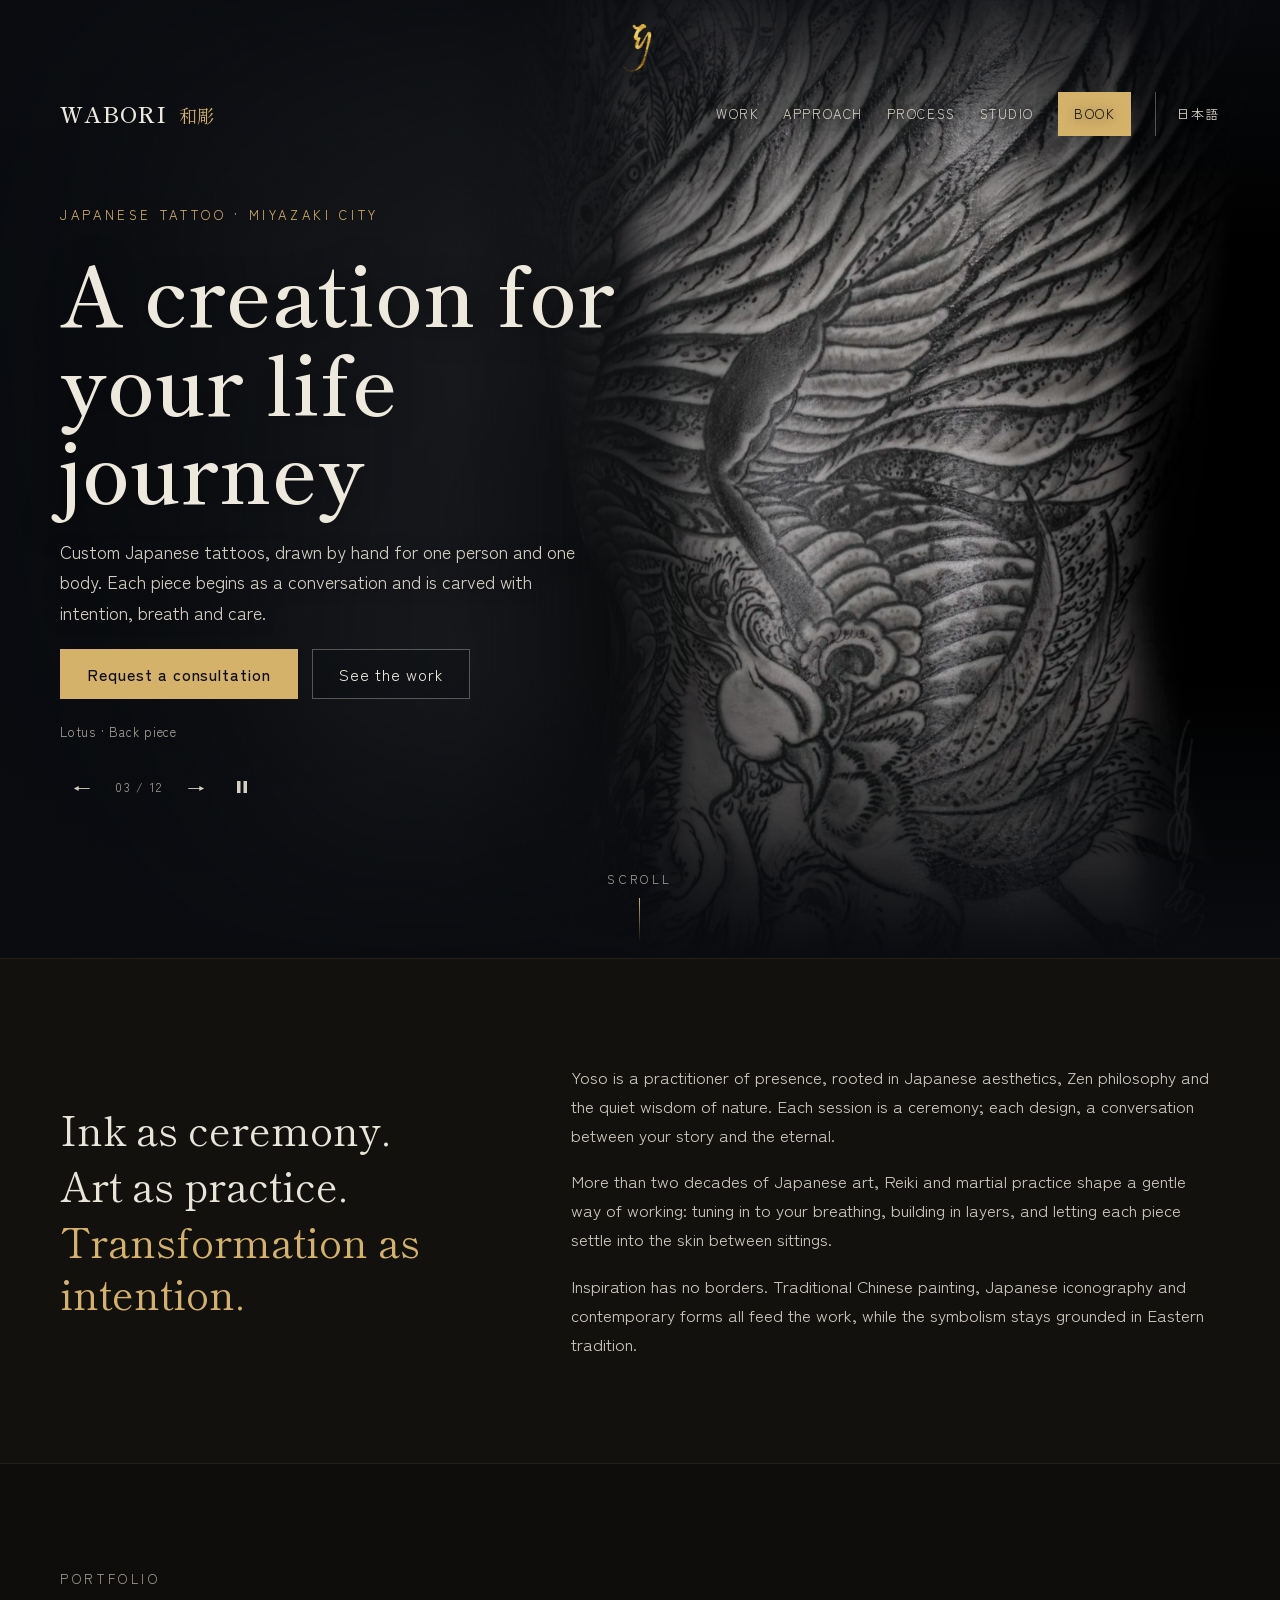
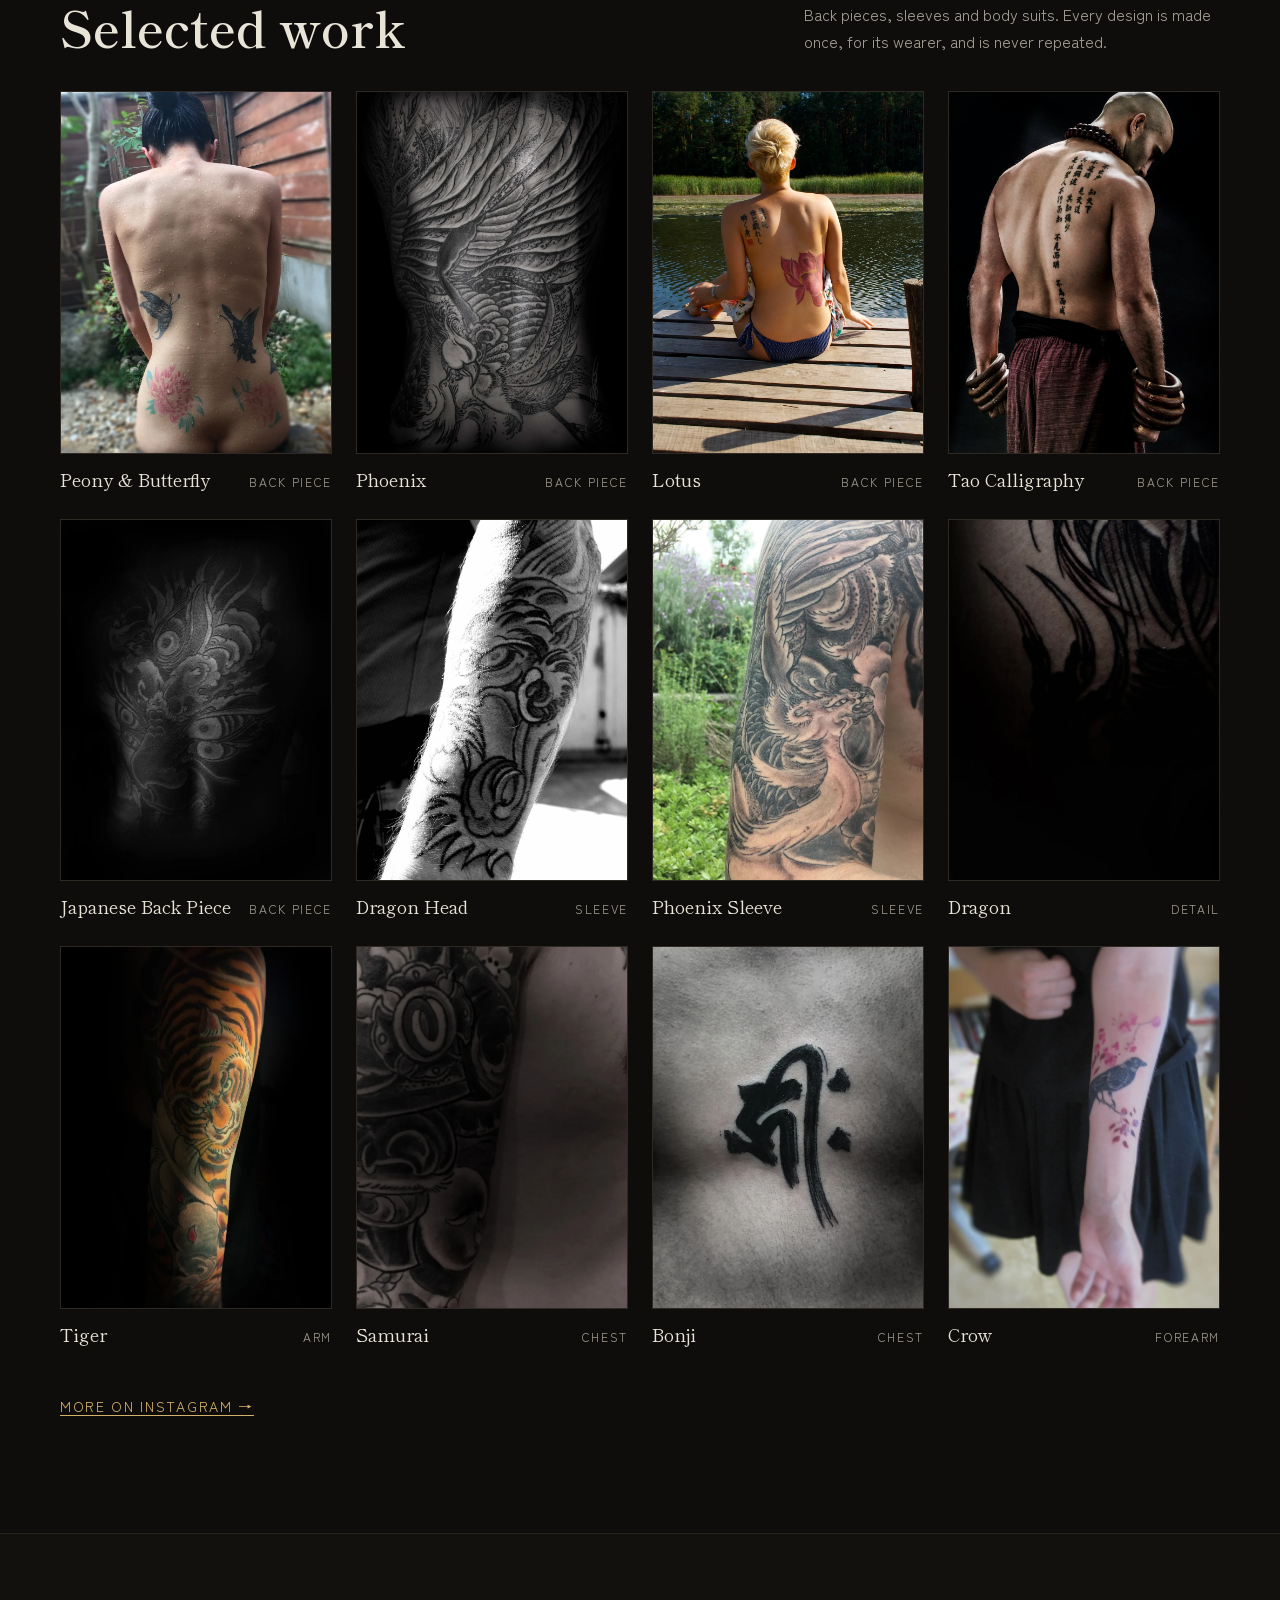
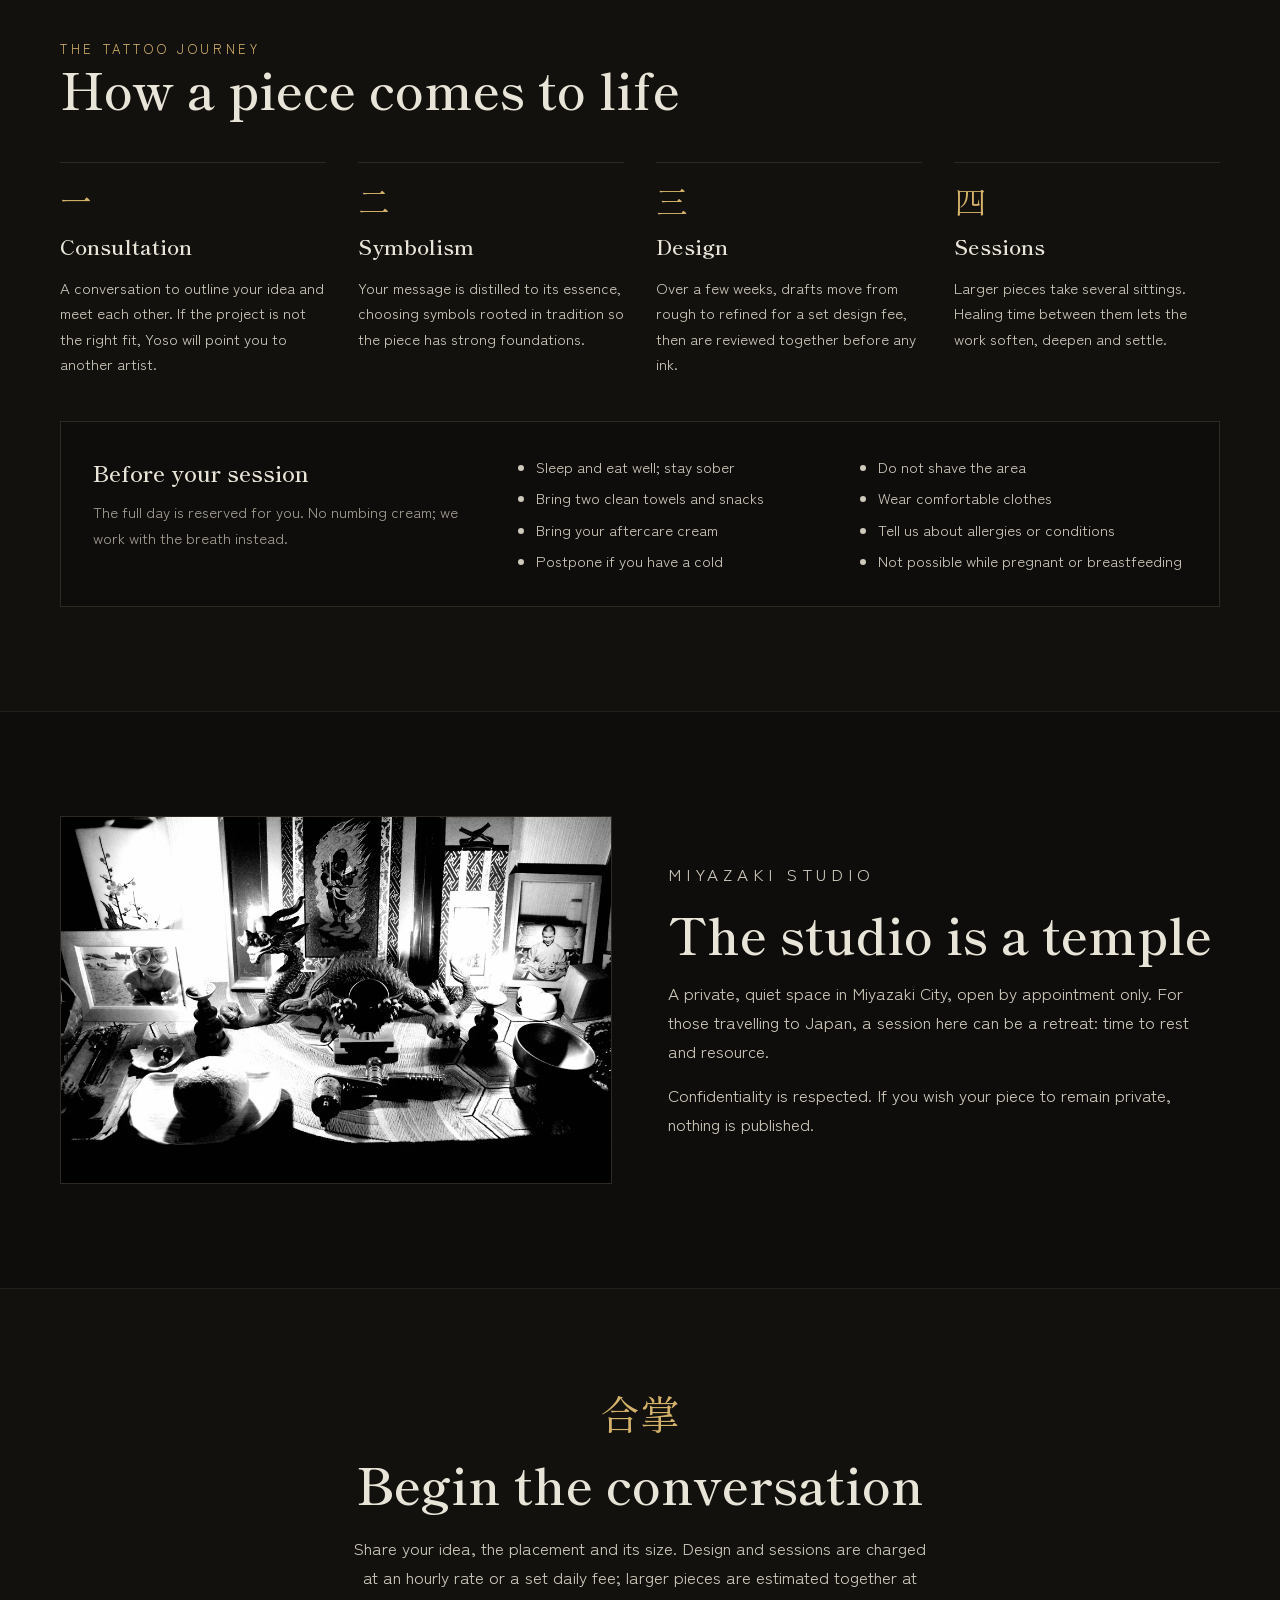
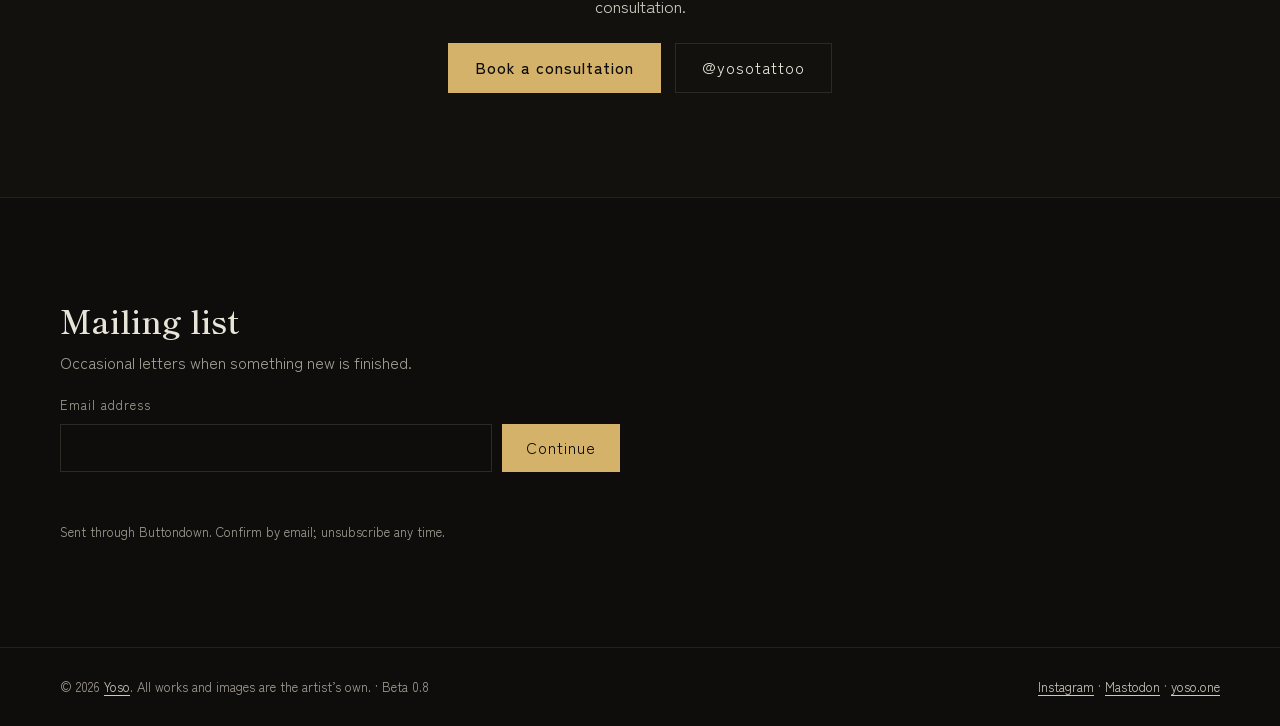
==== commit 5557f0f2: "Beta 0.8: opening slideshow through the portfolio, starting from the Phoenix Co-Authored-By: Claude " ====
--- a/index.html
+++ b/index.html
@@ -84,7 +84,7 @@
 <div class="stage-art">
   <img class="stage-glow" src="images/phoenix-back.webp" alt="" aria-hidden="true">
   <div class="stage-frame">
-    <img class="stage-img" src="images/phoenix-back.webp" alt="Phoenix back piece tattoo by Yoso, black and grey" width="1000" height="1336" fetchpriority="high">
+    <img class="stage-img is-on" style="--pos: 42% 40%; --pos-wide: 50% 58%" src="images/phoenix-back.webp" alt="Phoenix back piece tattoo by Yoso, black and grey" width="1000" height="1336" fetchpriority="high">
   </div>
 </div>
 
@@ -112,7 +112,15 @@
         <a class="btn" href="#work">See the work</a>
       </div>
     </div>
-    <p class="hero-cap"><span>Phoenix · Back piece</span></p>
+    <div class="hero-foot">
+      <p class="hero-cap"><span data-slide-cap>Phoenix · Back piece</span></p>
+      <div class="slide-ctl" role="group" aria-label="Opening slideshow" hidden>
+        <button type="button" class="prev" aria-label="Previous picture">&#8592;</button>
+        <span class="count" aria-live="polite"></span>
+        <button type="button" class="next" aria-label="Next picture">&#8594;</button>
+        <button type="button" class="pause" aria-label="Pause the slideshow" aria-pressed="false"><svg viewBox="0 0 14 14" aria-hidden="true"><rect x="2" y="1" width="3.5" height="12"/><rect x="8.5" y="1" width="3.5" height="12"/></svg></button>
+      </div>
+    </div>
   </section>
 
   <a class="cue" href="#approach" aria-label="Scroll to the approach">Scroll<i aria-hidden="true"></i></a>
@@ -224,7 +232,7 @@
 
 <footer>
   <div class="wrap">
-    <p>&copy; 2026 <a class="hub-link" href="https://hub.yoso.one">Yoso</a>. All works and images are the artist&rsquo;s own. · <span class="version" data-version>Beta 0.7</span></p>
+    <p>&copy; 2026 <a class="hub-link" href="https://hub.yoso.one">Yoso</a>. All works and images are the artist&rsquo;s own. · <span class="version" data-version>Beta 0.8</span></p>
     <p><a href="https://www.instagram.com/yosotattoo/">Instagram</a> · <a href="https://mastodon.social/@Yosoone">Mastodon</a> · <a href="https://yoso.one">yoso.one</a></p>
   </div>
 </footer>
--- a/assets/site.css
+++ b/assets/site.css
@@ -68,7 +68,10 @@
 .stage-art { position: absolute; inset: 0; z-index: -1; pointer-events: none; }
 .stage-glow { position: absolute; inset: -10%; width: 120%; height: 120%; object-fit: cover; filter: blur(70px) saturate(.8); opacity: .35; }
 .stage-frame { position: absolute; inset: 0; }
-.stage-img { display: block; width: 100%; height: 100%; object-fit: cover; object-position: 42% 40%; }
+.stage-img { position: absolute; inset: 0; display: block; width: 100%; height: 100%; object-fit: cover;
+  object-position: var(--pos, 50% 30%); opacity: 0; transition: opacity 1.8s ease; }
+.stage-img.is-on { opacity: 1; }
+.stage-glow { transition: opacity 1.2s ease; }
 /* Shade for legibility: top for the header, bottom for the title */
 .stage-art::after { content: ""; position: absolute; inset: 0;
   background:
@@ -79,9 +82,9 @@
   .stage-frame { left: auto; width: min(64%, 120vh);
     -webkit-mask-image: linear-gradient(to right, transparent 0, #000 28%);
             mask-image: linear-gradient(to right, transparent 0, #000 28%); }
-  .stage-img { object-position: 50% 58%; }
+  .stage-img { object-position: var(--pos-wide, 50% 38%); }
   .stage-art::after { background:
-    linear-gradient(to bottom, rgba(10,12,16,.6) 0, rgba(10,12,16,0) 20%),
+    linear-gradient(to bottom, rgba(10,12,16,.8) 0, rgba(10,12,16,.35) 14%, rgba(10,12,16,0) 26%),
     linear-gradient(to right, rgba(10,12,16,.9) 0, rgba(10,12,16,.55) 38%, rgba(10,12,16,0) 62%),
     linear-gradient(to top, rgba(10,12,16,.97) 0, rgba(10,12,16,0) 30%); }
 }
@@ -94,8 +97,18 @@
 .hero h1 { font-size: clamp(42px, 6.4vw, 92px); text-shadow: 0 2px 30px rgba(0,0,0,.5); }
 .hero .lede { text-shadow: 0 1px 16px rgba(0,0,0,.7); }
 .hero .btn:not(.primary) { background: rgba(10,12,16,.35); -webkit-backdrop-filter: blur(6px); backdrop-filter: blur(6px); }
+.hero-foot { display: flex; flex-wrap: wrap; align-items: center; justify-content: space-between; gap: 8px 24px; }
 .hero-cap { margin: 0; display: flex; flex-wrap: wrap; gap: 4px 12px; font-size: 13px; letter-spacing: .06em; color: var(--muted); }
 .hero-cap q { font-family: var(--f-display); font-style: italic; letter-spacing: 0; quotes: "\2018" "\2019"; color: var(--ink-soft); }
+
+/* Slideshow controls: previous, pause, next and the count */
+.slide-ctl { display: flex; align-items: center; gap: 2px; font-size: 12px; letter-spacing: .14em; color: var(--muted); }
+.slide-ctl[hidden] { display: none; }
+.slide-ctl button { display: inline-flex; align-items: center; justify-content: center; width: 44px; height: 44px; padding: 0;
+  font: inherit; font-size: 18px; letter-spacing: 0; line-height: 1; color: var(--ink-soft); background: transparent; border: 1px solid transparent; cursor: pointer; }
+.slide-ctl button:hover { color: var(--gold); border-color: var(--frame); }
+.slide-ctl .count { min-width: 5.5em; text-align: center; font-variant-numeric: tabular-nums; }
+.slide-ctl .pause svg { width: 14px; height: 14px; fill: currentColor; }
 
 /* Scroll cue: a fine gold line drawn downwards */
 .cue { justify-self: center; display: grid; justify-items: center; gap: 8px; padding: 6px 12px calc(16px + env(safe-area-inset-bottom, 0px));
@@ -106,18 +119,18 @@
 
 @media (prefers-reduced-motion: no-preference) {
   .stage-frame { animation: stage-in 2.6s cubic-bezier(.2,.7,.2,1) both; translate: 0 calc(var(--p, 0) * 14vh); }
-  .stage-img { animation: breathe 16s ease-in-out 2.6s infinite alternate; }
+  .stage-img.is-on { animation: drift 10s linear both; }
   .stage-glow { animation: glow-in 3.2s ease both; }
-  .hero > div > *, .hero-cap { animation: rise 1.2s cubic-bezier(.2,.7,.2,1) both; }
+  .hero > div > *, .hero-foot { animation: rise 1.2s cubic-bezier(.2,.7,.2,1) both; }
   .hero .eyebrow { animation-delay: .5s; } .hero h1 { animation-delay: .7s; }
-  .hero .lede { animation-delay: .95s; } .hero .btns { animation-delay: 1.15s; } .hero-cap { animation-delay: 1.5s; }
+  .hero .lede { animation-delay: .95s; } .hero .btns { animation-delay: 1.15s; } .hero-foot { animation-delay: 1.5s; }
   .hero { opacity: calc(1 - var(--p, 0) * 1.6); translate: 0 calc(var(--p, 0) * -6vh); }
   .cue { animation: rise 1.2s ease 2s both; }
   .cue i { animation: draw 2.4s ease-in-out 2.4s infinite; }
 }
 @keyframes stage-in { from { opacity: 0; transform: scale(1.08); } to { opacity: 1; transform: none; } }
 @keyframes glow-in { from { opacity: 0; } }
-@keyframes breathe { to { transform: scale(1.045); } }
+@keyframes drift { from { transform: scale(1.06); } to { transform: none; } }
 @keyframes rise { from { opacity: 0; transform: translateY(18px); } }
 @keyframes draw { 0% { transform: scaleY(0); opacity: 1; } 60% { transform: scaleY(1); opacity: 1; } 100% { transform: scaleY(1); opacity: 0; } }
 
